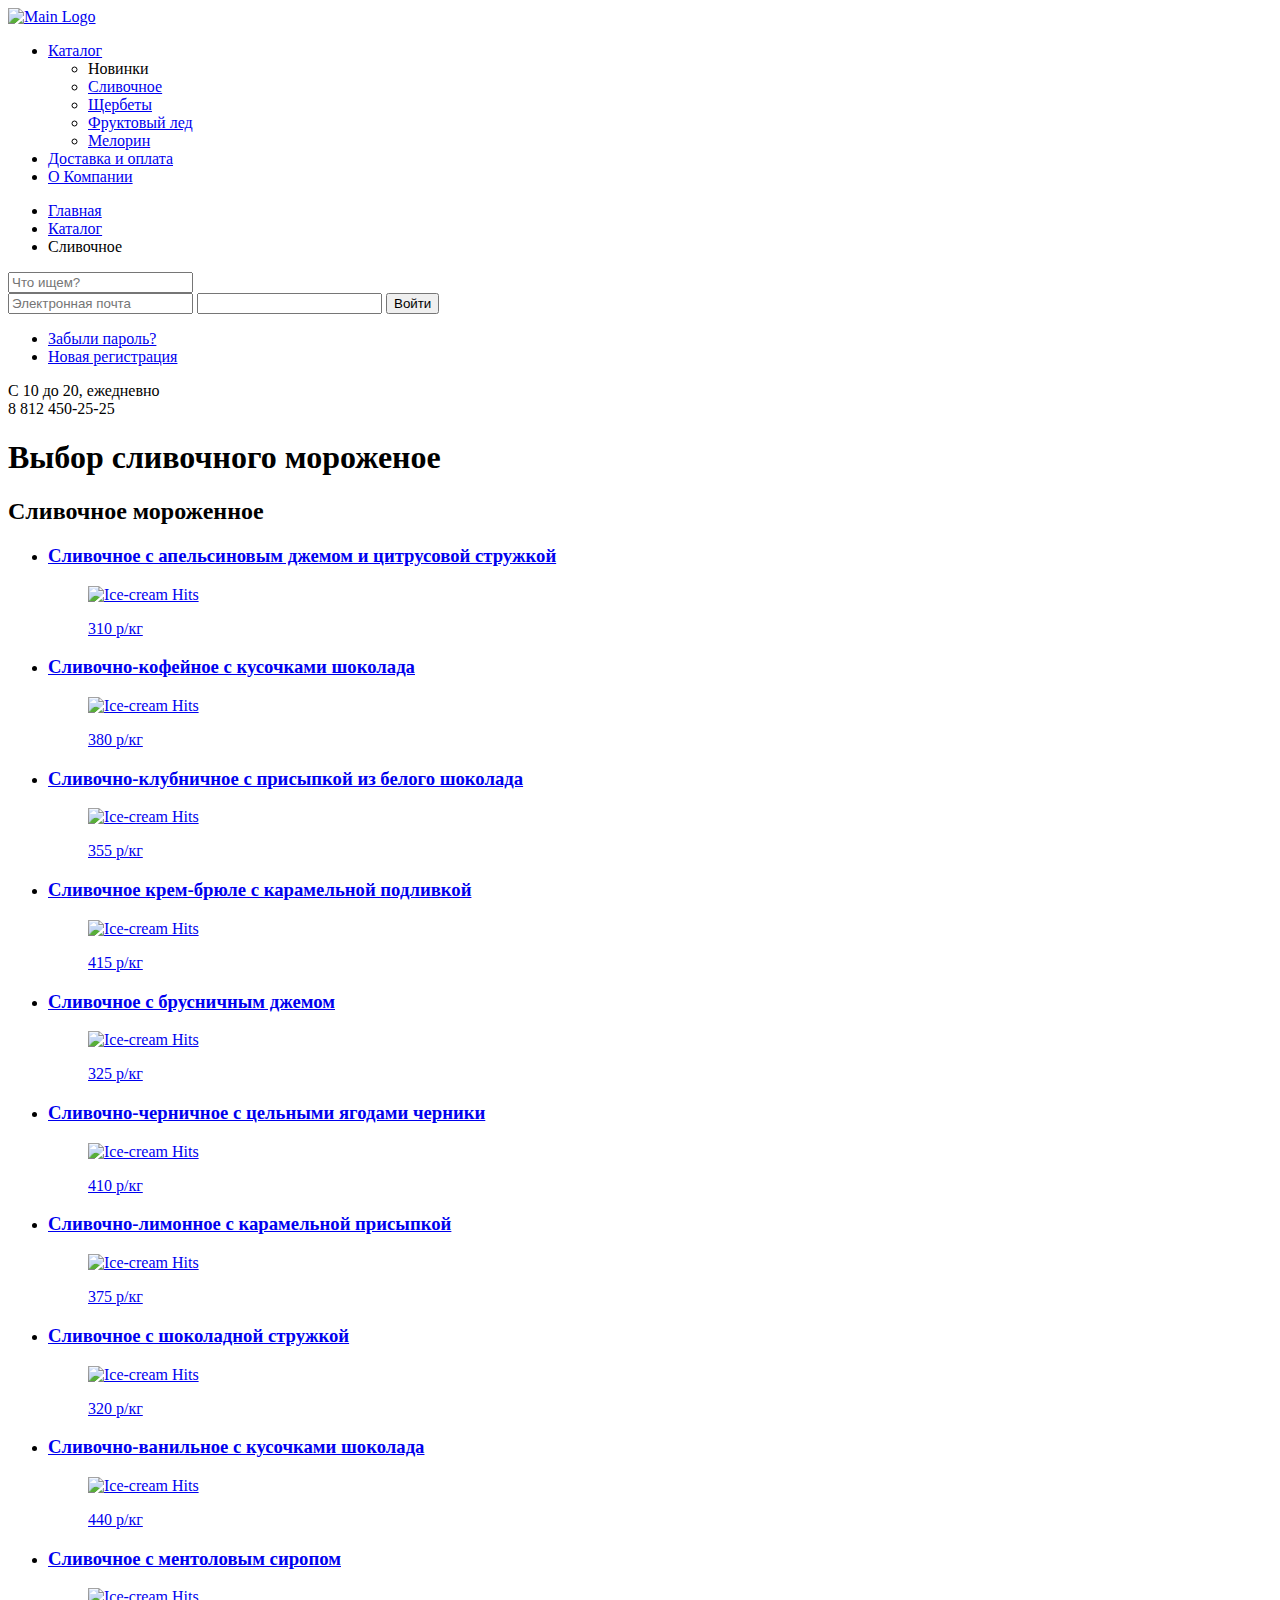
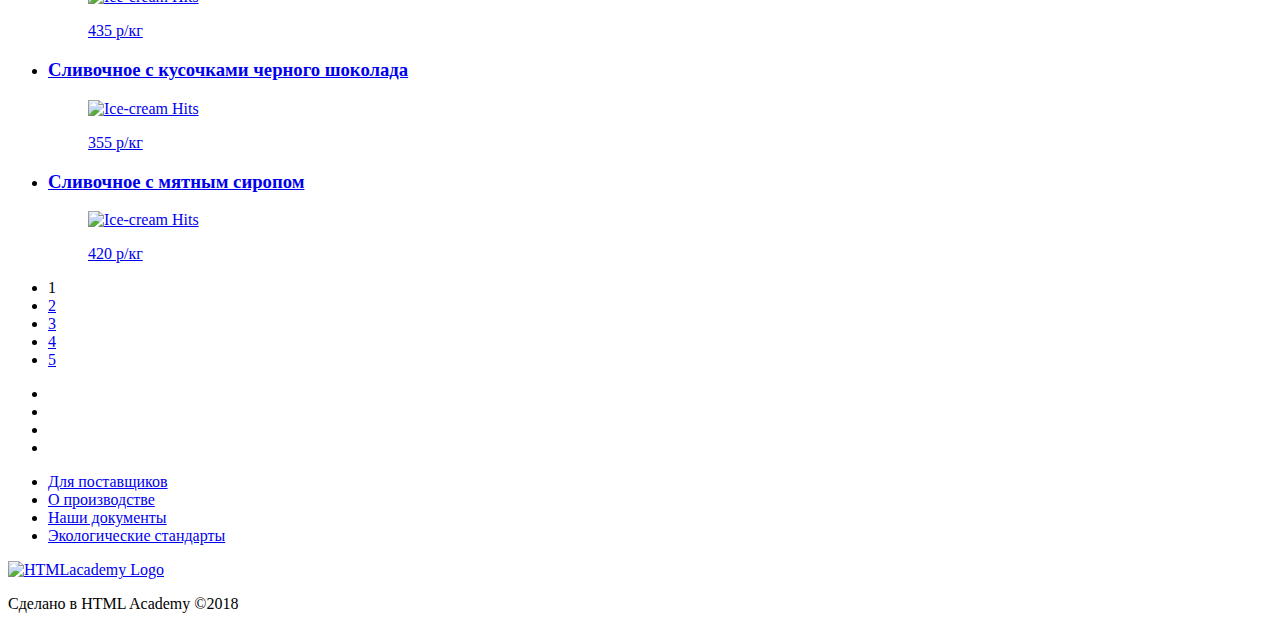
==== catalog.html @ 71225138 "+ cart modal" ====
<!DOCTYPE html>
<html lang="en">
<head>
  <meta charset="UTF-8">
  <title>Catalog</title>
  
</head>
<body>
  <div class="wrapper">
    <header class="mainHeader">      
      <nav class="main-navigation">
        <a href="index.html" class="main-navigation__logo">
          <img src="img/logo.svg" alt="Main Logo">
        </a>
        <ul class="main-navigation__list">
          <li class="site-navigation-current"><a href="catalog.html">Каталог</a>
            <ul class="main-navigation__menu">
              <li>Новинки</li>
              <li><a href="#">Сливочное</a></li>
              <li><a href="#">Щербеты</a></li>
              <li><a href="#">Фруктовый лед</a></li>
              <li><a href="#">Мелорин</a></li>
            </ul>
          </li>
          <li><a href="delivery-pay.html">Доставка и оплата</a></li>
          <li><a href="about.html">О Компании</a></li>
        </ul>
        <ul class="breadcrumbs">
          <li><a href="index.html">Главная</a></li>
          <li><a href="main-catalog.html">Каталог</a></li>
          <li class="breadcrumbs-current">Сливочное</li>
        </ul>
      </nav>
      <a class="main-navigation__button-search">
        <form style="main-navigation__search" action="search" >
          <input type="text" placeholder="Что ищем?">
<!--          доделать надо форму поиска без кнопки-->
        </form>
      </a>
      <a class="main-navigation__button-logIn">
        <form action="login" class="main-navigation__login-form">
          <input type="email" placeholder="Электронная почта">
          <input type="text">
          <button style="main-navigation__login-form--button  gllacy-button">Войти</button>
          <ul class="main-navigation__login-form--list">
            <li><a href="frg-pass.html">Забыли пароль?</a></li>
            <li><a href="reg.html">Новая регистрация</a></li>
          </ul>
        </form>
      </a>
      <a class="main-navigation__button-cart">
        <form class="main-navigation__cart" action="cart">
<!--          как-то надо оформить форму корзины-->
        </form>
      </a>
      <p class="main-navigation__contactUs">
        <span class="contactUs-time">С 10 до 20, ежедневно</span>
        <br>
        <span class="contactUs-tel">8 812 450-25-25</span>
      </p>
    </header>
    
    <main class="catalog-cream">
      <h1 class="visually-hidden">Выбор сливочного мороженое</h1>
      <section class="filters">
<!--        тут форму добавлю-->
      </section>
      
      <section class="catalog catalog-cream">
        <h2 class="visually-hidden">Сливочное мороженное</h2>
        <ul class="catalog__list">
          <li>
            <h3>
              <a href="catalog-item.html">Сливочное с апельсиновым джемом и цитрусовой стружкой</a>
            </h3>
            <a href="catalog-item">
              <figure>
                <p><img src="img/hits1.jpg" alt="Ice-cream Hits" width="600" height="600"></p>
                <figcaption>
                  <span class="catalog--price">310</span><span   class="catalog--rank"> р/кг</span>
                </figcaption>
              </figure>
            </a>
          </li>
          <li>
            <h3>
              <a href="catalog-item.html">Сливочно-кофейное с кусочками шоколада</a>
            </h3>
            <a href="catalog-item">
              <figure>
                <p><img src="img/hits2.jpg" alt="Ice-cream Hits" width="600" height="600"></p>
                <figcaption>
                  <span class="catalog--price">380</span><span   class="catalog--rank"> р/кг</span>
                </figcaption>
              </figure>
            </a>
          </li>
          <li>
            <h3>
              <a href="catalog-item.html">Сливочно-клубничное с присыпкой из белого шоколада</a>
            </h3>
            <a href="catalog-item">
              <figure>
                <p><img src="img/hits3.jpg" alt="Ice-cream Hits" width="600" height="600"></p>
                <figcaption>
                  <span class="catalog--price">355</span><span   class="catalog--rank"> р/кг</span>
                </figcaption>
              </figure>
            </a>
          </li>
          <li>
            <h3>
              <a href="catalog-item.html">Сливочное крем-брюле с карамельной подливкой</a>
            </h3>
            <a href="catalog-item">
              <figure>
                <p><img src="img/hits4.jpg" alt="Ice-cream Hits" width="600" height="600"></p>
                <figcaption>
                  <span class="catalog--price">415</span><span   class="catalog--rank"> р/кг</span>
                </figcaption>
              </figure>
            </a>
          </li>
          <li>
            <h3>
              <a href="catalog-item.html">Сливочное с брусничным джемом</a>
            </h3>
            <a href="catalog-item">
              <figure>
                <p><img src="img/cream5.jpg" alt="Ice-cream Hits" width="600" height="600"></p>
                <figcaption>
                  <span class="catalog--price">325</span><span   class="catalog--rank"> р/кг</span>
                </figcaption>
              </figure>
            </a>
          </li>
          <li>
            <h3>
              <a href="catalog-item.html">Сливочно-черничное с цельными ягодами черники</a>
            </h3>
            <a href="catalog-item">
              <figure>
                <p><img src="img/cream6.jpg" alt="Ice-cream Hits" width="600" height="600"></p>
                <figcaption>
                  <span class="catalog--price">410</span><span   class="catalog--rank"> р/кг</span>
                </figcaption>
              </figure>
            </a>
          </li>
          <li>
            <h3>
              <a href="catalog-item.html">Сливочно-лимонное с карамельной присыпкой</a>
            </h3>
            <a href="catalog-item">
              <figure>
                <p><img src="img/cream7.jpg" alt="Ice-cream Hits" width="600" height="600"></p>
                <figcaption>
                  <span class="catalog--price">375</span><span   class="catalog--rank"> р/кг</span>
                </figcaption>
              </figure>
            </a>
          </li>
          <li>
            <h3>
              <a href="catalog-item.html">Сливочное с шоколадной стружкой</a>
            </h3>
            <a href="catalog-item">
              <figure>
                <p><img src="img/cream8.jpg" alt="Ice-cream Hits" width="600" height="600"></p>
                <figcaption>
                  <span class="catalog--price">320</span><span   class="catalog--rank"> р/кг</span>
                </figcaption>
              </figure>
            </a>
          </li>
          <li>
            <h3>
              <a href="catalog-item.html">Сливочно-ванильное с кусочками шоколада</a>
            </h3>
            <a href="catalog-item">
              <figure>
                <p><img src="img/cream9.jpg" alt="Ice-cream Hits" width="600" height="600"></p>
                <figcaption>
                  <span class="catalog--price">440</span><span   class="catalog--rank"> р/кг</span>
                </figcaption>
              </figure>
            </a>
          </li>
          <li>
            <h3>
              <a href="catalog-item.html">Сливочноe с ментоловым сиропом</a>
            </h3>
            <a href="catalog-item">
              <figure>
                <p><img src="img/ceam10.jpg" alt="Ice-cream Hits" width="600" height="600"></p>
                <figcaption>
                  <span class="catalog--price">435</span><span   class="catalog--rank"> р/кг</span>
                </figcaption>
              </figure>
            </a>
          </li>
          <li>
            <h3>
              <a href="catalog-item.html">Сливочное с кусочками черного шоколада</a>
            </h3>
            <a href="catalog-item">
              <figure>
                <p><img src="img/cream11.jpg" alt="Ice-cream Hits" width="600" height="600"></p>
                <figcaption>
                  <span class="catalog--price">355</span><span   class="catalog--rank"> р/кг</span>
                </figcaption>
              </figure>
            </a>
          </li>
          <li>
            <h3>
              <a href="catalog-item.html">Сливочное с мятным сиропом</a>
            </h3>
            <a href="catalog-item">
              <figure>
                <p><img src="img/cream12.jpg" alt="Ice-cream Hits" width="600" height="600"></p>
                <figcaption>
                  <span class="catalog--price">420</span><span   class="catalog--rank"> р/кг</span>
                </figcaption>
              </figure>
            </a>
          </li>
        </ul>
        <ul class="pagination-list">
          <li class="pagination-item pagination-item-current"><a>1</a></li>
          <li class="pagination-item"><a href="#">2</a></li>
          <li class="pagination-item"><a href="#">3</a></li>
          <li class="pagination-item"><a href="#">4</a></li>
          <li class="pagination-item"><a href="#">5</a></li>
        </ul>
      </section>
    </main>
    
     <footer class="main-footer">
      <ul class="main-footer__social">
        <li><a href="#" class="main-footer__social--twitter"></a></li>
        <li><a href="#" class="main-footer__social--instagram"></a></li>
        <li><a href="#" class="main-footer__social--facebook"></a></li>
        <li><a href="#" class="main-footer__social--vkontakte"></a></li>
      </ul>
      <ul class="main-footer__link">
        <li><a href="#">Для поставщиков</a></li>
        <li><a href="#">О производстве </a></li>
        <li><a href="#">Наши документы</a></li>
        <li><a href="#">Экологические стандарты</a></li>
      </ul>
      <div class="main-footer__made-in">
        <a href="https://htmlacademy.ru">
          <img src="img/logo.svg" alt="HTMLacademy Logo">
        </a>
        <p>Сделано в <span>HTML Academy ©</span><time datetime="2018-09-10">2018</time></p>
      </div>
    </footer>
  </div>
</body>
</html>
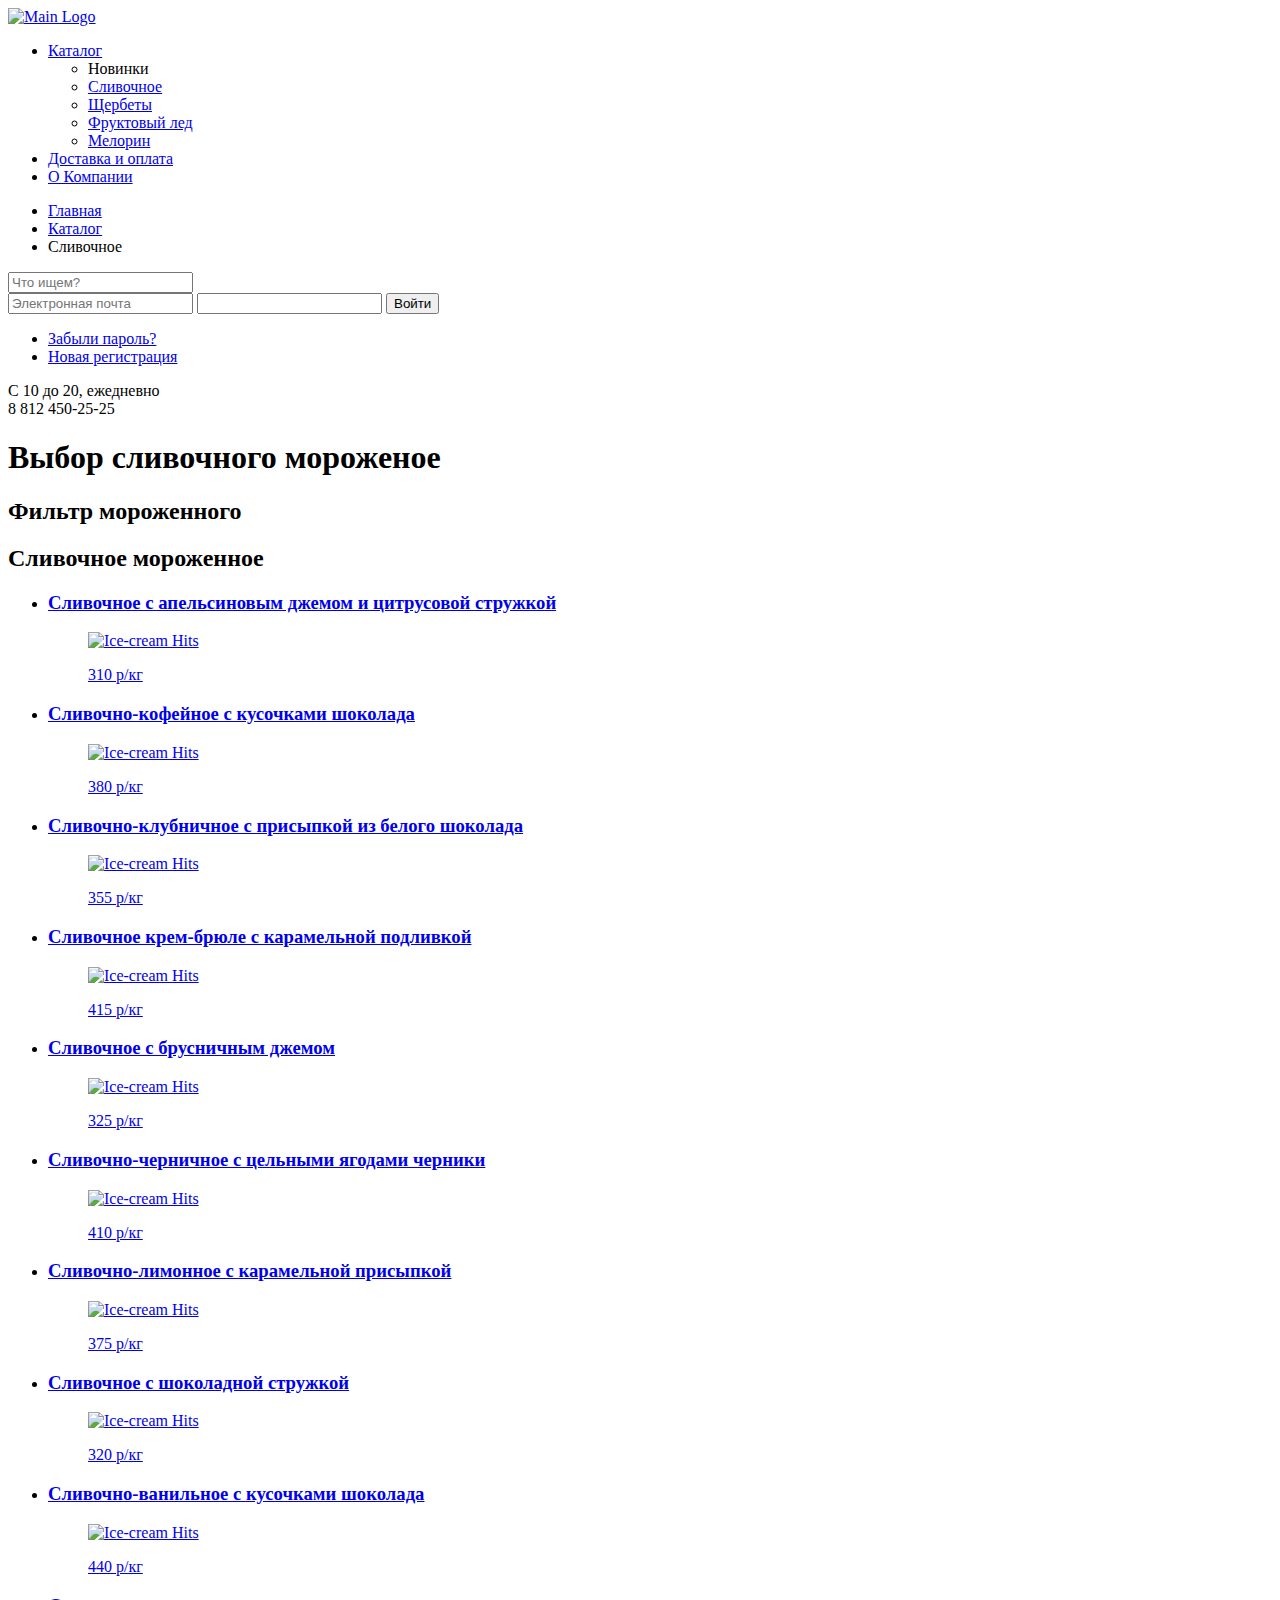
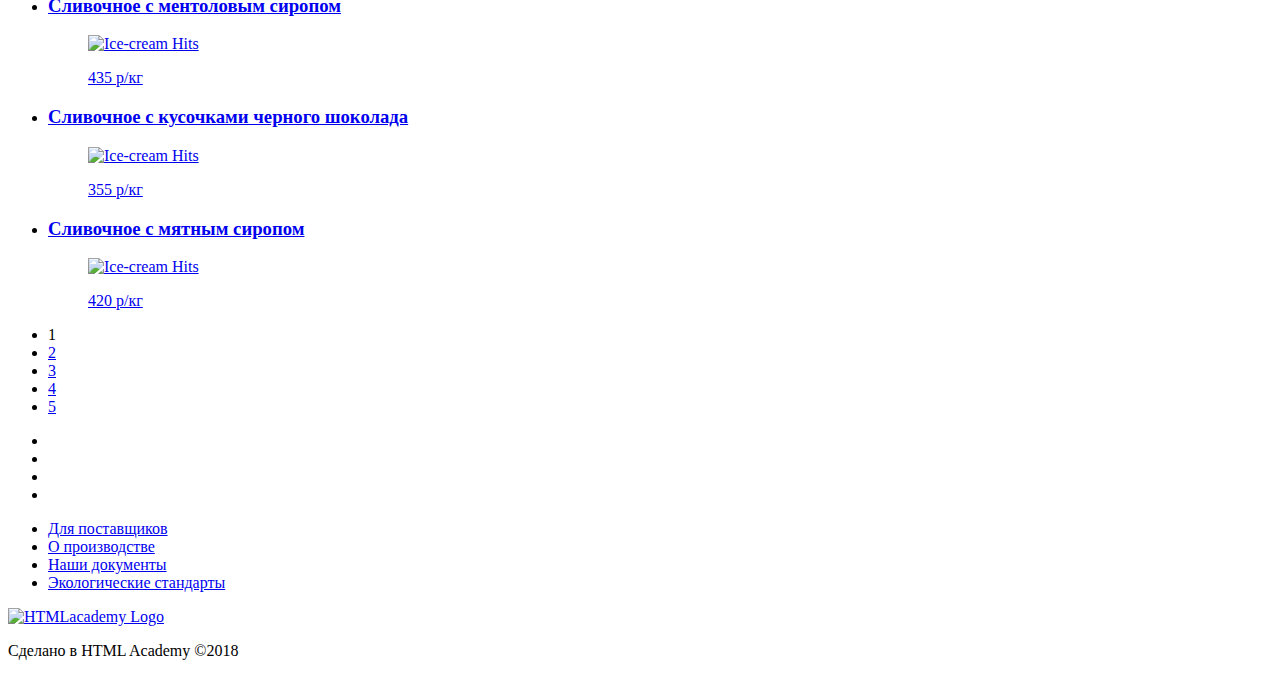
==== commit 24e32223: "validator compl" ====
--- a/catalog.html
+++ b/catalog.html
@@ -31,28 +31,25 @@
           <li class="breadcrumbs-current">Сливочное</li>
         </ul>
       </nav>
-      <a class="main-navigation__button-search">
-        <form style="main-navigation__search" action="search" >
+      <a class="main-navigation__button-search"></a>
+        <form class="main-navigation__search" action="search" >
           <input type="text" placeholder="Что ищем?">
 <!--          доделать надо форму поиска без кнопки-->
         </form>
-      </a>
-      <a class="main-navigation__button-logIn">
+      <a class="main-navigation__button-logIn"></a>
         <form action="login" class="main-navigation__login-form">
           <input type="email" placeholder="Электронная почта">
           <input type="text">
-          <button style="main-navigation__login-form--button  gllacy-button">Войти</button>
+          <button class="main-navigation__login-form--button  gllacy-button">Войти</button>
           <ul class="main-navigation__login-form--list">
             <li><a href="frg-pass.html">Забыли пароль?</a></li>
             <li><a href="reg.html">Новая регистрация</a></li>
           </ul>
         </form>
-      </a>
-      <a class="main-navigation__button-cart">
+      <a class="main-navigation__button-cart"></a>
         <form class="main-navigation__cart" action="cart">
 <!--          как-то надо оформить форму корзины-->
         </form>
-      </a>
       <p class="main-navigation__contactUs">
         <span class="contactUs-time">С 10 до 20, ежедневно</span>
         <br>
@@ -63,6 +60,7 @@
     <main class="catalog-cream">
       <h1 class="visually-hidden">Выбор сливочного мороженое</h1>
       <section class="filters">
+        <h2 class="visually-hidden">Фильтр мороженного</h2>
 <!--        тут форму добавлю-->
       </section>
       
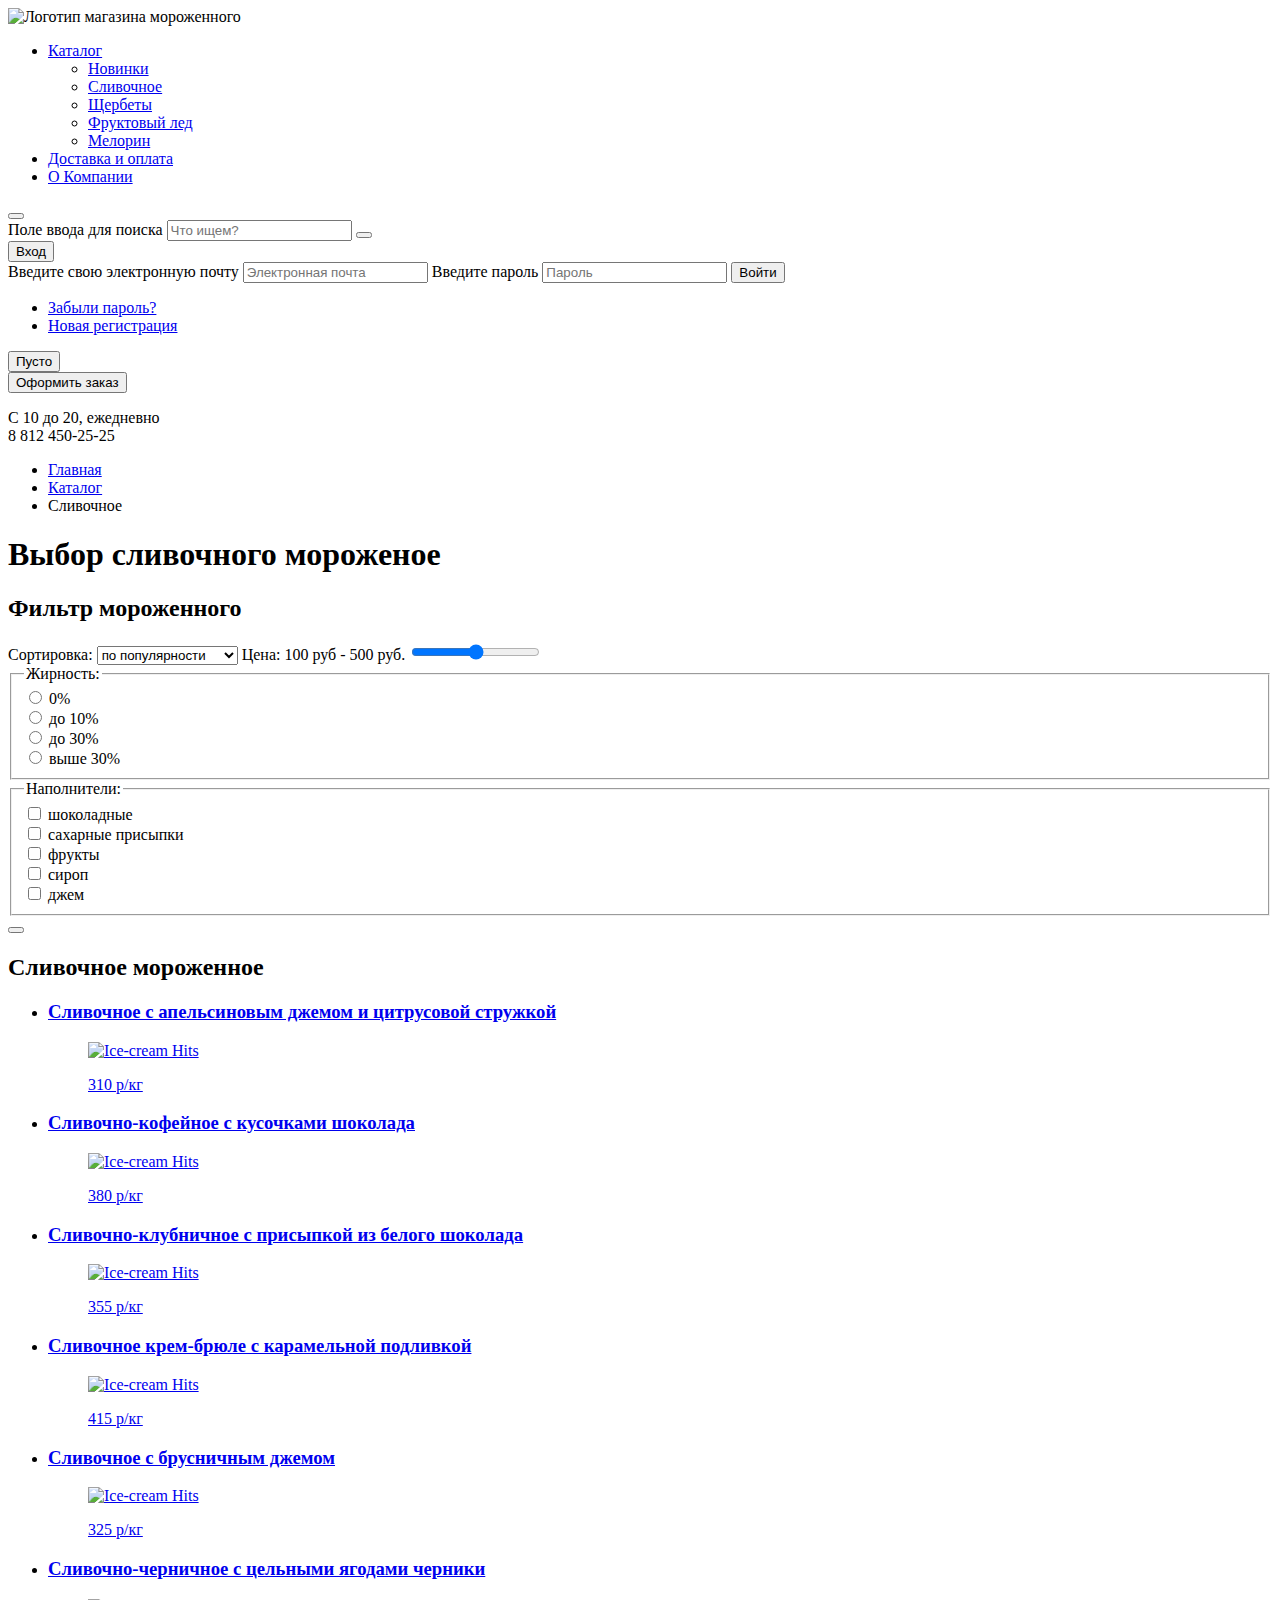
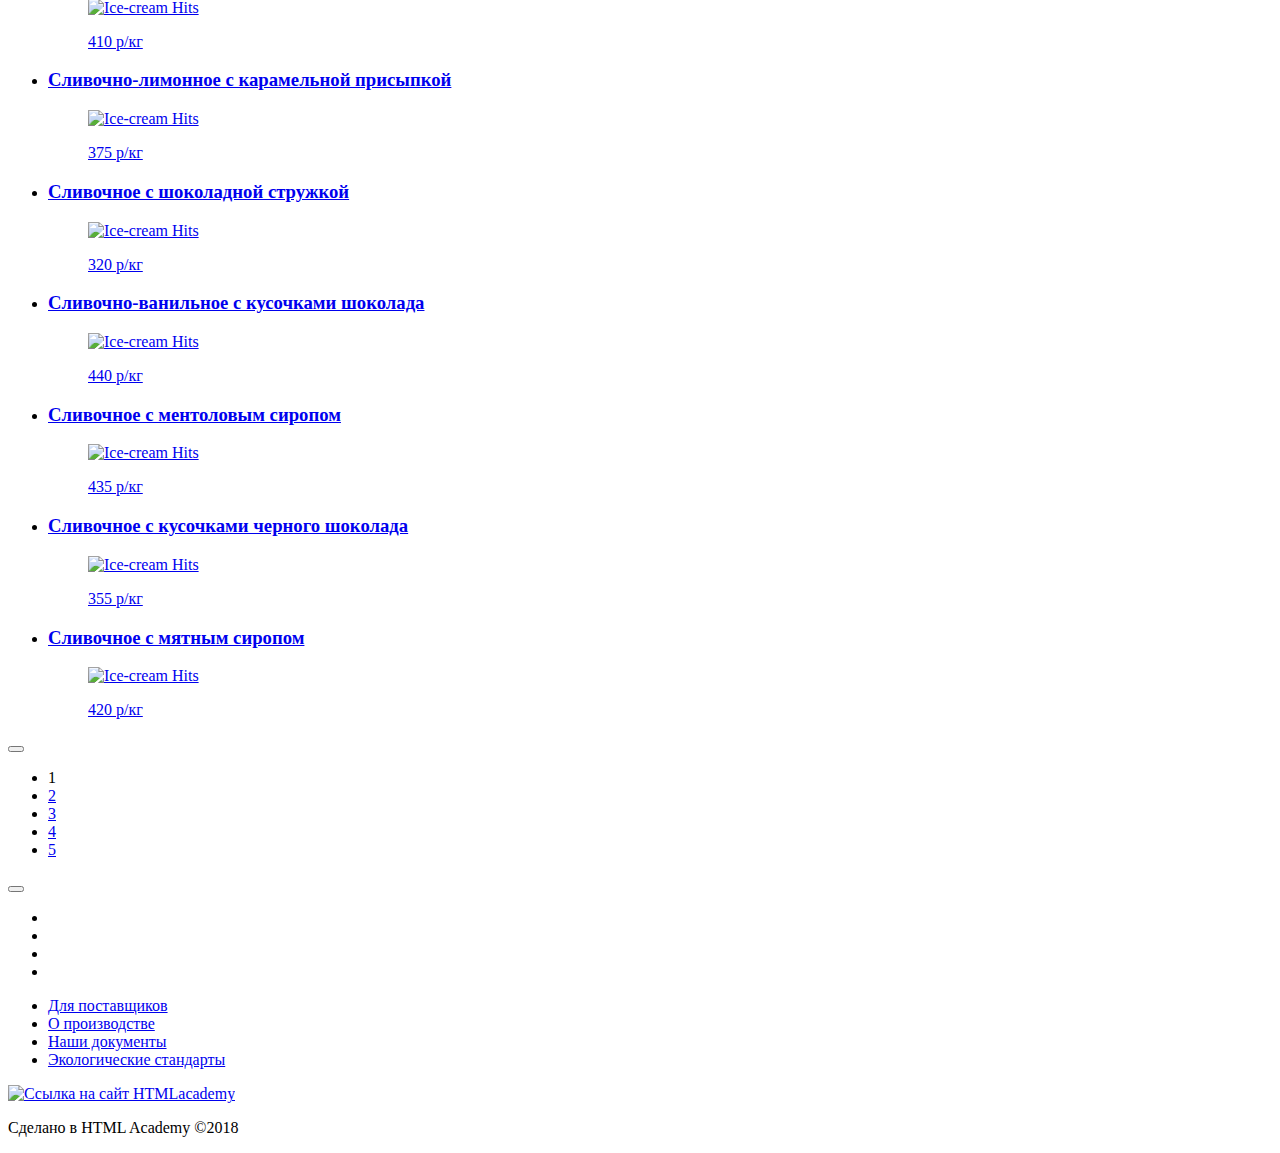
==== commit 9dcf21d5: "a11y" ====
--- a/catalog.html
+++ b/catalog.html
@@ -1,5 +1,5 @@
 <!DOCTYPE html>
-<html lang="en">
+<html lang="ru">
 <head>
   <meta charset="UTF-8">
   <title>Catalog</title>
@@ -7,71 +7,139 @@
 </head>
 <body>
   <div class="wrapper">
-    <header class="mainHeader">      
-      <nav class="main-navigation">
-        <a href="index.html" class="main-navigation__logo">
-          <img src="img/logo.svg" alt="Main Logo">
-        </a>
+    <header class="main-header">      
+      <div class="main-navigation__logo">
+          <img src="img/logo.svg" alt="Логотип магазина мороженного">
+       </div>
+       <nav class="main-navigation">
         <ul class="main-navigation__list">
-          <li class="site-navigation-current"><a href="catalog.html">Каталог</a>
-            <ul class="main-navigation__menu">
-              <li>Новинки</li>
-              <li><a href="#">Сливочное</a></li>
+          <li class="site-navigation-current" aria-label="Основная навигация">
+            <a href="#">Каталог</a>
+            <ul class="main-navigation__menu display-none">
+              <li><a href="#">Новинки</a></li>
+              <li><a href="catalog.html">Сливочное</a></li>
               <li><a href="#">Щербеты</a></li>
               <li><a href="#">Фруктовый лед</a></li>
               <li><a href="#">Мелорин</a></li>
             </ul>
           </li>
-          <li><a href="delivery-pay.html">Доставка и оплата</a></li>
-          <li><a href="about.html">О Компании</a></li>
+          <li><a href="#">Доставка и оплата</a></li>
+          <li><a href="#">О Компании</a></li>
         </ul>
-        <ul class="breadcrumbs">
+      </nav>
+      <div class="main-navigation-search">
+        <button type="button" class="main-navigation__button-search" aria-label="Форма поиска"></button>
+        <form action="search" method="get">
+          <label for="search-area" class="visually-hidden">Поле ввода для поиска</label>
+          <input type="text" id="search-area" placeholder="Что ищем?">
+          <button type="submit" class="visually-hidden" aria-label="Найти"></button>
+        </form>
+      </div>
+      <div class="main-navigation-login">
+        <button type="button" class="main-navigation__button-logIn" aria-label="Форма входа на сайт">Вход</button>
+        <div class="main-navigation__login-form">
+           <form action="login" method="post">
+            <label for="email-area" class="visually-hidden">Введите свою электронную почту</label>
+            <input type="email" id="email-area" placeholder="Электронная почта">
+            <label for="password-area" class="visually-hidden">Введите пароль</label>
+            <input type="password" id="password-area" placeholder="Пароль">
+            <button type="submit" class="button main-navigation__login-button">Войти</button>
+          </form>
+        <ul class="main-navigation__login-form--list">
+            <li><a href="frg-pass.html">Забыли пароль?</a></li>
+            <li><a href="reg.html">Новая регистрация</a></li>
+        </ul>
+        </div>
+      </div>
+      <div class="main-navigation-cart">
+        <button type="button" class="main-navigation__button-cart" aria-label="Корзина">Пусто</button>
+        <form action="cart" method="post">
+<!--            тут нужно добавлять как-то товары-->
+<!--         высчитывать стоимость общую-->
+          <button type="submit" class="button cart-button">Оформить заказ</button>
+        </form>
+      </div>
+      <div class="main-navigation__contactus">
+        <p>
+        <span class="contactUs-time">С 10 до 20, ежедневно</span>
+        <br>
+        <span class="contactUs-tel">8 812 450-25-25</span>
+        </p>
+      </div>
+      <ul class="breadcrumbs">
           <li><a href="index.html">Главная</a></li>
           <li><a href="main-catalog.html">Каталог</a></li>
           <li class="breadcrumbs-current">Сливочное</li>
         </ul>
-      </nav>
-      <a class="main-navigation__button-search"></a>
-        <form class="main-navigation__search" action="search" >
-          <input type="text" placeholder="Что ищем?">
-<!--          доделать надо форму поиска без кнопки-->
-        </form>
-      <a class="main-navigation__button-logIn"></a>
-        <form action="login" class="main-navigation__login-form">
-          <input type="email" placeholder="Электронная почта">
-          <input type="text">
-          <button class="main-navigation__login-form--button  gllacy-button">Войти</button>
-          <ul class="main-navigation__login-form--list">
-            <li><a href="frg-pass.html">Забыли пароль?</a></li>
-            <li><a href="reg.html">Новая регистрация</a></li>
-          </ul>
-        </form>
-      <a class="main-navigation__button-cart"></a>
-        <form class="main-navigation__cart" action="cart">
-<!--          как-то надо оформить форму корзины-->
-        </form>
-      <p class="main-navigation__contactUs">
-        <span class="contactUs-time">С 10 до 20, ежедневно</span>
-        <br>
-        <span class="contactUs-tel">8 812 450-25-25</span>
-      </p>
     </header>
     
     <main class="catalog-cream">
       <h1 class="visually-hidden">Выбор сливочного мороженое</h1>
       <section class="filters">
         <h2 class="visually-hidden">Фильтр мороженного</h2>
-<!--        тут форму добавлю-->
+        <form action="filters" method="post">
+          <label for="sort-list">Сортировка:</label>
+          <select name="sort" id="sort-list" size="1">
+            <option value="popular">по популярности</option>
+            <option value="cheap">сначала недорогие</option>
+            <option value="rich">сначала дорогие</option>
+            <option value="fat">по жирности</option>
+          </select>
+          <label for="price">Цена: <span id="min-price">100</span> руб - <span id="max-price">500</span> руб.</label>
+<!--          надо менять ранж, скорее всего на плагин джейквери-->
+          <input type="range" id="price" min="0" max="500" step="50">
+          <fieldset>
+            <legend>Жирность:</legend>
+            <div>
+              <input type="radio" id="0" name="fat" value="0">
+              <label for="0">0%</label>
+            </div>
+            <div>
+              <input type="radio" id="10" name="fat" value="10">
+              <label for="10">до 10%</label>
+            </div>
+            <div>
+              <input type="radio" id="30" name="fat" value="30">
+              <label for="30">до 30%</label>
+            </div>
+            <div>
+              <input type="radio" id="more" name="fat" value="more">
+              <label for="more">выше 30%</label>
+            </div>
+          </fieldset>
+          <fieldset>
+           <legend>Наполнители:</legend>
+             <div>
+               <input type="checkbox" class="visualy-hidden" id="choco" name="mixes" value="choco">
+               <label for="choco">шоколадные</label>           
+             </div>
+             <div>
+               <input type="checkbox" class="visualy-hidden" id="sugar" name="mixes" value="sugar">
+               <label for="sugar">сахарные присыпки</label>           
+             </div>
+             <div>
+               <input type="checkbox" class="visualy-hidden" id="fruit" name="mixes" value="fruit">
+               <label for="fruit">фрукты</label>           
+             </div>
+             <div>
+               <input type="checkbox" class="visualy-hidden" id="syrup" name="mixes" value="syrup">
+               <label for="syrup">сироп</label>           
+             </div>
+             <div>
+               <input type="checkbox" class="visualy-hidden" id="gem" name="mixes" value="gem">
+               <label for="gem">джем</label>           
+             </div>
+          </fieldset>
+          <button type="submit" class="filters-button button"></button>
+        </form>
       </section>
       
       <section class="catalog catalog-cream">
         <h2 class="visually-hidden">Сливочное мороженное</h2>
         <ul class="catalog__list">
           <li>
-            <h3>
-              <a href="catalog-item.html">Сливочное с апельсиновым джемом и цитрусовой стружкой</a>
-            </h3>
-            <a href="catalog-item">
+            <a href="catalog-item.html">
+              <h3>Сливочное с апельсиновым джемом и цитрусовой стружкой</h3>
               <figure>
                 <p><img src="img/hits1.jpg" alt="Ice-cream Hits" width="600" height="600"></p>
                 <figcaption>
@@ -81,10 +149,8 @@
             </a>
           </li>
           <li>
-            <h3>
-              <a href="catalog-item.html">Сливочно-кофейное с кусочками шоколада</a>
-            </h3>
-            <a href="catalog-item">
+            <a href="catalog-item.html">
+              <h3>Сливочно-кофейное с кусочками шоколада</h3>
               <figure>
                 <p><img src="img/hits2.jpg" alt="Ice-cream Hits" width="600" height="600"></p>
                 <figcaption>
@@ -94,10 +160,8 @@
             </a>
           </li>
           <li>
-            <h3>
-              <a href="catalog-item.html">Сливочно-клубничное с присыпкой из белого шоколада</a>
-            </h3>
-            <a href="catalog-item">
+            <a href="catalog-item.html">
+              <h3>Сливочно-клубничное с присыпкой из белого шоколада</h3>
               <figure>
                 <p><img src="img/hits3.jpg" alt="Ice-cream Hits" width="600" height="600"></p>
                 <figcaption>
@@ -107,10 +171,8 @@
             </a>
           </li>
           <li>
-            <h3>
-              <a href="catalog-item.html">Сливочное крем-брюле с карамельной подливкой</a>
-            </h3>
-            <a href="catalog-item">
+            <a href="catalog-item.html">
+              <h3>Сливочное крем-брюле с карамельной подливкой</h3>
               <figure>
                 <p><img src="img/hits4.jpg" alt="Ice-cream Hits" width="600" height="600"></p>
                 <figcaption>
@@ -120,10 +182,8 @@
             </a>
           </li>
           <li>
-            <h3>
-              <a href="catalog-item.html">Сливочное с брусничным джемом</a>
-            </h3>
-            <a href="catalog-item">
+            <a href="catalog-item.html">
+              <h3>Сливочное с брусничным джемом</h3>
               <figure>
                 <p><img src="img/cream5.jpg" alt="Ice-cream Hits" width="600" height="600"></p>
                 <figcaption>
@@ -133,10 +193,8 @@
             </a>
           </li>
           <li>
-            <h3>
-              <a href="catalog-item.html">Сливочно-черничное с цельными ягодами черники</a>
-            </h3>
-            <a href="catalog-item">
+            <a href="catalog-item.html">
+              <h3>Сливочно-черничное с цельными ягодами черники</h3>
               <figure>
                 <p><img src="img/cream6.jpg" alt="Ice-cream Hits" width="600" height="600"></p>
                 <figcaption>
@@ -146,10 +204,8 @@
             </a>
           </li>
           <li>
-            <h3>
-              <a href="catalog-item.html">Сливочно-лимонное с карамельной присыпкой</a>
-            </h3>
-            <a href="catalog-item">
+            <a href="catalog-item.html">
+              <h3>Сливочно-лимонное с карамельной присыпкой</h3>
               <figure>
                 <p><img src="img/cream7.jpg" alt="Ice-cream Hits" width="600" height="600"></p>
                 <figcaption>
@@ -159,10 +215,8 @@
             </a>
           </li>
           <li>
-            <h3>
-              <a href="catalog-item.html">Сливочное с шоколадной стружкой</a>
-            </h3>
-            <a href="catalog-item">
+            <a href="catalog-item.html">
+              <h3>Сливочное с шоколадной стружкой</h3>
               <figure>
                 <p><img src="img/cream8.jpg" alt="Ice-cream Hits" width="600" height="600"></p>
                 <figcaption>
@@ -172,10 +226,8 @@
             </a>
           </li>
           <li>
-            <h3>
-              <a href="catalog-item.html">Сливочно-ванильное с кусочками шоколада</a>
-            </h3>
-            <a href="catalog-item">
+            <a href="catalog-item.html">
+              <h3>Сливочно-ванильное с кусочками шоколада</h3>
               <figure>
                 <p><img src="img/cream9.jpg" alt="Ice-cream Hits" width="600" height="600"></p>
                 <figcaption>
@@ -185,10 +237,8 @@
             </a>
           </li>
           <li>
-            <h3>
-              <a href="catalog-item.html">Сливочноe с ментоловым сиропом</a>
-            </h3>
-            <a href="catalog-item">
+            <a href="catalog-item.html">
+              <h3>Сливочноe с ментоловым сиропом</h3>
               <figure>
                 <p><img src="img/ceam10.jpg" alt="Ice-cream Hits" width="600" height="600"></p>
                 <figcaption>
@@ -198,10 +248,8 @@
             </a>
           </li>
           <li>
-            <h3>
-              <a href="catalog-item.html">Сливочное с кусочками черного шоколада</a>
-            </h3>
-            <a href="catalog-item">
+            <a href="catalog-item.html">
+              <h3>Сливочное с кусочками черного шоколада</h3>
               <figure>
                 <p><img src="img/cream11.jpg" alt="Ice-cream Hits" width="600" height="600"></p>
                 <figcaption>
@@ -211,10 +259,8 @@
             </a>
           </li>
           <li>
-            <h3>
-              <a href="catalog-item.html">Сливочное с мятным сиропом</a>
-            </h3>
-            <a href="catalog-item">
+            <a href="catalog-item.html">
+              <h3>Сливочное с мятным сиропом</h3>
               <figure>
                 <p><img src="img/cream12.jpg" alt="Ice-cream Hits" width="600" height="600"></p>
                 <figcaption>
@@ -224,24 +270,28 @@
             </a>
           </li>
         </ul>
-        <ul class="pagination-list">
-          <li class="pagination-item pagination-item-current"><a>1</a></li>
-          <li class="pagination-item"><a href="#">2</a></li>
-          <li class="pagination-item"><a href="#">3</a></li>
-          <li class="pagination-item"><a href="#">4</a></li>
-          <li class="pagination-item"><a href="#">5</a></li>
-        </ul>
+        <div class="pagination">
+          <button type="button" class="pagination-previous" aria-label="Предыдущая страница"></button>
+          <ul class="pagination-list" aria-label="Страницы каталога">
+            <li class="pagination-item pagination-item-current"><a>1</a></li>
+            <li class="pagination-item"><a href="#">2</a></li>
+            <li class="pagination-item"><a href="#">3</a></li>
+            <li class="pagination-item"><a href="#">4</a></li>
+            <li class="pagination-item"><a href="#">5</a></li>
+          </ul>
+          <button type="button" class="pagination-next" aria-label="Следующая страница"></button>
+        </div>
       </section>
     </main>
     
      <footer class="main-footer">
-      <ul class="main-footer__social">
-        <li><a href="#" class="main-footer__social--twitter"></a></li>
-        <li><a href="#" class="main-footer__social--instagram"></a></li>
-        <li><a href="#" class="main-footer__social--facebook"></a></li>
-        <li><a href="#" class="main-footer__social--vkontakte"></a></li>
+      <ul class="main-footer__social" aria-label="Мы в соцсетях">
+        <li><a href="#" class="main-footer__social--twitter" aria-label="Twitter"></a></li>
+        <li><a href="#" class="main-footer__social--instagram" aria-label="instagram"></a></li>
+        <li><a href="#" class="main-footer__social--facebook" aria-label="facebook"></a></li>
+        <li><a href="#" class="main-footer__social--vkontakte" aria-label="vkontakte"></a></li>
       </ul>
-      <ul class="main-footer__link">
+      <ul class="main-footer__link" aria-label="Дополнительная информация">
         <li><a href="#">Для поставщиков</a></li>
         <li><a href="#">О производстве </a></li>
         <li><a href="#">Наши документы</a></li>
@@ -249,7 +299,7 @@
       </ul>
       <div class="main-footer__made-in">
         <a href="https://htmlacademy.ru">
-          <img src="img/logo.svg" alt="HTMLacademy Logo">
+          <img src="img/logo.svg" alt="Ссылка на сайт HTMLacademy">
         </a>
         <p>Сделано в <span>HTML Academy ©</span><time datetime="2018-09-10">2018</time></p>
       </div>
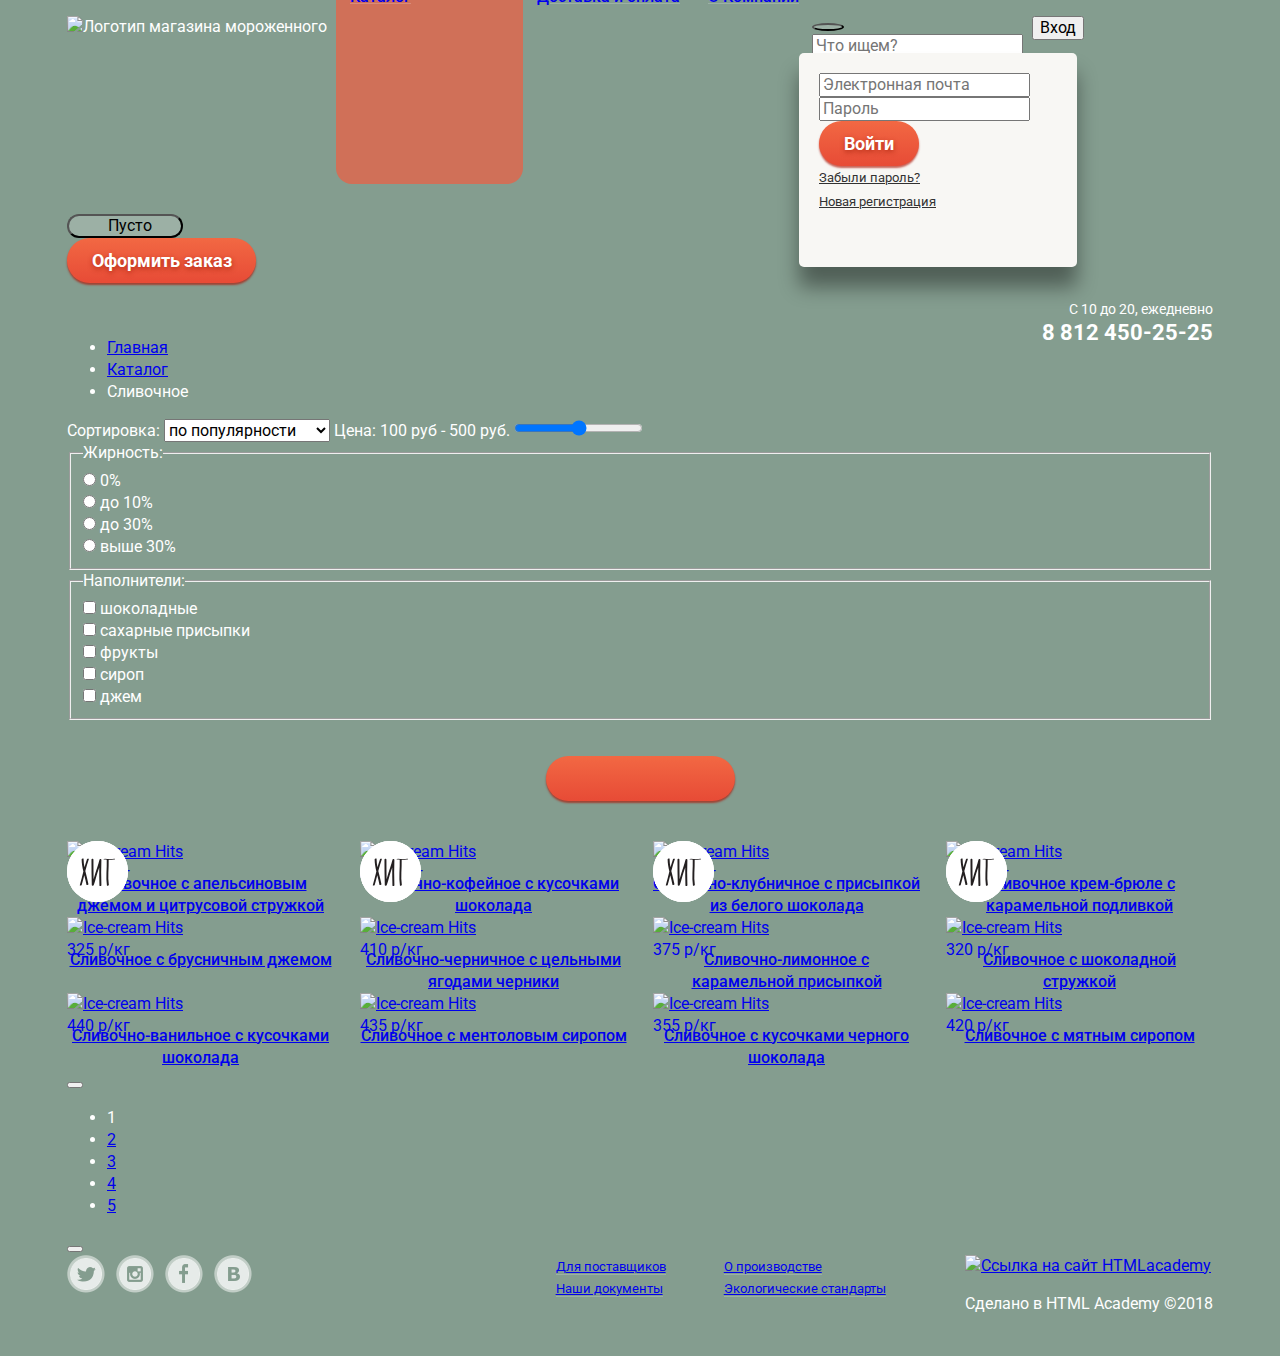
==== commit d73fbcc4: "final index.html + style.css" ====
--- a/catalog.html
+++ b/catalog.html
@@ -3,21 +3,25 @@
 <head>
   <meta charset="UTF-8">
   <title>Catalog</title>
+  <link href="https://fonts.googleapis.com/css?family=Roboto:400,500,700" rel="stylesheet">
+  <link href="css/normalize.css" rel="stylesheet">
+  <link rel="stylesheet" href="css/style.css">
+
   
 </head>
 <body>
   <div class="wrapper">
     <header class="main-header">      
-      <div class="main-navigation__logo">
+      <div class="main-navigation-logo">
           <img src="img/logo.svg" alt="Логотип магазина мороженного">
        </div>
        <nav class="main-navigation">
-        <ul class="main-navigation__list">
+        <ul class="main-navigation-list">
           <li class="site-navigation-current" aria-label="Основная навигация">
             <a href="#">Каталог</a>
-            <ul class="main-navigation__menu display-none">
+            <ul class="main-navigation-menu display-none">
               <li><a href="#">Новинки</a></li>
-              <li><a href="catalog.html">Сливочное</a></li>
+              <li class="current-link-sub-menu"><a>Сливочное</a></li>
               <li><a href="#">Щербеты</a></li>
               <li><a href="#">Фруктовый лед</a></li>
               <li><a href="#">Мелорин</a></li>
@@ -28,7 +32,7 @@
         </ul>
       </nav>
       <div class="main-navigation-search">
-        <button type="button" class="main-navigation__button-search" aria-label="Форма поиска"></button>
+        <button type="button" class="main-navigation-button-search" aria-label="Форма поиска"></button>
         <form action="search" method="get">
           <label for="search-area" class="visually-hidden">Поле ввода для поиска</label>
           <input type="text" id="search-area" placeholder="Что ищем?">
@@ -36,30 +40,30 @@
         </form>
       </div>
       <div class="main-navigation-login">
-        <button type="button" class="main-navigation__button-logIn" aria-label="Форма входа на сайт">Вход</button>
-        <div class="main-navigation__login-form">
+        <button type="button" class="main-navigation-button-logIn" aria-label="Форма входа на сайт">Вход</button>
+        <div class="main-navigation-login-form">
            <form action="login" method="post">
             <label for="email-area" class="visually-hidden">Введите свою электронную почту</label>
             <input type="email" id="email-area" placeholder="Электронная почта">
             <label for="password-area" class="visually-hidden">Введите пароль</label>
             <input type="password" id="password-area" placeholder="Пароль">
-            <button type="submit" class="button main-navigation__login-button">Войти</button>
+            <button type="submit" class="button main-navigation-login-button">Войти</button>
           </form>
-        <ul class="main-navigation__login-form--list">
+        <ul class="main-navigation-login-form-list">
             <li><a href="frg-pass.html">Забыли пароль?</a></li>
             <li><a href="reg.html">Новая регистрация</a></li>
         </ul>
         </div>
       </div>
       <div class="main-navigation-cart">
-        <button type="button" class="main-navigation__button-cart" aria-label="Корзина">Пусто</button>
+        <button type="button" class="main-navigation-button-cart" aria-label="Корзина">Пусто</button>
         <form action="cart" method="post">
-<!--            тут нужно добавлять как-то товары-->
-<!--         высчитывать стоимость общую-->
+<!-            тут нужно добавлять как-то товары->
+<!-         высчитывать стоимость общую->
           <button type="submit" class="button cart-button">Оформить заказ</button>
         </form>
       </div>
-      <div class="main-navigation__contactus">
+      <div class="main-navigation-contactus">
         <p>
         <span class="contactUs-time">С 10 до 20, ежедневно</span>
         <br>
@@ -86,7 +90,7 @@
             <option value="fat">по жирности</option>
           </select>
           <label for="price">Цена: <span id="min-price">100</span> руб - <span id="max-price">500</span> руб.</label>
-<!--          надо менять ранж, скорее всего на плагин джейквери-->
+<!-          надо менять ранж, скорее всего на плагин джейквери->
           <input type="range" id="price" min="0" max="500" step="50">
           <fieldset>
             <legend>Жирность:</legend>
@@ -136,14 +140,14 @@
       
       <section class="catalog catalog-cream">
         <h2 class="visually-hidden">Сливочное мороженное</h2>
-        <ul class="catalog__list">
+        <ul class="catalog-list">
           <li>
             <a href="catalog-item.html">
               <h3>Сливочное с апельсиновым джемом и цитрусовой стружкой</h3>
               <figure>
                 <p><img src="img/hits1.jpg" alt="Ice-cream Hits" width="600" height="600"></p>
                 <figcaption>
-                  <span class="catalog--price">310</span><span   class="catalog--rank"> р/кг</span>
+                  <span class="catalog-price">310</span><span   class="catalog-rank"> р/кг</span>
                 </figcaption>
               </figure>
             </a>
@@ -154,7 +158,7 @@
               <figure>
                 <p><img src="img/hits2.jpg" alt="Ice-cream Hits" width="600" height="600"></p>
                 <figcaption>
-                  <span class="catalog--price">380</span><span   class="catalog--rank"> р/кг</span>
+                  <span class="catalog-price">380</span><span   class="catalog-rank"> р/кг</span>
                 </figcaption>
               </figure>
             </a>
@@ -165,7 +169,7 @@
               <figure>
                 <p><img src="img/hits3.jpg" alt="Ice-cream Hits" width="600" height="600"></p>
                 <figcaption>
-                  <span class="catalog--price">355</span><span   class="catalog--rank"> р/кг</span>
+                  <span class="catalog-price">355</span><span   class="catalog-rank"> р/кг</span>
                 </figcaption>
               </figure>
             </a>
@@ -176,7 +180,7 @@
               <figure>
                 <p><img src="img/hits4.jpg" alt="Ice-cream Hits" width="600" height="600"></p>
                 <figcaption>
-                  <span class="catalog--price">415</span><span   class="catalog--rank"> р/кг</span>
+                  <span class="catalog-price">415</span><span   class="catalog-rank"> р/кг</span>
                 </figcaption>
               </figure>
             </a>
@@ -187,7 +191,7 @@
               <figure>
                 <p><img src="img/cream5.jpg" alt="Ice-cream Hits" width="600" height="600"></p>
                 <figcaption>
-                  <span class="catalog--price">325</span><span   class="catalog--rank"> р/кг</span>
+                  <span class="catalog-price">325</span><span   class="catalog-rank"> р/кг</span>
                 </figcaption>
               </figure>
             </a>
@@ -198,7 +202,7 @@
               <figure>
                 <p><img src="img/cream6.jpg" alt="Ice-cream Hits" width="600" height="600"></p>
                 <figcaption>
-                  <span class="catalog--price">410</span><span   class="catalog--rank"> р/кг</span>
+                  <span class="catalog-price">410</span><span   class="catalog-rank"> р/кг</span>
                 </figcaption>
               </figure>
             </a>
@@ -209,7 +213,7 @@
               <figure>
                 <p><img src="img/cream7.jpg" alt="Ice-cream Hits" width="600" height="600"></p>
                 <figcaption>
-                  <span class="catalog--price">375</span><span   class="catalog--rank"> р/кг</span>
+                  <span class="catalog-price">375</span><span   class="catalog-rank"> р/кг</span>
                 </figcaption>
               </figure>
             </a>
@@ -220,7 +224,7 @@
               <figure>
                 <p><img src="img/cream8.jpg" alt="Ice-cream Hits" width="600" height="600"></p>
                 <figcaption>
-                  <span class="catalog--price">320</span><span   class="catalog--rank"> р/кг</span>
+                  <span class="catalog-price">320</span><span   class="catalog-rank"> р/кг</span>
                 </figcaption>
               </figure>
             </a>
@@ -231,7 +235,7 @@
               <figure>
                 <p><img src="img/cream9.jpg" alt="Ice-cream Hits" width="600" height="600"></p>
                 <figcaption>
-                  <span class="catalog--price">440</span><span   class="catalog--rank"> р/кг</span>
+                  <span class="catalog-price">440</span><span   class="catalog-rank"> р/кг</span>
                 </figcaption>
               </figure>
             </a>
@@ -242,7 +246,7 @@
               <figure>
                 <p><img src="img/ceam10.jpg" alt="Ice-cream Hits" width="600" height="600"></p>
                 <figcaption>
-                  <span class="catalog--price">435</span><span   class="catalog--rank"> р/кг</span>
+                  <span class="catalog-price">435</span><span   class="catalog-rank"> р/кг</span>
                 </figcaption>
               </figure>
             </a>
@@ -253,7 +257,7 @@
               <figure>
                 <p><img src="img/cream11.jpg" alt="Ice-cream Hits" width="600" height="600"></p>
                 <figcaption>
-                  <span class="catalog--price">355</span><span   class="catalog--rank"> р/кг</span>
+                  <span class="catalog-price">355</span><span   class="catalog-rank"> р/кг</span>
                 </figcaption>
               </figure>
             </a>
@@ -264,7 +268,7 @@
               <figure>
                 <p><img src="img/cream12.jpg" alt="Ice-cream Hits" width="600" height="600"></p>
                 <figcaption>
-                  <span class="catalog--price">420</span><span   class="catalog--rank"> р/кг</span>
+                  <span class="catalog-price">420</span><span   class="catalog-rank"> р/кг</span>
                 </figcaption>
               </figure>
             </a>
@@ -285,19 +289,19 @@
     </main>
     
      <footer class="main-footer">
-      <ul class="main-footer__social" aria-label="Мы в соцсетях">
-        <li><a href="#" class="main-footer__social--twitter" aria-label="Twitter"></a></li>
-        <li><a href="#" class="main-footer__social--instagram" aria-label="instagram"></a></li>
-        <li><a href="#" class="main-footer__social--facebook" aria-label="facebook"></a></li>
-        <li><a href="#" class="main-footer__social--vkontakte" aria-label="vkontakte"></a></li>
+      <ul class="main-footer-social" aria-label="Мы в соцсетях">
+        <li><a href="#" class="main-footer-social-twitter" aria-label="Twitter"></a></li>
+        <li><a href="#" class="main-footer-social-instagram" aria-label="instagram"></a></li>
+        <li><a href="#" class="main-footer-social-facebook" aria-label="facebook"></a></li>
+        <li><a href="#" class="main-footer-social-vkontakte" aria-label="vkontakte"></a></li>
       </ul>
-      <ul class="main-footer__link" aria-label="Дополнительная информация">
+      <ul class="main-footer-link" aria-label="Дополнительная информация">
         <li><a href="#">Для поставщиков</a></li>
         <li><a href="#">О производстве </a></li>
         <li><a href="#">Наши документы</a></li>
         <li><a href="#">Экологические стандарты</a></li>
       </ul>
-      <div class="main-footer__made-in">
+      <div class="main-footer-made-in">
         <a href="https://htmlacademy.ru">
           <img src="img/logo.svg" alt="Ссылка на сайт HTMLacademy">
         </a>
--- a/css/style.css
+++ b/css/style.css
@@ -0,0 +1,1306 @@
+body {
+  margin: 0;
+  padding: 0;
+  
+  font-family: "Roboto", sans-serif;
+  font-size: 16px;
+  line-height: 22px;
+  font-weight: 400;
+  color: #fff;
+  
+  background-color: #849d8f;
+}
+
+img {
+  width: 100%;
+  height: auto;
+}
+
+input[type="text"],
+input[type="textarea"],
+input[type="email"],
+input[type="password"],
+input[type="search"] {
+  font-size: 16px;
+  color: #323232;
+}
+
+input[type="text"]:hover,
+input[type="text"]:focus,
+input[type="textarea"]:hover,
+input[type="textarea"]:focus,
+input[type="email"]:hover,
+input[type="email"]:focus,
+input[type="password"]:hover,
+input[type="password"]:focus,
+input[type="search"]:hover,
+input[type="search"]:focus {
+  border: 2px solid rgba(154, 154, 154, 0.5);
+  padding: 9px 14px;
+}
+
+.main-menu-link {
+  text-decoration: none;
+  color: #fff;
+}
+
+.dark-link {
+  text-decoration: none;
+  color: #323232;
+  font-weight: 500;
+  font-size: 16px;
+  line-height: 18px;
+}
+
+.dark-link:hover,
+.dark-link:focus,
+.dark-link:active {
+  color: #e84d37;
+}
+
+.light-link {
+  text-decoration: none;
+  color: #fff;
+  font-weight: 500;
+  font-size: 16px;
+  line-height: 18px;
+}
+
+.light-link:hover,
+.light-link:focus,
+.light-link:active {
+  color: #ffbc9e;
+}
+
+.wrapper {
+  max-width: 1200px;
+  margin: 0 auto;
+  padding: 0 27px;
+  -webkit-box-sizing: border-box;
+  box-sizing: border-box;
+}
+
+.main-header {
+  padding-top: 10px;
+  position: relative;
+  z-index: 100;
+}
+
+.button {
+  display:block;
+  margin: 36px auto 0;
+  border: none;
+  border-radius: 32px;
+  background-image: -webkit-gradient(linear, left top, left bottom, from(#f26843), to(#e74b36));
+  background-image: linear-gradient(to bottom, #f26843 0%, #e74b36 100%);
+  -webkit-box-shadow: 0px 2px 2px 0px rgba(172, 16, 0, 0.64);
+  box-shadow: 0px 2px 2px 0px rgba(172, 16, 0, 0.64);
+  width: 189px;
+  height: 45px;
+  color: #fff;
+  font-size: 18px;
+  font-weight: 700;
+  text-shadow: 0px 2px 5px rgba(160, 32, 11, 0.76);
+  cursor: pointer;
+}
+
+.button:hover,
+.button:focus {
+  background-image: -webkit-gradient(linear, left top, left bottom, from(#f58669), to(#ec6f5e));
+  background-image: linear-gradient(to bottom, #f58669 0%, #ec6f5e 100%);
+  -webkit-box-shadow: 0px 2px 2px 0px rgb(172, 16, 0);
+  box-shadow: 0px 2px 2px 0px rgb(172, 16, 0);
+}
+
+.button:active {
+  background-image: -webkit-gradient(linear, left top, left bottom, from(#d74632), to(#e1613e));
+  background-image: linear-gradient(to bottom, #d74632 0%, #e1613e 100%);
+  -webkit-box-shadow: inset 0px 2px 2px 0px rgb(148, 39, 24);
+  box-shadow: inset 0px 2px 2px 0px rgb(148, 39, 24);
+}
+
+/*скрываем невидимые заголовки*/
+.visually-hidden:not(:focus):not(:active),
+input[type="checkbox"].visually-hidden,
+input[type="radio"].visually-hidden {
+  position: absolute;
+  clip: rect(0 0 0 0);
+  -webkit-clip-path: inset(100%);
+  clip-path: inset(100%);
+  overflow: hidden;
+  width: 1px;
+  height: 1px;
+  margin: -1px;
+  padding: 0;
+  border: 0;
+  white-space: nowrap;
+}
+
+/*двигаем лого, меню, поиск, корзину и т.д.*/
+.float-left {
+  float: left;
+}
+
+.float-right {
+  float: right;
+}
+
+/*оформляем логотип*/
+.main-navigation-logo {
+  display: inline-block;
+}
+
+/*оформляем главное меню  */          
+.main-navigation {
+  display: inline-block;
+  position: relative;
+  top: -30px;
+  left: 5px;
+  z-index: 100;
+}
+
+.main-navigation-list {
+  display: -webkit-box;
+  display: -ms-flexbox;
+  display: flex;
+  margin: 0;
+  padding: 0;
+  list-style: none;
+  -ms-flex-wrap: wrap;
+  flex-wrap: wrap;
+}
+
+.main-navigation-list a {
+  display: block;
+  padding: 8px 14px;
+  text-decoration: underline;
+  line-height: 18px;
+  font-weight: 500;
+  
+/*  тут слабая поддержка, но что поделаешь =)*/
+  -webkit-text-decoration-color: rgba(255,255,255,0.2);
+  text-decoration-color: rgba(255,255,255,0.2);
+  text-decoration-skip: ink;
+  -webkit-text-decoration-skip: ink;
+}
+
+/*выделяем менюху на странице которой находимся*/
+.site-navigation-current {
+  background-color: #d07058;
+  border-radius: 16px
+}
+
+.main-navigation-list a:hover,
+.main-navigation-list a:focus {
+  background-color: #f7f6f3;
+  border-radius: 16px;
+  color: #333;
+  text-decoration: none;
+}
+
+.main-navigation-list a:active {
+  background-color: rgba(248, 247, 244, 0.9);
+  -webkit-box-shadow: inset 0px 2px 1px 0px rgba(105, 105, 105,1);
+  box-shadow: inset 0px 2px 1px 0px rgba(105, 105, 105,1);
+}
+
+.main-navigation-list li:hover .display-none,
+.main-navigation-list li:focus-within .display-none,
+.main-navigation-list li:focus .display-none {
+  visibility: visible;
+  opacity: 1;
+}
+
+.display-none {
+  visibility: hidden;
+  opacity: 0;
+}
+
+.main-navigation-sub-menu {
+  position: absolute;
+  list-style: none;
+  margin: 0;
+  padding: 0;
+  left: -6px;
+  margin-top: 5px;
+  min-width: 143px;
+  background-color: rgb(248, 247, 244);
+  -webkit-box-shadow: 0px 20px 20px 0px rgba(0, 0, 0, 0.4);
+  box-shadow: 0px 20px 20px 0px rgba(0, 0, 0, 0.4);
+  border-radius: 5px;
+}
+
+.main-navigation-list .main-navigation-sub-menu::after {
+  content: "";
+  display: block;
+  position: absolute;
+
+/*  видимость области всплывающей менюшки*/
+/*  background-color: rgba(0,0,0,0.3);*/
+
+  width: 120%;
+  height: 130%;
+  top: -37px;
+  left: -14px;
+  z-index: -1;
+}
+
+.main-navigation-sub-menu a {
+  color: #333;
+  font-weight: 400;
+  
+  color: #323232;
+  font-size: 14px;
+  line-height: 16px;
+  padding-left: 20px;
+  padding-top: 6px;
+  padding-bottom: 6px;
+  margin: 2px 0;
+}
+
+.main-navigation-sub-menu .sub-menu-first-list {
+  font-weight: 700;
+  padding: 6px 0 6px 20px;
+  margin: 6px 0;
+  position: relative;
+}
+
+.main-navigation-sub-menu li .sub-menu-first-list::after {
+  content: "";
+  display: block;
+  position: absolute;
+  width: 128px;
+  height: 1px;
+  top: 31px;
+  left: 7px;  
+  background-color: #d1d0ce;
+}
+
+.main-navigation-sub-menu li a[href]:hover,
+.main-navigation-sub-menu li a[href]:focus {
+  background-color: #fbded7;
+  border-radius: 0;
+}
+
+.main-navigation-sub-menu li a[href]:active {
+  background-color: #f6b5a5;
+  -webkit-box-shadow: none;
+  box-shadow: none;
+}
+
+.current-link-sub-menu a {
+  color: #fff;
+}
+/*конец оформления главного меню*/
+
+/*оформляем блок поиска, входа и корзины*/
+.main-navigation-right-block {
+  margin-top: 13px;
+}
+
+.navigation-button {
+  height: 32px;
+  border: none;
+  cursor: pointer;
+  color: #fff;
+  font-size: 14px;
+  font-weight: 500;
+}
+
+.main-navigation-search,
+.main-navigation-login,
+.main-navigation-cart {
+  position: relative;
+  display: inline-block;
+  vertical-align: middle;
+}
+
+.main-navigation-search {
+/*  не знаю от куда это, но без него криво*/
+  height: 32px;
+  margin-right: 5px;
+}
+
+/*блок поиска*/
+.main-navigation-button-search {
+  background-color: rgba(255,255,255,0.2);
+  width: 32px;
+  border-radius: 50%;
+  padding-top: 3px;
+}
+
+.search-wrapper {
+  position: absolute;
+  width: 342px;
+  min-height: 84px;
+  background-color: #f8f7f4;
+  right: 0;
+  top: 37px;
+  border-radius: 5px;
+  -webkit-box-shadow: 0px 20px 20px 0px rgba(0, 0, 0, 0.4);
+  box-shadow: 0px 20px 20px 0px rgba(0, 0, 0, 0.4);
+  padding: 20px 16px;
+  -webkit-box-sizing: border-box;
+  box-sizing: border-box;
+}
+
+.search-wrapper input[type="text"],
+.login-form input[type="email"],
+.login-form input[type="password"] {
+  width: 100%;
+  line-height: 24px;
+  padding: 10px;
+  -webkit-box-sizing: border-box;
+  box-sizing: border-box;
+  border: 1px solid #d3d3d2;
+  border-radius: 5px;
+  background-color: #fff;
+}
+
+/*блок логина*/
+.main-navigation-button-login {
+  width: 93px;
+  margin-right: 7px;
+  background-color: rgba(255,255,255,0.2);
+  border-radius: 16px;
+  padding-left: 33px;
+}
+
+.main-navigation-button-login #login-icon {
+  position: absolute;
+  left: 16px;
+  top: 6px;
+}
+
+.main-navigation-login-form {
+  position: absolute;
+  width: 278px;
+  min-height: 214px;
+  -webkit-box-sizing: border-box;
+  box-sizing: border-box;
+  background-color: #f8f7f4;
+  border-radius: 5px;
+  -webkit-box-shadow: 0px 20px 20px 0px rgba(0, 0, 0, 0.4);
+  box-shadow: 0px 20px 20px 0px rgba(0, 0, 0, 0.4);
+  padding: 20px;
+  right: 7px;
+  top: 37px;
+}
+
+.login-form {
+  display: -webkit-box;
+  display: -ms-flexbox;
+  display: flex;
+  -webkit-box-orient: vertical;
+  -webkit-box-direction: normal;
+  -ms-flex-direction: column;
+  flex-direction: column;
+}
+
+.login-form input[type="email"] {
+  margin-bottom: 20px;
+}
+
+.login-form-subdiv {
+  margin-top: 20px;
+  display: -webkit-box;
+  display: -ms-flexbox;
+  display: flex;
+  -webkit-box-pack: justify;
+  -ms-flex-pack: justify;
+  justify-content: space-between;
+  
+}
+
+.main-navigation-login-button {
+  margin: 0;
+  padding: 0;
+  width: 100px;
+}
+
+.main-navigation-login-form-list {
+  list-style: none;
+  margin: 0;
+  padding: 0;
+  
+}
+
+.main-navigation-login-form-list a {
+  color: #323232;
+  text-decoration: underline;
+  font-size: 13px;
+  line-height: 24px;
+}
+
+/*блок корзины*/
+.main-navigation-button-cart {
+  width: 116px;
+  background-color: rgba(255,255,255,0.2);
+  padding-left: 16px;
+  border-radius: 16px;
+}
+
+.main-navigation-button-cart #cart-icon {
+  position: absolute;
+  left: 16px;
+  top: 6px;
+}
+
+.cart-form-wrapper {
+  position: absolute;
+  width: 540px;
+  min-height: 243px;
+  -webkit-box-sizing: border-box;
+  box-sizing: border-box;
+  background-color: #f8f7f4;
+  border-radius: 5px;
+  -webkit-box-shadow: 0px 20px 20px 0px rgba(0, 0, 0, 0.4);
+  box-shadow: 0px 20px 20px 0px rgba(0, 0, 0, 0.4);
+  right: 0;
+  top: 37px;
+  padding: 30px 20px 20px;
+}
+
+.cart-products {
+  border-bottom: 1px solid #ccccc9;
+}
+
+.cart-product {
+  margin-bottom: 20px;
+}
+
+.cart-product .product-delete {
+  background-image: url(../img/cross-small.svg);
+  background-size: 15px 15px;
+  background-repeat: no-repeat;
+  background-position: center top;
+  width: 15px;
+  height: 30px;
+  border: none;
+  padding: 0;
+  background-color: transparent;
+  cursor: pointer;
+}
+
+.table-product {
+  color: #323232;
+  font-size: 13px;
+  line-height: 16px;
+  width: 100%;
+  border-collapse: collapse;
+}
+
+.table-product tr {
+  vertical-align: top;
+}
+
+.table-product td {
+  position: relative;
+}
+
+.table-product td:first-child {
+  width: 15px;
+}
+
+.table-product td:nth-child(2) {
+  padding-left: 55px;
+  padding-right: 5px;
+}
+
+.table-product td:nth-child(2)::before {
+  display: block;
+  content: "";
+  position: absolute;
+  width: 33px;
+  height: 33px;
+  left: 10px;
+  top: -8px;
+}
+
+.table-product td:nth-child(3) {
+  width: 125px;
+}
+
+.table-product td:nth-child(4) {
+  width: 65px;
+}
+
+.cart-product:nth-child(1) td:nth-child(2)::before {
+  background-image: url(../img/cart/first.png);
+}
+
+.cart-product:nth-child(2) td:nth-child(2)::before {
+  background-image: url(../img/cart/second.png);
+}
+
+.cart-product-price {
+  color: #999;
+}
+
+.total-price {
+  color: #323232;
+  font-size: 15px;
+  line-height: 18px;
+  font-weight: bold;
+  margin: 0;
+  float: right;
+  margin-top: 15px;
+  margin-bottom: 15px;
+}
+
+.cart-button {
+  margin: 0;
+  padding: 0;
+  float: right;
+  clear: both;
+}
+
+/*оживление блоков*/
+.main-navigation-button-search:hover,
+.main-navigation-button-search:focus,
+.main-navigation-button-login:hover,
+.main-navigation-button-login:focus,
+.main-navigation-button-cart:hover,
+.main-navigation-button-cart:focus{
+  background-color: #f8f7f4;
+  color: #343434;
+}
+
+.main-navigation-button-search:hover svg #search-icon-path,
+.main-navigation-button-search:focus svg #search-icon-path,
+.main-navigation-button-login:hover svg polygon,
+.main-navigation-button-login:focus svg polygon,
+.main-navigation-button-login:hover svg path,
+.main-navigation-button-login:focus svg path,
+.main-navigation-button-cart:hover path,
+.main-navigation-button-cart:focus path,
+.main-navigation-button-cart:hover circle,
+.main-navigation-button-cart:focus circle {
+  fill: #343434;
+}
+
+.main-navigation-button-cart:hover #red-cart,
+.main-navigation-button-cart:focus #red-cart {
+  fill: #E84D37;
+}
+
+.main-navigation-button-search:hover ~ .display-none,
+.main-navigation-button-search:focus ~ .display-none,
+
+.main-navigation-button-login:hover ~ .display-none,
+.main-navigation-button-login:focus ~ .display-none,
+.main-navigation-button-cart:hover ~ .display-none,
+.main-navigation-button-cart:focus ~ .display-none {
+  opacity: 1;
+  visibility: visible;
+}
+
+.large-trigger-area::after {
+  content: "";
+  position: absolute;
+  display: block;
+/*  background-color: rgba(0, 0, 0, 0.2);*/
+  width: 100%;
+  height: 5px;
+  top: -5px;
+  left: 0;
+}
+
+.main-navigation-button-search ~ .large-trigger-area::after {
+  height: 15px;
+  top: -15px;
+}
+
+.large-trigger-area:hover {
+  opacity: 1;
+  visibility: visible;
+}
+
+/*
+.main-navigation-button-search::after {
+  width: 150%;
+  left: -30%;
+}
+*/
+
+/*блок времени работы и телефонов*/
+.main-navigation-contactus span {
+  float: right;
+}
+
+.contactUs-time {
+  font-size: 14px;
+  line-height: 16px;
+  margin-top: 2px;
+}
+
+.contactUs-tel {
+  font-size: 22px;
+  line-height: 24px;
+  font-weight: 700;
+  margin-top: 0;
+}
+/*конец блоков хедера*/
+
+/*слайдер*/
+.slider-wrapper-1 {
+  background: url(../img/min/slide_1-min.png) no-repeat top center;
+}
+
+.slider-wrapper-2 {
+  background: url(../img/min/slide_2-min.png) no-repeat top center;
+}
+
+.slider-wrapper-3 {
+  background: url(../img/min/slide_3-min.png) no-repeat top center;
+}
+
+.slider {
+  clear: both;
+  position: relative;
+  min-height: 500px;
+}
+
+.slide {
+  position: absolute;
+  opacity: 0;
+} 
+
+.slide p {
+  display: inline-block;
+  font-weight: 700;
+  font-size: 60px;
+  line-height: 60.35px;
+  margin: 275px 230px 0;
+  text-align: center;
+}
+
+.slide-button {
+  display:block;
+  margin: 31px auto 0;
+  border: none;
+  border-radius: 32px;
+  background-image: -webkit-gradient(linear, left top, right top, from(rgb(231,74,53)), to(rgb(242,104,67)));
+  background-image: linear-gradient(90deg, rgb(231,74,53) 0%, rgb(242,104,67) 100%);
+  -webkit-box-shadow: 0px 2px 2px 0px rgba(172, 16, 0, 0.64);
+  box-shadow: 0px 2px 2px 0px rgba(172, 16, 0, 0.64);
+  width: 280px;
+  height: 62px;
+  color: #fff;
+  font-size: 32px;
+  font-weight: 700;
+  text-shadow: 0px 2px 5px rgba(160, 32, 11, 0.76);
+  cursor: pointer;
+}
+
+.slide-show {
+  opacity: 1;
+}
+
+.slider-controls {
+  position: absolute;
+  bottom: 32px;
+  left: 0;
+  height: 21px;
+  z-index: 100;
+}
+
+.control-button {
+  display: inline-block;
+  width: 21px;
+  height: 21px;
+  -webkit-box-sizing: border-box;
+  box-sizing: border-box;
+  border: 2px solid #fff;
+  border-radius: 50%;
+  margin-right: 5px;
+  cursor: pointer;
+  background-color: transparent;
+}
+
+.control-button:hover {
+  background-color: rgba(255,255,255,0.4);
+}
+.control-button:focus {
+  background-color: #fff;
+}
+
+.control-button-checked {
+  background-color: #fff;
+}
+/*конец слайдера*/
+
+/*банеры*/
+.banner {
+  display: -webkit-box;
+  display: -ms-flexbox;
+  display: flex;
+  margin-top: 30px;
+  -webkit-box-pack: justify;
+  -ms-flex-pack: justify;
+  justify-content: space-between;
+}
+
+.main-banner {
+  width: 560px;
+  min-height: 229px;
+  background-size: cover;
+  border-radius: 15px;
+  padding: 25px 20px;
+  -webkit-box-sizing: border-box;
+  box-sizing: border-box;
+  position: relative;
+}
+
+.main-banner h2 {
+  margin: 0;
+  font-size: 35px;
+}
+
+.main-banner p {
+  font-size: 18px;
+  font-weight: bold;
+  line-height: 22px;
+  margin: 24px 0 0;
+}
+
+.main-banner .main-banner-button {
+  margin: 0;
+  position: absolute;
+  bottom: 24px;
+  right: 22px;
+  text-align: center;
+  line-height: 42px;
+  text-decoration: none;
+  width: auto;
+  padding: 0 20px;
+  text-shadow: none
+}
+
+.banner .raspberry {
+  background-image: url(../img/min/banner1.jpg);
+}
+
+.banner .choco {
+  background-image: url(../img/min/banner2.jpg);
+}
+/*конец банера*/
+
+
+/*хиты*/
+.catalog-hits {
+  z-index: 10;
+}
+
+.catalog-list {
+  display: -webkit-box;
+  display: -ms-flexbox;
+  display: flex;
+  list-style: none;
+  -webkit-box-pack: justify;
+  -ms-flex-pack: justify;
+  justify-content: space-between;
+  -ms-flex-wrap: wrap;
+  flex-wrap: wrap;
+  margin: 40px 0 0;
+  padding: 0;
+  position: relative;
+}
+
+.hits-link {
+  position: relative;
+  margin-bottom: 80px;
+}
+
+.hits-link:hover .light-link,
+.hits-link:focus .light-link,
+.hits-link:active .light-link,
+.hits-link:focus-within .light-link {
+  color: inherit;
+}
+
+/*
+.catalog-list li:hover .hits-link,
+.catalog-list li:focus .hits-link {
+  background-color: rgba(248, 247, 244, 0.2);
+  border-radius: 2px;
+  box-shadow: 0 0 0 12px rgba(248, 247, 244, 0.2),
+              0 60px 0 12px rgba(248, 247, 244, 0.2);
+}
+*/
+
+.catalog-list li:hover .hits-link::before,
+.catalog-list li:focus .hits-link::before {
+  content: "";
+  display: block;
+  position: absolute;
+  width: 295px;
+  height: 128%;
+  background-color: rgb(248, 247, 244);
+  border-radius: 5px;
+  opacity: 0.2;
+  -webkit-box-shadow: 0px 20px 20px 0px rgba(0, 0, 0, 0.4);
+  box-shadow: 0px 20px 20px 0px rgba(0, 0, 0, 0.4);
+  margin-left: -15px;
+  margin-top: -7px;
+}
+
+
+
+.hits-link:hover .display-none,
+.hits-link:focus .display-none {
+  opacity: 1;
+  visibility: visible;
+}
+
+.hits-button {
+  margin: 0;
+  padding: 0 10px;
+  width: auto;
+  margin-top: 17px;
+  z-index: 1;
+  position: absolute;
+  left: 35px;
+}
+
+.catalog-list a {
+  display: -webkit-box;
+  display: -ms-flexbox;
+  display: flex;
+  -webkit-box-orient: vertical;
+  -webkit-box-direction: reverse;
+  -ms-flex-flow: column-reverse;
+  flex-flow: column-reverse;
+  width: 267px;
+}
+
+.catalog-list a::before {
+  content: "";
+  display: block;
+  width: 61px;
+  height: 61px;
+  background-image: url(../img/icons/hit.svg);
+  background-repeat: no-repeat;
+  position: absolute;
+  top: 0;
+  z-index: 2;
+}
+
+.catalog-list a p {
+  margin: 0;
+}
+
+.catalog-list h3 {
+  margin: 10px 0 0 0;
+  font-size: 16px;
+  line-height: 22px;
+  font-weight: 500;
+  text-align: center;
+  z-index: 1;
+}
+
+.underline {
+  border-bottom: 1px solid rgba(255,255,255,0.2);
+}
+
+.catalog-list li figure {
+  margin: 0;
+  position: relative;
+  z-index: 1;
+}
+
+figcaption {
+  position: absolute;
+}
+
+figcaption .catalog--price,
+figcaption .catalog--rank {
+  font-size: 45px;
+  font-weight: 700;
+  position: relative;
+  top: -50px;
+  text-shadow: 0px 1px 3px rgba(49, 50, 53, 0.5);
+}
+
+figcaption .catalog--rank {
+  font-size: 26px;
+}
+/*конец хиты*/
+
+
+/*seo*/
+.main-seo {
+  background-image: url(../img/pattern.jpg);
+  border-radius: 15px;
+  color: #323232;
+  margin-top: -42px; 
+  z-index: 20;
+}
+
+.main-seo h2 {
+  margin: 0;
+  padding: 25px 20px 22px 20px;
+  font-size: 24px;
+  line-height: 30px;
+  font-weight: 500;
+}
+
+.main-seo ul {
+  list-style: none;
+  margin: 0 20px;
+  padding: 0;
+  display: -webkit-box;
+  display: -ms-flexbox;
+  display: flex;
+  -webkit-box-pack: justify;
+  -ms-flex-pack: justify;
+  justify-content: space-between;
+  -ms-flex-wrap: wrap;
+  flex-wrap: wrap;
+}
+
+.main-seo li {
+  max-width: 540px;
+  padding-left: 57px;
+  -webkit-box-sizing: border-box;
+  box-sizing: border-box;
+  margin-bottom: 22px;
+  position: relative;
+}
+
+.main-seo .seo-list::before {
+  content: "";
+  display: block;
+  width: 50px;
+  height: 49px;
+  position: absolute;
+  background-image: url(../img/sprite/icons-sprite.svg);
+  background-repeat: no-repeat;
+  top: -13px;
+  left: 0;
+}
+
+.main-seo .seo-1::before {
+  background-position: 0 -147px;
+}
+
+.main-seo .seo-2::before {
+  background-position: 0 -49px;
+}
+
+.main-seo .seo-3::before {
+  background-position: 0 0;
+}
+
+.main-seo .seo-4::before {
+  background-position: 0 -98px;
+}
+/*конец seo*/
+
+
+/*новости*/
+/*расслыка*/
+.wrapper-main-news {
+  display: -webkit-box;
+  display: -ms-flexbox;
+  display: flex;
+  -ms-flex-wrap: wrap;
+  flex-wrap: wrap;
+  -webkit-box-pack: justify;
+  -ms-flex-pack: justify;
+  justify-content: space-between;
+  margin-top: 40px;
+}
+
+.main-news,
+.mailling-wrapper {
+  width: 560px;
+  min-height: 220px;
+  margin-bottom: 40px
+}
+
+.main-news {
+  background-image: url(../img/strawberry.jpg);
+  background-repeat: no-repeat;
+  color: #323232;
+  border-radius: 15px;
+}
+
+.main-news h2 {
+  margin: 25px 250px 3px 20px;
+  font-size: 16px;
+  line-height: 22px;
+  font-weight: 500;
+}
+
+.main-news a {
+  display: block;
+  color: #323232;
+  font-size: 24px;
+  line-height: 30px;
+  font-weight: 700;
+  text-decoration: underline;
+  width: 281px;
+  margin-left: 20px;
+}
+/*конец расслыки*/
+
+/*подписка*/
+.mailling-wrapper {
+  background-image: url(../img/mailing-wrapper.svg);
+  background-repeat: repeat-y;
+  border-radius: 15px;
+}
+
+.main-mailing {
+  background-color: #f8f7f4;
+  margin: 5px;
+  border-radius: 15px;
+  color: #5a5a5a;
+}
+
+.main-mailing p {
+  margin: 0;
+  padding: 30px 20px 35px;
+}
+
+.main-mailing input {
+  width: 368px;
+  min-height: 43px;
+  margin-left: 20px;
+  margin-bottom: 35px;
+  margin-top: 1px;
+  -webkit-box-sizing: border-box;
+  box-sizing: border-box;
+  padding: 10px 15px;
+  border: 1px solid rgba(178,178,178,0.52);
+  border-radius: 5px;
+}
+
+.main-mailing button {
+  margin: 0;
+  margin-right: 20px;
+  width: 130px;
+  height: 43px;
+  display: inline-block;
+  float: right;
+}
+/*конец подписки*/
+/*конец новостей*/
+
+
+/*карта*/
+.main-map {
+  position: relative;
+  margin-bottom: 25px;
+}
+
+.main-map img {
+  margin-left: -26px;
+  position: relative;
+  width: 1200px;
+  height: 430px;
+}
+
+/*не работает*/
+
+.main-map::before {
+  content: "";
+  display: block;
+  background-image: url(../img/pin.png);
+  background-repeat: no-repeat;
+  width: 218px;
+  height: 142px;
+  z-index: 2;
+  position: absolute;
+  top: 140px;
+  left: 240px
+}
+
+.main-map form {
+  position: absolute;
+  top: 60px;
+  right: 0px;
+  width: 300px;
+  color: #323232;
+  background-color: rgba(255,255,255, 0.98);
+  border-radius: 15px;
+  -webkit-box-sizing: border-box;
+  box-sizing: border-box;
+  padding: 32px 25px;
+}
+
+.main-map .contact-us p {
+  font-size: 14px;
+  line-height: 20px;
+  margin: 0;
+}
+
+.main-map .contact-us span {
+  display: inline-block;
+  font-size: 18px;
+  line-height: 24px;
+  font-weight: 600; 
+}
+
+.main-map .contact-us span:first-of-type {
+  margin-top: 0;
+  margin-bottom: 20px;
+}
+
+.main-map .contact-us span:last-of-type {
+  margin-top: 2px;
+  margin-bottom: 3px;
+}
+
+.contact-us-button {
+  margin: 0;
+  margin-top: 25px;
+  width: 100%;
+}
+/*конец карты*/
+
+/*стилизуем футер*/
+.main-footer ul {
+  margin: 0;
+  padding: 0;
+  list-style: none;
+}
+
+.main-footer {
+  display: -webkit-box;
+  display: -ms-flexbox;
+  display: flex;
+  -webkit-box-pack: justify;
+  -ms-flex-pack: justify;
+  justify-content: space-between;
+  margin-bottom: 25px;
+}
+
+.footer-block {
+  width: 267px;
+  margin-top: 5px;
+}
+
+.main-footer-social li {
+  margin-right: 11px;  
+}
+
+.main-footer-social li:last-child {
+  margin-right: 0;  
+}
+
+.main-footer .footer-block-center {
+  width: 560px;
+}
+
+.main-footer .main-footer-link {
+  display: block;
+  width: 335px;
+  margin: 0 0 0 20%;
+}
+
+.main-footer-link li {
+  display: inline-block;
+  width: 49%;
+}
+
+.main-footer-link .heart {
+  font-weight: 600;
+  position: relative;
+}
+
+.main-footer-link .heart::after {
+  display: block;
+  content: "";
+  background: url(../img/icons/heart.svg) no-repeat;
+  width: 15px;
+  height: 13px;
+  position: absolute;
+  top: 0;
+  left: -24px;
+}
+
+.main-footer-link li a {
+  font-size: 13px;
+  line-height: 18px;
+  font-weight: 400;
+  border-bottom: 1px solid rgba(255,255,255,0.2)
+}
+
+.main-footer-social {
+  display: -webkit-box;
+  display: -ms-flexbox;
+  display: flex;
+}
+
+.main-footer-social a {
+  display: block;
+  width: 38px;
+  height: 38px;
+  background-image: url(../img/social/min/social_sprites.png);
+}
+
+.main-footer .main-footer-social-twitter {
+  background-position: -138px -10px;
+}
+
+.main-footer .main-footer-social-instagram {
+  background-position: -68px -69px;
+}
+
+.main-footer .main-footer-social-facebook {
+  background-position: -10px -69px;
+}
+
+.main-footer .main-footer-social-vkontakte {
+  background-position: -138px -68px;
+}
+
+.main-footer-madein {
+  padding-left: 77px
+}
+
+.footer-block-logo {
+  margin-top: -12px;
+}
+
+.main-footer-madein p {
+  margin: 0 0 0 0;
+  font-size: 12px;
+  line-height: 18px;
+}
+
+.main-footer-madein .logo-link {
+  width: 108px;
+  height: 37px;
+}
+
+.main-footer-madein .html-link {
+  font-size: 12px;
+  border-bottom: 1px solid rgba(255,255,255,0.2)
+}
+
+
+
+
+
+
+
+
+
+
+.modal-contact {
+  display: none;
+}
+
+
+
+
+
+
+
+
+
+
+
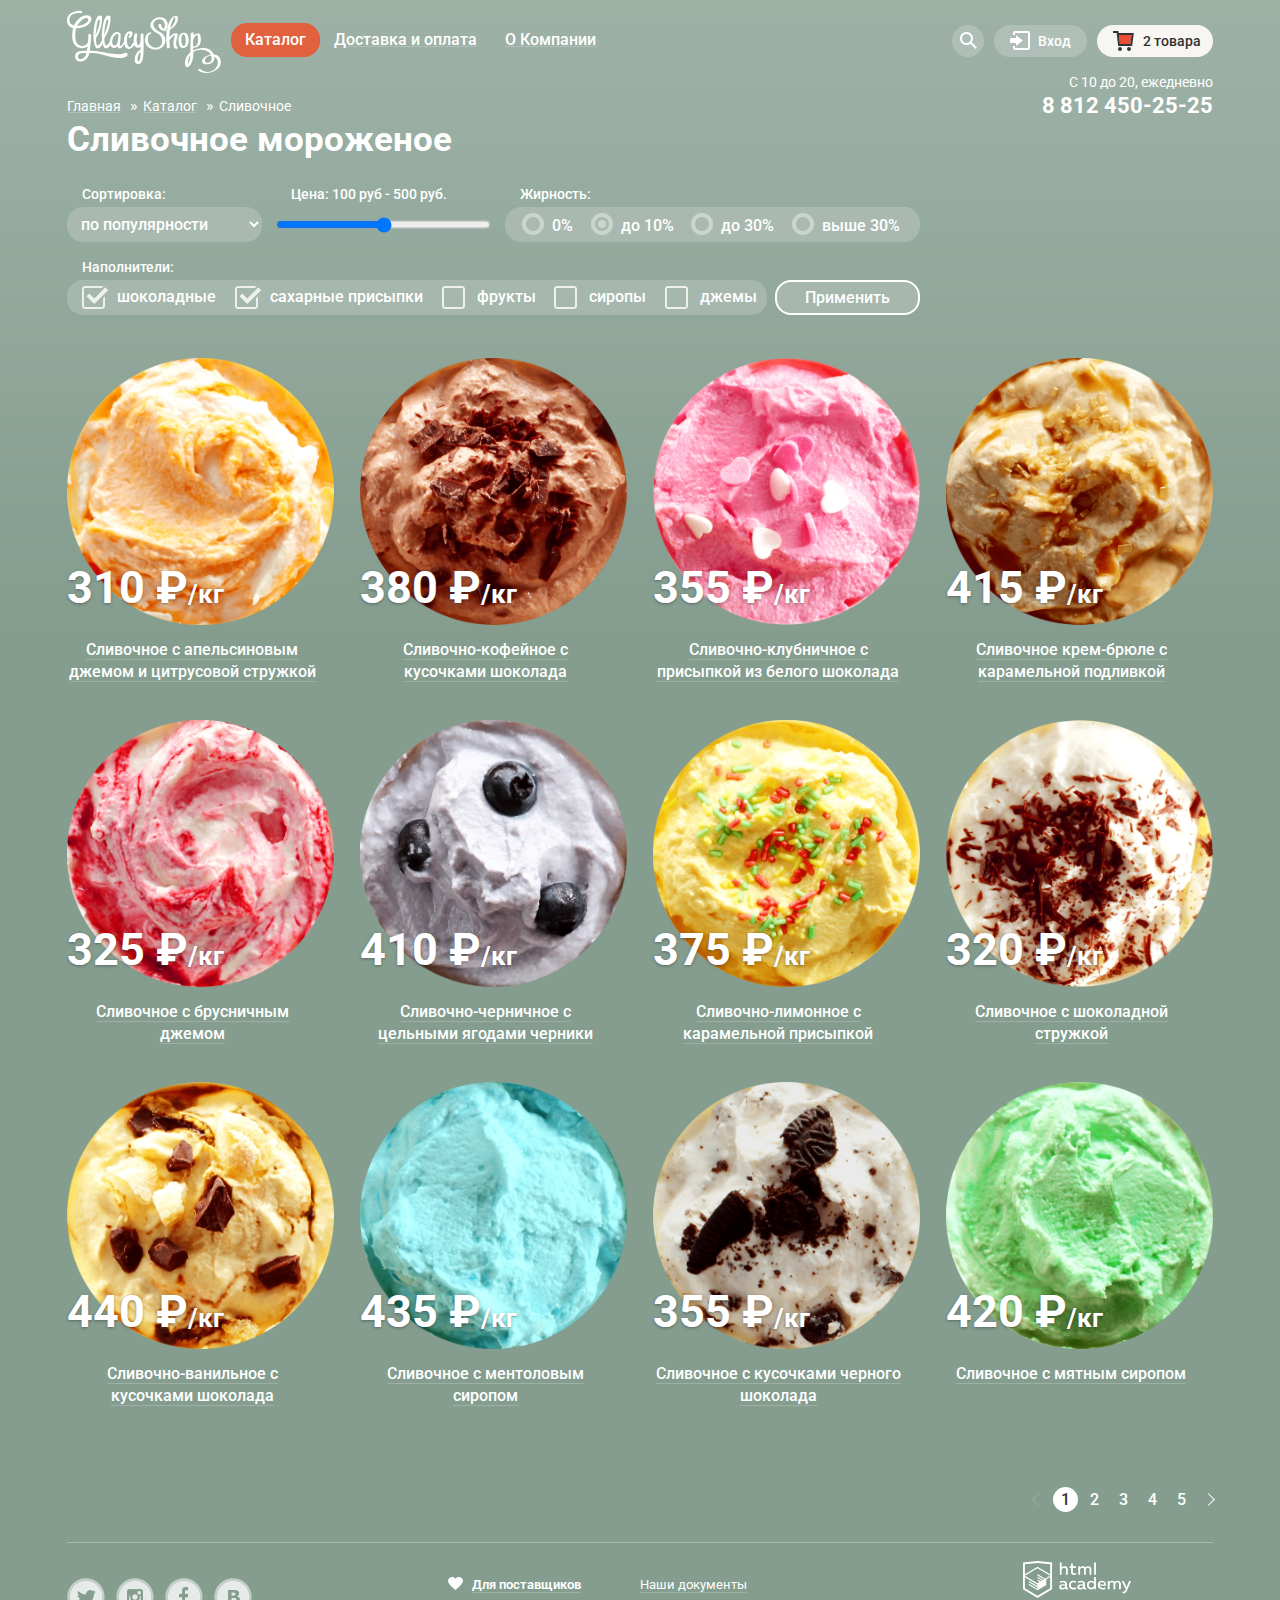
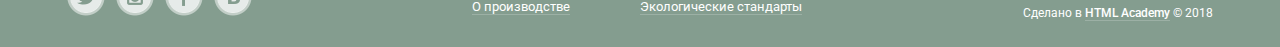
==== commit 91aefb72: "переделал полностью шапку на флексах, сделал страницу каталога" ====
--- a/catalog.html
+++ b/catalog.html
@@ -6,306 +6,435 @@
   <link href="https://fonts.googleapis.com/css?family=Roboto:400,500,700" rel="stylesheet">
   <link href="css/normalize.css" rel="stylesheet">
   <link rel="stylesheet" href="css/style.css">
+</head>
+<body class="catalog-body">
+  <div class="wrapper">
+   
+    <header class="main-header">
+    
+      <nav class="main-navigation-block">
+        <div class="main-navigation-logo">
+           <a href="index.html">
+              <img src="img/min/logo.svg" alt="Логотип магазина мороженного">
+           </a>
+        </div>
+        <ul class="main-navigation-list">
+            <li>
+              <a class="main-menu-link current-link" href="#">Каталог</a>
+              <ul class="main-navigation-sub-menu display-hidden">
+                <li><a class="main-menu-link sub-menu-first-list" href="#">Новинки</a></li>
+                <li><a class="main-menu-link sub-menu-current-link">Сливочное</a></li>
+                <li><a class="main-menu-link" href="#">Щербеты</a></li>
+                <li><a class="main-menu-link" href="#">Фруктовый лед</a></li>
+                <li><a class="main-menu-link" href="#">Мелорин</a></li>
+              </ul>
+            </li>
+            <li><a class="main-menu-link" href="#">Доставка и оплата</a></li>
+            <li><a class="main-menu-link" href="#">О Компании</a></li>
+          </ul>
+      </nav>
+      
+      <div class="main-navigation-block">
+        <div class="main-navigation-search">
+          <button type="button" class="main-navigation-button-search navigation-button" aria-label="Форма поиска">
+            <svg id="search-icon" xmlns="http://www.w3.org/2000/svg" xmlns:xlink="http://www.w3.org/1999/xlink" x="0px" y="0px" width="17px" height="17px" viewBox="0 0 17 17" enable-background="new 0 0 17 17" xml:space="preserve">
+	          <path fill="#FFFFFF" id="search-icon-path" d="M16.958,15.527L11.75,10.32C12.533,9.247,13,7.93,13,6.5C13,2.91,10.09,0,6.5,0S0,2.91,0,6.5 S2.91,13,6.5,13c1.438,0,2.763-0.473,3.839-1.263l5.205,5.204L16.958,15.527z M6.5,11C4.019,11,2,8.981,2,6.5S4.019,2,6.5,2S11,4.019,11,6.5S8.981,11,6.5,11z"/>
+            </svg>
+          </button>
+          <div class="search-wrapper display-hidden">
+            <form action="search" method="get" class="search-form">
+              <label for="search-area" class="visually-hidden">Что ищем?</label>
+              <input type="text" id="search-area" placeholder="Что ищем?">
+              <button type="submit" class="visually-hidden" aria-label="Найти"></button>
+            </form>
+          </div>
+        </div>
 
-  
-</head>
-<body>
-  <div class="wrapper">
-    <header class="main-header">      
-      <div class="main-navigation-logo">
-          <img src="img/logo.svg" alt="Логотип магазина мороженного">
-       </div>
-       <nav class="main-navigation">
-        <ul class="main-navigation-list">
-          <li class="site-navigation-current" aria-label="Основная навигация">
-            <a href="#">Каталог</a>
-            <ul class="main-navigation-menu display-none">
-              <li><a href="#">Новинки</a></li>
-              <li class="current-link-sub-menu"><a>Сливочное</a></li>
-              <li><a href="#">Щербеты</a></li>
-              <li><a href="#">Фруктовый лед</a></li>
-              <li><a href="#">Мелорин</a></li>
-            </ul>
-          </li>
-          <li><a href="#">Доставка и оплата</a></li>
-          <li><a href="#">О Компании</a></li>
-        </ul>
-      </nav>
-      <div class="main-navigation-search">
-        <button type="button" class="main-navigation-button-search" aria-label="Форма поиска"></button>
-        <form action="search" method="get">
-          <label for="search-area" class="visually-hidden">Поле ввода для поиска</label>
-          <input type="text" id="search-area" placeholder="Что ищем?">
-          <button type="submit" class="visually-hidden" aria-label="Найти"></button>
-        </form>
+        <div class="main-navigation-login">
+          <button type="button" class="main-navigation-button-login navigation-button" aria-label="Форма входа на сайт">
+            <svg id="login-icon" xmlns="http://www.w3.org/2000/svg" xmlns:xlink="http://www.w3.org/1999/xlink" x="0px" y="0px" width="21px" height="19px" viewBox="0 0 21 19" enable-background="new 0 0 21 19" xml:space="preserve">
+              <g id="login-icon-objects">
+	          <polygon fill="#FFFFFF" points="6,14.875 12.917,9.5 6,4.125 6,7.042 -0.042,7.042 -0.042,11.959 6,11.959"/>
+	          <path fill="#FFFFFF" d="M18,0H5C3.9,0,3,0.9,3,2v2h2V2h13v15H5v-2H3v2c0,1.1,0.9,2,2,2h13c1.1,0,2-0.9,2-2V2C20,0.9,19.1,0,18,0z"/>
+              </g>
+            </svg>
+            Вход
+          </button>
+          <div class="main-navigation-login-form display-hidden">
+              <form action="login" method="post" class="login-form">
+                <label for="email-area" class="visually-hidden">Введите свою электронную почту</label>
+                <input type="email" id="email-area" placeholder="Электронная почта">
+                <label for="password-area" class="visually-hidden">Введите пароль</label>
+                <input type="password" id="password-area" placeholder="Пароль">
+                <div class="login-form-subdiv">
+                  <button type="submit" class="button main-navigation-login-button">Войти</button>
+                  <ul class="main-navigation-login-form-list">
+                      <li><a class="dark-link" href="frg-pass.html">Забыли пароль?</a></li>
+                      <li><a class="dark-link" href="reg.html">Новая регистрация</a></li>
+                  </ul>
+                </div>
+              </form>
+          </div>
+        </div>
+
+        <div class="main-navigation-cart">
+          <button type="button" class="main-navigation-button-cart navigation-button full-cart" aria-label="Корзина">
+            <svg id="cart-icon" xmlns="http://www.w3.org/2000/svg" xmlns:xlink="http://www.w3.org/1999/xlink" x="0px" y="0px" width="21px" height="20px" viewBox="0 0 21 20" enable-background="new 0 0 21 20" xml:space="preserve">
+              <path id="red-cart" fill="transparent" d="M5.888 4.031L6.922 13h10.45l1.176-8.969z"/>
+	          <path fill="#FFFFFF" d="M5.657,2.031L5.422,0H0v2h3.64l1.5,13h13.988l1.699-12.969H5.657z M17.372,13H6.922L5.888,4.031h12.66 L17.372,13z"/>
+	          <circle fill="#FFFFFF" cx="6.984" cy="18" r="2"/>
+	          <circle fill="#FFFFFF" cx="15.984" cy="18" r="2"/>
+            </svg>
+            2 товара
+          </button>
+          <div class="cart-form-wrapper display-hidden">
+            <form action="cart" method="post" class="cart-form">
+              <div class="cart-products">
+                <div class="cart-product">
+                  <table class="table-product">
+                    <tr>
+                      <td>
+                        <button type="button" class="product-delete"><span class="visually-hidden">Удалить товар</span></button>
+                      </td>
+                      <td>Пломбир с апельсиновым джемом</td>
+                      <td>1,5 кг х <span class="cart-product-price">200 руб.</span></td>
+                      <td>300 руб.</td>
+                    </tr>
+                  </table>
+                </div>
+                <div class="cart-product">
+                  <table class="table-product">
+                    <tr>
+                      <td>
+                        <button type="button" class="product-delete"><span class="visually-hidden">Удалить товар</span></button>
+                      </td>
+                      <td>Клубничный пломбир с присыпкой  из белого шоколада</td>
+                      <td>1,5 кг х <span class="cart-product-price">300 руб.</span></td>
+                      <td>450 руб.</td>
+                    </tr>
+                  </table>
+                </div>
+              </div>
+              <p class="total-price">Итого: 750 руб.</p>
+              <button type="submit" class="button cart-button">Оформить заказ</button>
+            </form>
+          </div>
+        </div>
+        
+        <div class="main-navigation-contactus">
+          <p>
+            <span class="contactUs-time">С 10 до 20, ежедневно</span><br>
+            <span class="contactUs-tel">8 812 450-25-25</span>
+          </p>
+        </div>
       </div>
-      <div class="main-navigation-login">
-        <button type="button" class="main-navigation-button-logIn" aria-label="Форма входа на сайт">Вход</button>
-        <div class="main-navigation-login-form">
-           <form action="login" method="post">
-            <label for="email-area" class="visually-hidden">Введите свою электронную почту</label>
-            <input type="email" id="email-area" placeholder="Электронная почта">
-            <label for="password-area" class="visually-hidden">Введите пароль</label>
-            <input type="password" id="password-area" placeholder="Пароль">
-            <button type="submit" class="button main-navigation-login-button">Войти</button>
-          </form>
-        <ul class="main-navigation-login-form-list">
-            <li><a href="frg-pass.html">Забыли пароль?</a></li>
-            <li><a href="reg.html">Новая регистрация</a></li>
-        </ul>
-        </div>
-      </div>
-      <div class="main-navigation-cart">
-        <button type="button" class="main-navigation-button-cart" aria-label="Корзина">Пусто</button>
-        <form action="cart" method="post">
-<!-            тут нужно добавлять как-то товары->
-<!-         высчитывать стоимость общую->
-          <button type="submit" class="button cart-button">Оформить заказ</button>
-        </form>
-      </div>
-      <div class="main-navigation-contactus">
-        <p>
-        <span class="contactUs-time">С 10 до 20, ежедневно</span>
-        <br>
-        <span class="contactUs-tel">8 812 450-25-25</span>
-        </p>
-      </div>
-      <ul class="breadcrumbs">
-          <li><a href="index.html">Главная</a></li>
-          <li><a href="main-catalog.html">Каталог</a></li>
-          <li class="breadcrumbs-current">Сливочное</li>
-        </ul>
+      
     </header>
     
     <main class="catalog-cream">
-      <h1 class="visually-hidden">Выбор сливочного мороженое</h1>
+    
+      <ul class="breadcrumbs">
+        <li>
+          <a class="light-link" href="index.html">Главная</a>
+          <span>&#187;</span>
+        </li>
+        <li>
+          <a class="light-link" href="main-catalog.html">Каталог</a>
+          <span>&#187;</span>
+        </li>
+        <li class="breadcrumbs-current">
+          <a class="current-link">Сливочное</a>
+        </li>
+      </ul>     
+     
+      <h1 class="main-headline">Сливочное мороженое </h1>
+      
       <section class="filters">
         <h2 class="visually-hidden">Фильтр мороженного</h2>
-        <form action="filters" method="post">
-          <label for="sort-list">Сортировка:</label>
-          <select name="sort" id="sort-list" size="1">
-            <option value="popular">по популярности</option>
-            <option value="cheap">сначала недорогие</option>
-            <option value="rich">сначала дорогие</option>
-            <option value="fat">по жирности</option>
-          </select>
-          <label for="price">Цена: <span id="min-price">100</span> руб - <span id="max-price">500</span> руб.</label>
-<!-          надо менять ранж, скорее всего на плагин джейквери->
-          <input type="range" id="price" min="0" max="500" step="50">
-          <fieldset>
-            <legend>Жирность:</legend>
-            <div>
-              <input type="radio" id="0" name="fat" value="0">
-              <label for="0">0%</label>
-            </div>
-            <div>
-              <input type="radio" id="10" name="fat" value="10">
-              <label for="10">до 10%</label>
-            </div>
-            <div>
-              <input type="radio" id="30" name="fat" value="30">
-              <label for="30">до 30%</label>
-            </div>
-            <div>
-              <input type="radio" id="more" name="fat" value="more">
-              <label for="more">выше 30%</label>
-            </div>
-          </fieldset>
-          <fieldset>
-           <legend>Наполнители:</legend>
-             <div>
-               <input type="checkbox" class="visualy-hidden" id="choco" name="mixes" value="choco">
-               <label for="choco">шоколадные</label>           
-             </div>
-             <div>
-               <input type="checkbox" class="visualy-hidden" id="sugar" name="mixes" value="sugar">
-               <label for="sugar">сахарные присыпки</label>           
-             </div>
-             <div>
-               <input type="checkbox" class="visualy-hidden" id="fruit" name="mixes" value="fruit">
-               <label for="fruit">фрукты</label>           
-             </div>
-             <div>
-               <input type="checkbox" class="visualy-hidden" id="syrup" name="mixes" value="syrup">
-               <label for="syrup">сироп</label>           
-             </div>
-             <div>
-               <input type="checkbox" class="visualy-hidden" id="gem" name="mixes" value="gem">
-               <label for="gem">джем</label>           
-             </div>
-          </fieldset>
-          <button type="submit" class="filters-button button"></button>
+        <form class="catalog-filters" action="filters" method="post">
+          <div class="catalog-filters-wrapper">
+            <div class="sort-filter filter-element">
+              <label for="sort-list">Сортировка:</label>
+              <select name="sort" id="sort-list" size="1">
+                <option value="popular">по популярности</option>
+                <option value="cheap">сначала недорогие</option>
+                <option value="rich">сначала дорогие</option>
+                <option value="fat">по жирности</option>
+              </select>
+            </div>
+            <div class="price-filter filter-element">
+              <label for="price">Цена: <span id="min-price">100</span> руб - <span id="max-price">500</span> руб.</label>
+              <input type="range" id="price" min="0" max="500" step="50">
+            </div>
+            <div class="fat-filter filter-element">
+              <label for="fat">Жирность:</label>
+              <div class="fat-precent-choise">
+                <div>
+                  <input class="visually-hidden" type="radio" id="0" name="fat" value="0">
+                  <label for="0" tabindex="0">0%</label>
+                </div>
+                <div>
+                  <input class="visually-hidden" type="radio" id="10" name="fat" value="10" checked>
+                  <label for="10" tabindex="0">до 10%</label>
+                </div>
+                <div>
+                  <input class="visually-hidden" type="radio" id="30" name="fat" value="30">
+                  <label for="30" tabindex="0">до 30%</label>
+                </div>
+                <div>
+                  <input class="visually-hidden" type="radio" id="more" name="fat" value="more">
+                  <label for="more" tabindex="0">выше 30%</label>
+                </div>
+              </div>
+            </div>
+            <div class="extenders-filter filter-element">
+             <label for="mixes">Наполнители:</label>
+               <div class="extenders-choise">
+                 <div>
+                   <input type="checkbox" class="visually-hidden" id="choco" name="mixes" value="choco" checked>
+                   <label for="choco">шоколадные</label>           
+                 </div>
+                 <div>
+                   <input type="checkbox" class="visually-hidden" id="sugar" name="mixes" value="sugar" checked>
+                   <label for="sugar">сахарные присыпки</label>           
+                 </div>
+                 <div>
+                   <input type="checkbox" class="visually-hidden" id="fruit" name="mixes" value="fruit">
+                   <label for="fruit">фрукты</label>           
+                 </div>
+                 <div>
+                   <input type="checkbox" class="visually-hidden" id="syrup" name="mixes" value="syrup">
+                   <label for="syrup">сиропы</label>           
+                 </div>
+                 <div>
+                   <input type="checkbox" class="visually-hidden" id="gem" name="mixes" value="gem">
+                   <label for="gem">джемы</label>           
+                 </div>
+              </div>
+            </div>
+            <div class="filter-acept-button filter-element">
+              <button type="submit" class="filters-button">Применить</button>
+            </div>
+          </div>
         </form>
       </section>
       
       <section class="catalog catalog-cream">
         <h2 class="visually-hidden">Сливочное мороженное</h2>
+        
         <ul class="catalog-list">
           <li>
-            <a href="catalog-item.html">
-              <h3>Сливочное с апельсиновым джемом и цитрусовой стружкой</h3>
-              <figure>
-                <p><img src="img/hits1.jpg" alt="Ice-cream Hits" width="600" height="600"></p>
-                <figcaption>
-                  <span class="catalog-price">310</span><span   class="catalog-rank"> р/кг</span>
-                </figcaption>
-              </figure>
-            </a>
-          </li>
-          <li>
-            <a href="catalog-item.html">
-              <h3>Сливочно-кофейное с кусочками шоколада</h3>
-              <figure>
-                <p><img src="img/hits2.jpg" alt="Ice-cream Hits" width="600" height="600"></p>
-                <figcaption>
-                  <span class="catalog-price">380</span><span   class="catalog-rank"> р/кг</span>
-                </figcaption>
-              </figure>
-            </a>
-          </li>
-          <li>
-            <a href="catalog-item.html">
-              <h3>Сливочно-клубничное с присыпкой из белого шоколада</h3>
-              <figure>
-                <p><img src="img/hits3.jpg" alt="Ice-cream Hits" width="600" height="600"></p>
-                <figcaption>
-                  <span class="catalog-price">355</span><span   class="catalog-rank"> р/кг</span>
-                </figcaption>
-              </figure>
-            </a>
-          </li>
-          <li>
-            <a href="catalog-item.html">
-              <h3>Сливочное крем-брюле с карамельной подливкой</h3>
-              <figure>
-                <p><img src="img/hits4.jpg" alt="Ice-cream Hits" width="600" height="600"></p>
-                <figcaption>
-                  <span class="catalog-price">415</span><span   class="catalog-rank"> р/кг</span>
-                </figcaption>
-              </figure>
-            </a>
-          </li>
-          <li>
-            <a href="catalog-item.html">
-              <h3>Сливочное с брусничным джемом</h3>
-              <figure>
-                <p><img src="img/cream5.jpg" alt="Ice-cream Hits" width="600" height="600"></p>
-                <figcaption>
-                  <span class="catalog-price">325</span><span   class="catalog-rank"> р/кг</span>
-                </figcaption>
-              </figure>
-            </a>
-          </li>
-          <li>
-            <a href="catalog-item.html">
-              <h3>Сливочно-черничное с цельными ягодами черники</h3>
-              <figure>
-                <p><img src="img/cream6.jpg" alt="Ice-cream Hits" width="600" height="600"></p>
-                <figcaption>
-                  <span class="catalog-price">410</span><span   class="catalog-rank"> р/кг</span>
-                </figcaption>
-              </figure>
-            </a>
-          </li>
-          <li>
-            <a href="catalog-item.html">
-              <h3>Сливочно-лимонное с карамельной присыпкой</h3>
-              <figure>
-                <p><img src="img/cream7.jpg" alt="Ice-cream Hits" width="600" height="600"></p>
-                <figcaption>
-                  <span class="catalog-price">375</span><span   class="catalog-rank"> р/кг</span>
-                </figcaption>
-              </figure>
-            </a>
-          </li>
-          <li>
-            <a href="catalog-item.html">
-              <h3>Сливочное с шоколадной стружкой</h3>
-              <figure>
-                <p><img src="img/cream8.jpg" alt="Ice-cream Hits" width="600" height="600"></p>
-                <figcaption>
-                  <span class="catalog-price">320</span><span   class="catalog-rank"> р/кг</span>
-                </figcaption>
-              </figure>
-            </a>
-          </li>
-          <li>
-            <a href="catalog-item.html">
-              <h3>Сливочно-ванильное с кусочками шоколада</h3>
-              <figure>
-                <p><img src="img/cream9.jpg" alt="Ice-cream Hits" width="600" height="600"></p>
-                <figcaption>
-                  <span class="catalog-price">440</span><span   class="catalog-rank"> р/кг</span>
-                </figcaption>
-              </figure>
-            </a>
-          </li>
-          <li>
-            <a href="catalog-item.html">
-              <h3>Сливочноe с ментоловым сиропом</h3>
-              <figure>
-                <p><img src="img/ceam10.jpg" alt="Ice-cream Hits" width="600" height="600"></p>
-                <figcaption>
-                  <span class="catalog-price">435</span><span   class="catalog-rank"> р/кг</span>
-                </figcaption>
-              </figure>
-            </a>
-          </li>
-          <li>
-            <a href="catalog-item.html">
-              <h3>Сливочное с кусочками черного шоколада</h3>
-              <figure>
-                <p><img src="img/cream11.jpg" alt="Ice-cream Hits" width="600" height="600"></p>
-                <figcaption>
-                  <span class="catalog-price">355</span><span   class="catalog-rank"> р/кг</span>
-                </figcaption>
-              </figure>
-            </a>
-          </li>
-          <li>
-            <a href="catalog-item.html">
-              <h3>Сливочное с мятным сиропом</h3>
-              <figure>
-                <p><img src="img/cream12.jpg" alt="Ice-cream Hits" width="600" height="600"></p>
-                <figcaption>
-                  <span class="catalog-price">420</span><span   class="catalog-rank"> р/кг</span>
-                </figcaption>
-              </figure>
-            </a>
+            <div class="hits-link">
+              <a class="light-link" href="#">
+                <h3><span class="underline">Сливочное с апельсиновым джемом и цитрусовой стружкой</span></h3>
+                <figure>
+                  <p><img src="img/catalog-min/1%20-min.png" alt="Сливочное с апельсиновым джемом и цитрусовой стружкой" width="267" height="267"></p>
+                  <figcaption>
+                    <span class="catalog--price">310 ₽</span><span class="catalog--rank">/кг</span>
+                  </figcaption>
+                </figure>
+              </a>
+              <button class="button hits-button display-hidden" type="button">Быстрый просмотр</button>
+            </div>
+          </li>
+          <li>
+            <div class="hits-link">
+              <a class="light-link" href="#">
+                <h3><span class="underline">Сливочно-кофейное с кусочками шоколада</span></h3>
+                <figure>
+                  <p><img src="img/catalog-min/2%20-min.png" alt="Сливочно-кофейное с кусочками шоколада" width="267" height="267"></p>
+                  <figcaption>
+                    <span class="catalog--price">380 ₽</span><span   class="catalog--rank">/кг</span>
+                  </figcaption>
+                </figure>
+              </a>
+              <button class="button hits-button display-hidden" type="button">Быстрый просмотр</button>
+            </div>
+          </li>
+          <li>
+            <div class="hits-link">
+              <a class="light-link" href="#">
+                <h3><span class="underline">Сливочно-клубничное с присыпкой из белого шоколада</span></h3>
+                <figure>
+                  <p><img src="img/catalog-min/3%20-min.png" alt="Сливочно-клубничное с присыпкой из белого шоколада" width="267" height="267"></p>
+                  <figcaption>
+                    <span class="catalog--price">355 ₽</span><span   class="catalog--rank">/кг</span>
+                  </figcaption>
+                </figure>
+              </a>
+              <button class="button hits-button display-hidden" type="button">Быстрый просмотр</button>
+            </div>
+          </li>
+          <li>
+            <div class="hits-link">
+              <a class="light-link" href="#">
+                <h3><span class="underline">Сливочное крем-брюле с карамельной подливкой</span></h3>
+                <figure>
+                  <p><img src="img/catalog-min/4%20-min.png" alt="Сливочное крем-брюле с карамельной подливкой" width="267" height="267"></p>
+                  <figcaption>
+                    <span class="catalog--price">415 ₽</span><span   class="catalog--rank">/кг</span>
+                  </figcaption>
+                </figure>
+              </a>
+              <button class="button hits-button display-hidden" type="button">Быстрый просмотр</button>
+            </div>
+          </li>
+          <li>
+            <div class="hits-link">
+              <a class="light-link" href="#">
+                <h3><span class="underline">Сливочное с брусничным джемом </span></h3>
+                <figure>
+                  <p><img src="img/catalog-min/5%20-min.png" alt="Сливочное с брусничным джемом " width="267" height="267"></p>
+                  <figcaption>
+                    <span class="catalog--price">325 ₽</span><span class="catalog--rank">/кг</span>
+                  </figcaption>
+                </figure>
+              </a>
+              <button class="button hits-button display-hidden" type="button">Быстрый просмотр</button>
+            </div>
+          </li>
+          <li>
+            <div class="hits-link">
+              <a class="light-link" href="#">
+                <h3><span class="underline">Сливочно-черничное с цельными ягодами черники</span></h3>
+                <figure>
+                  <p><img src="img/catalog-min/6%20-min.png" alt="Сливочно-черничное с цельными ягодами черники " width="267" height="267"></p>
+                  <figcaption>
+                    <span class="catalog--price">410 ₽</span><span   class="catalog--rank">/кг</span>
+                  </figcaption>
+                </figure>
+              </a>
+              <button class="button hits-button display-hidden" type="button">Быстрый просмотр</button>
+            </div>
+          </li>
+          <li>
+            <div class="hits-link">
+              <a class="light-link" href="#">
+                <h3><span class="underline">Сливочно-лимонное с карамельной присыпкой</span></h3>
+                <figure>
+                  <p><img src="img/catalog-min/7%20-min.png" alt="Сливочно-лимонное с карамельной присыпкой" width="267" height="267"></p>
+                  <figcaption>
+                    <span class="catalog--price">375 ₽</span><span   class="catalog--rank">/кг</span>
+                  </figcaption>
+                </figure>
+              </a>
+              <button class="button hits-button display-hidden" type="button">Быстрый просмотр</button>
+            </div>
+          </li>
+          <li>
+            <div class="hits-link">
+              <a class="light-link" href="#">
+                <h3><span class="underline">Сливочное с шоколадной стружкой</span></h3>
+                <figure>
+                  <p><img src="img/catalog-min/8%20-min.png" alt="Сливочное с шоколадной стружкой" width="267" height="267"></p>
+                  <figcaption>
+                    <span class="catalog--price">320 ₽</span><span   class="catalog--rank">/кг</span>
+                  </figcaption>
+                </figure>
+              </a>
+              <button class="button hits-button display-hidden" type="button">Быстрый просмотр</button>
+            </div>
+          </li>
+          <li>
+            <div class="hits-link">
+              <a class="light-link" href="#">
+                <h3><span class="underline">Сливочно-ванильное с кусочками шоколада</span></h3>
+                <figure>
+                  <p><img src="img/catalog-min/9%20-min.png" alt="Сливочно-ванильное с кусочками шоколада " width="267" height="267"></p>
+                  <figcaption>
+                    <span class="catalog--price">440 ₽</span><span class="catalog--rank">/кг</span>
+                  </figcaption>
+                </figure>
+              </a>
+              <button class="button hits-button display-hidden" type="button">Быстрый просмотр</button>
+            </div>
+          </li>
+          <li>
+            <div class="hits-link">
+              <a class="light-link" href="#">
+                <h3><span class="underline">Сливочноe с ментоловым сиропом</span></h3>
+                <figure>
+                  <p><img src="img/catalog-min/10%20-min.png" alt="Сливочноe с ментоловым сиропом" width="267" height="267"></p>
+                  <figcaption>
+                    <span class="catalog--price">435 ₽</span><span   class="catalog--rank">/кг</span>
+                  </figcaption>
+                </figure>
+              </a>
+              <button class="button hits-button display-hidden" type="button">Быстрый просмотр</button>
+            </div>
+          </li>
+          <li>
+            <div class="hits-link">
+              <a class="light-link" href="#">
+                <h3><span class="underline">Сливочное с кусочками черного шоколада</span></h3>
+                <figure>
+                  <p><img src="img/catalog-min/11-min.png" alt="Сливочное с кусочками черного шоколада" width="267" height="267"></p>
+                  <figcaption>
+                    <span class="catalog--price">355 ₽</span><span   class="catalog--rank">/кг</span>
+                  </figcaption>
+                </figure>
+              </a>
+              <button class="button hits-button display-hidden" type="button">Быстрый просмотр</button>
+            </div>
+          </li>
+          <li>
+            <div class="hits-link">
+              <a class="light-link" href="#">
+                <h3><span class="underline">Сливочное с мятным сиропом</span></h3>
+                <figure>
+                  <p><img src="img/catalog-min/12%20-min.png" alt="Сливочное с мятным сиропом" width="267" height="267"></p>
+                  <figcaption>
+                    <span class="catalog--price">420 ₽</span><span   class="catalog--rank">/кг</span>
+                  </figcaption>
+                </figure>
+              </a>
+              <button class="button hits-button display-hidden" type="button">Быстрый просмотр</button>
+            </div>
           </li>
         </ul>
+        
         <div class="pagination">
-          <button type="button" class="pagination-previous" aria-label="Предыдущая страница"></button>
+          <a class="pagination-previous pagination-passive" aria-label="Предыдущая страница">
+            <span class="visually-hidden">Предыдущая страница</span>
+          </a>
           <ul class="pagination-list" aria-label="Страницы каталога">
-            <li class="pagination-item pagination-item-current"><a>1</a></li>
+            <li class="pagination-item"><a class="pagination-link-current">1</a></li>
             <li class="pagination-item"><a href="#">2</a></li>
             <li class="pagination-item"><a href="#">3</a></li>
             <li class="pagination-item"><a href="#">4</a></li>
             <li class="pagination-item"><a href="#">5</a></li>
           </ul>
-          <button type="button" class="pagination-next" aria-label="Следующая страница"></button>
+          <a href="#" class="pagination-next" aria-label="Следующая страница">
+            <span class="visually-hidden">Следующая страница</span>
+          </a>
         </div>
       </section>
     </main>
     
      <footer class="main-footer">
-      <ul class="main-footer-social" aria-label="Мы в соцсетях">
-        <li><a href="#" class="main-footer-social-twitter" aria-label="Twitter"></a></li>
-        <li><a href="#" class="main-footer-social-instagram" aria-label="instagram"></a></li>
-        <li><a href="#" class="main-footer-social-facebook" aria-label="facebook"></a></li>
-        <li><a href="#" class="main-footer-social-vkontakte" aria-label="vkontakte"></a></li>
-      </ul>
-      <ul class="main-footer-link" aria-label="Дополнительная информация">
-        <li><a href="#">Для поставщиков</a></li>
-        <li><a href="#">О производстве </a></li>
-        <li><a href="#">Наши документы</a></li>
-        <li><a href="#">Экологические стандарты</a></li>
-      </ul>
-      <div class="main-footer-made-in">
-        <a href="https://htmlacademy.ru">
-          <img src="img/logo.svg" alt="Ссылка на сайт HTMLacademy">
-        </a>
-        <p>Сделано в <span>HTML Academy ©</span><time datetime="2018-09-10">2018</time></p>
+      <div class="footer-block">
+        <ul class="main-footer-social" aria-label="Мы в соцсетях">
+          <li><a href="#" class="main-footer-social-twitter" aria-label="Twitter"></a></li>
+          <li><a href="#" class="main-footer-social-instagram" aria-label="instagram"></a></li>
+          <li><a href="#" class="main-footer-social-facebook" aria-label="facebook"></a></li>
+          <li><a href="#" class="main-footer-social-vkontakte" aria-label="vkontakte"></a></li>
+        </ul>
+      </div>
+      <div class="footer-block-center">
+        <ul class="main-footer-link" aria-label="Дополнительная информация">
+          <li><a class="heart light-link" href="#">Для поставщиков</a></li>
+          <li><a class="light-link" href="#">Наши документы</a></li>
+          <li><a class="light-link" href="#">О производстве </a></li>
+          <li><a class="light-link" href="#">Экологические стандарты</a></li>
+        </ul>
+      </div>
+      <div class="footer-block footer-block-logo">
+        <div class="main-footer-madein">
+          <a href="https://htmlacademy.ru">
+            <img src="img/icons/logo-html.svg" alt="Ссылка на сайт HTMLacademy" width="108" height="37" class="logo-link">
+          </a>
+          <p>Сделано в <a class="html-link light-link" href="htmlacademy.ru">HTML Academy</a><time datetime="2018-09-10"> © 2018</time></p>
+        </div>
       </div>
     </footer>
   </div>
--- a/css/style.css
+++ b/css/style.css
@@ -1,14 +1,17 @@
 body {
   margin: 0;
   padding: 0;
-  
   font-family: "Roboto", sans-serif;
   font-size: 16px;
   line-height: 22px;
   font-weight: 400;
   color: #fff;
-  
   background-color: #849d8f;
+}
+
+.catalog-body {
+  background-image: url(../img/catalog-bckgnd.png);
+  background-repeat: repeat-x;
 }
 
 img {
@@ -34,9 +37,10 @@
 input[type="password"]:hover,
 input[type="password"]:focus,
 input[type="search"]:hover,
-input[type="search"]:focus {
-  border: 2px solid rgba(154, 154, 154, 0.5);
-  padding: 9px 14px;
+input[type="search"]:focus,
+textarea:hover,
+textarea:focus {
+  border: 1px solid rgba(154, 154, 154, 0.5);
 }
 
 .main-menu-link {
@@ -72,18 +76,17 @@
   color: #ffbc9e;
 }
 
+.display-hidden {
+  visibility: hidden;
+  opacity: 0;
+}
+
 .wrapper {
   max-width: 1200px;
   margin: 0 auto;
   padding: 0 27px;
   -webkit-box-sizing: border-box;
   box-sizing: border-box;
-}
-
-.main-header {
-  padding-top: 10px;
-  position: relative;
-  z-index: 100;
 }
 
 .button {
@@ -136,27 +139,82 @@
   white-space: nowrap;
 }
 
-/*двигаем лого, меню, поиск, корзину и т.д.*/
-.float-left {
-  float: left;
-}
-
-.float-right {
+.main-navigation-logo {
+  width: 154px;
+  height: 64px;
+  -ms-flex-negative: 0;
+  flex-shrink: 0;
+  margin-right: 10px;
+}
+
+.main-header {
+  display: -webkit-box;
+  display: -ms-flexbox;
+  display: flex;
+  -webkit-box-orient: horizontal;
+  -webkit-box-direction: normal;
+  -ms-flex-direction: row;
+  flex-direction: row;
+  -webkit-box-pack: justify;
+  -ms-flex-pack: justify;
+  justify-content: space-between;
+  -webkit-box-align: start;
+  -ms-flex-align: start;
+  align-items: flex-start;
+  padding-top: 10px;
+}
+
+.main-navigation-block:first-child {
+  width: 853px;
+  -ms-flex-wrap: nowrap;
+  flex-wrap: nowrap;
+}
+
+.main-navigation-block:last-child {
+  width: 294px;
+  -webkit-box-orient: horizontal;
+  -webkit-box-direction: normal;
+  -ms-flex-direction: row;
+  flex-direction: row;
+  -ms-flex-wrap: wrap;
+  flex-wrap: wrap;
+  -webkit-box-pack: end;
+  -ms-flex-pack: end;
+  justify-content: flex-end;
+  margin-top: 15px;
+}
+
+.main-navigation-contactus {
+  width: 100%;
+}
+
+.main-navigation-contactus p {
   float: right;
-}
-
-/*оформляем логотип*/
-.main-navigation-logo {
-  display: inline-block;
-}
-
-/*оформляем главное меню  */          
-.main-navigation {
-  display: inline-block;
-  position: relative;
-  top: -30px;
-  left: 5px;
-  z-index: 100;
+  margin-top: 10px;
+  margin-bottom: 0;
+}
+
+.main-navigation-contactus span {
+  float: right;
+}
+
+.main-navigation-block {
+  display: -webkit-box;
+  display: -ms-flexbox;
+  display: flex;
+  -ms-flex-wrap: wrap;
+  flex-wrap: wrap;
+  -webkit-box-align: start;
+  -ms-flex-align: start;
+  align-items: flex-start;
+}
+
+.main-navigation-block:last-child > div {
+  margin-left: 10px;
+}
+
+.main-navigation-block:last-child > div:first-child {
+  margin-left: 0;
 }
 
 .main-navigation-list {
@@ -165,9 +223,17 @@
   display: flex;
   margin: 0;
   padding: 0;
+  margin-top: -5px;
   list-style: none;
   -ms-flex-wrap: wrap;
   flex-wrap: wrap;
+  position: relative;
+  -ms-flex-item-align: center;
+  align-self: center;
+}
+
+.main-navigation-list > li {
+  padding: 5px 0;
 }
 
 .main-navigation-list a {
@@ -176,22 +242,15 @@
   text-decoration: underline;
   line-height: 18px;
   font-weight: 500;
-  
-/*  тут слабая поддержка, но что поделаешь =)*/
   -webkit-text-decoration-color: rgba(255,255,255,0.2);
   text-decoration-color: rgba(255,255,255,0.2);
   text-decoration-skip: ink;
   -webkit-text-decoration-skip: ink;
 }
 
-/*выделяем менюху на странице которой находимся*/
-.site-navigation-current {
-  background-color: #d07058;
-  border-radius: 16px
-}
-
-.main-navigation-list a:hover,
-.main-navigation-list a:focus {
+.main-navigation-list > li:hover > a,
+.main-navigation-list > li:focus > a,
+.main-navigation-list > li:focus-within > a{
   background-color: #f7f6f3;
   border-radius: 16px;
   color: #333;
@@ -204,16 +263,12 @@
   box-shadow: inset 0px 2px 1px 0px rgba(105, 105, 105,1);
 }
 
-.main-navigation-list li:hover .display-none,
-.main-navigation-list li:focus-within .display-none,
-.main-navigation-list li:focus .display-none {
+.main-navigation-list li:hover .display-hidden,
+.main-navigation-list li:focus-within .display-hidden,
+.main-navigation-list li:focus .display-hidden {
   visibility: visible;
   opacity: 1;
-}
-
-.display-none {
-  visibility: hidden;
-  opacity: 0;
+  z-index: 1;
 }
 
 .main-navigation-sub-menu {
@@ -230,25 +285,9 @@
   border-radius: 5px;
 }
 
-.main-navigation-list .main-navigation-sub-menu::after {
-  content: "";
-  display: block;
-  position: absolute;
-
-/*  видимость области всплывающей менюшки*/
-/*  background-color: rgba(0,0,0,0.3);*/
-
-  width: 120%;
-  height: 130%;
-  top: -37px;
-  left: -14px;
-  z-index: -1;
-}
-
 .main-navigation-sub-menu a {
   color: #333;
   font-weight: 400;
-  
   color: #323232;
   font-size: 14px;
   line-height: 16px;
@@ -265,7 +304,7 @@
   position: relative;
 }
 
-.main-navigation-sub-menu li .sub-menu-first-list::after {
+.main-navigation-sub-menu .sub-menu-first-list::after {
   content: "";
   display: block;
   position: absolute;
@@ -276,26 +315,16 @@
   background-color: #d1d0ce;
 }
 
-.main-navigation-sub-menu li a[href]:hover,
-.main-navigation-sub-menu li a[href]:focus {
+.main-navigation-sub-menu a[href]:hover,
+.main-navigation-sub-menu a[href]:focus {
   background-color: #fbded7;
   border-radius: 0;
 }
 
-.main-navigation-sub-menu li a[href]:active {
+.main-navigation-sub-menu a[href]:active {
   background-color: #f6b5a5;
   -webkit-box-shadow: none;
   box-shadow: none;
-}
-
-.current-link-sub-menu a {
-  color: #fff;
-}
-/*конец оформления главного меню*/
-
-/*оформляем блок поиска, входа и корзины*/
-.main-navigation-right-block {
-  margin-top: 13px;
 }
 
 .navigation-button {
@@ -307,21 +336,11 @@
   font-weight: 500;
 }
 
-.main-navigation-search,
-.main-navigation-login,
-.main-navigation-cart {
+.main-navigation-search {
   position: relative;
-  display: inline-block;
-  vertical-align: middle;
-}
-
-.main-navigation-search {
-/*  не знаю от куда это, но без него криво*/
-  height: 32px;
-  margin-right: 5px;
-}
-
-/*блок поиска*/
+  padding-bottom: 5px;
+}
+
 .main-navigation-button-search {
   background-color: rgba(255,255,255,0.2);
   width: 32px;
@@ -357,16 +376,20 @@
   background-color: #fff;
 }
 
-/*блок логина*/
+.main-navigation-login {
+  position: relative;
+  padding-bottom: 5px;
+}
+
 .main-navigation-button-login {
   width: 93px;
-  margin-right: 7px;
   background-color: rgba(255,255,255,0.2);
   border-radius: 16px;
   padding-left: 33px;
-}
-
-.main-navigation-button-login #login-icon {
+  position: relative;
+}
+
+.main-navigation-button-login svg {
   position: absolute;
   left: 16px;
   top: 6px;
@@ -409,7 +432,6 @@
   -webkit-box-pack: justify;
   -ms-flex-pack: justify;
   justify-content: space-between;
-  
 }
 
 .main-navigation-login-button {
@@ -421,8 +443,7 @@
 .main-navigation-login-form-list {
   list-style: none;
   margin: 0;
-  padding: 0;
-  
+  padding: 0; 
 }
 
 .main-navigation-login-form-list a {
@@ -432,15 +453,20 @@
   line-height: 24px;
 }
 
-/*блок корзины*/
+.main-navigation-cart {
+  position: relative;
+  padding-bottom: 5px;
+}
+
 .main-navigation-button-cart {
-  width: 116px;
+  min-width: 116px;
   background-color: rgba(255,255,255,0.2);
   padding-left: 16px;
   border-radius: 16px;
-}
-
-.main-navigation-button-cart #cart-icon {
+  padding-left: 40px;
+}
+
+.main-navigation-button-cart svg {
   position: absolute;
   left: 16px;
   top: 6px;
@@ -555,7 +581,6 @@
   clear: both;
 }
 
-/*оживление блоков*/
 .main-navigation-button-search:hover,
 .main-navigation-button-search:focus,
 .main-navigation-button-login:hover,
@@ -584,48 +609,18 @@
   fill: #E84D37;
 }
 
-.main-navigation-button-search:hover ~ .display-none,
-.main-navigation-button-search:focus ~ .display-none,
-
-.main-navigation-button-login:hover ~ .display-none,
-.main-navigation-button-login:focus ~ .display-none,
-.main-navigation-button-cart:hover ~ .display-none,
-.main-navigation-button-cart:focus ~ .display-none {
+.main-navigation-search:hover .display-hidden,
+.main-navigation-search:focus .display-hidden,
+.main-navigation-search:focus-within .display-hidden,
+.main-navigation-login:hover .display-hidden,
+.main-navigation-login:focus .display-hidden,
+.main-navigation-login:focus-within .display-hidden,
+.main-navigation-cart:hover .display-hidden,
+.main-navigation-cart:focus .display-hidden,
+.main-navigation-cart:focus-within .display-hidden {
   opacity: 1;
   visibility: visible;
-}
-
-.large-trigger-area::after {
-  content: "";
-  position: absolute;
-  display: block;
-/*  background-color: rgba(0, 0, 0, 0.2);*/
-  width: 100%;
-  height: 5px;
-  top: -5px;
-  left: 0;
-}
-
-.main-navigation-button-search ~ .large-trigger-area::after {
-  height: 15px;
-  top: -15px;
-}
-
-.large-trigger-area:hover {
-  opacity: 1;
-  visibility: visible;
-}
-
-/*
-.main-navigation-button-search::after {
-  width: 150%;
-  left: -30%;
-}
-*/
-
-/*блок времени работы и телефонов*/
-.main-navigation-contactus span {
-  float: right;
+  z-index: 1;
 }
 
 .contactUs-time {
@@ -640,7 +635,6 @@
   font-weight: 700;
   margin-top: 0;
 }
-/*конец блоков хедера*/
 
 /*слайдер*/
 .slider-wrapper-1 {
@@ -658,7 +652,7 @@
 .slider {
   clear: both;
   position: relative;
-  min-height: 500px;
+  min-height: 483px;
 }
 
 .slide {
@@ -735,7 +729,7 @@
   display: -webkit-box;
   display: -ms-flexbox;
   display: flex;
-  margin-top: 30px;
+  margin-top: 46px;
   -webkit-box-pack: justify;
   -ms-flex-pack: justify;
   justify-content: space-between;
@@ -790,6 +784,7 @@
 /*хиты*/
 .catalog-hits {
   z-index: 10;
+  margin-bottom: 42px;
 }
 
 .catalog-list {
@@ -805,11 +800,14 @@
   margin: 40px 0 0;
   padding: 0;
   position: relative;
+  -webkit-box-align: stretch;
+  -ms-flex-align: stretch;
+  align-items: stretch;
 }
 
 .hits-link {
   position: relative;
-  margin-bottom: 80px;
+  margin-bottom: 37px;
 }
 
 .hits-link:hover .light-link,
@@ -818,16 +816,6 @@
 .hits-link:focus-within .light-link {
   color: inherit;
 }
-
-/*
-.catalog-list li:hover .hits-link,
-.catalog-list li:focus .hits-link {
-  background-color: rgba(248, 247, 244, 0.2);
-  border-radius: 2px;
-  box-shadow: 0 0 0 12px rgba(248, 247, 244, 0.2),
-              0 60px 0 12px rgba(248, 247, 244, 0.2);
-}
-*/
 
 .catalog-list li:hover .hits-link::before,
 .catalog-list li:focus .hits-link::before {
@@ -843,12 +831,16 @@
   box-shadow: 0px 20px 20px 0px rgba(0, 0, 0, 0.4);
   margin-left: -15px;
   margin-top: -7px;
-}
-
-
-
-.hits-link:hover .display-none,
-.hits-link:focus .display-none {
+  z-index: 20;
+}
+
+.catalog-list li:hover,
+.catalog-list li:focus {
+  z-index: 30;
+}
+
+.hits-link:hover .display-hidden,
+.hits-link:focus .display-hidden {
   opacity: 1;
   visibility: visible;
 }
@@ -858,7 +850,7 @@
   padding: 0 10px;
   width: auto;
   margin-top: 17px;
-  z-index: 1;
+  z-index: 20;
   position: absolute;
   left: 35px;
 }
@@ -896,7 +888,8 @@
   line-height: 22px;
   font-weight: 500;
   text-align: center;
-  z-index: 1;
+  z-index: 20;
+  width: 250px;
 }
 
 .underline {
@@ -906,7 +899,7 @@
 .catalog-list li figure {
   margin: 0;
   position: relative;
-  z-index: 1;
+  z-index: 20;
 }
 
 figcaption {
@@ -1117,7 +1110,7 @@
   left: 240px
 }
 
-.main-map form {
+.main-map .contact-us {
   position: absolute;
   top: 60px;
   right: 0px;
@@ -1282,15 +1275,545 @@
 }
 
 
-
-
-
-
-
-
-
+/*стили для каталога*/
+.main-navigation-list .current-link {
+  background-color: #e1613e;
+  border-radius: 16px;
+  text-decoration: none;
+}
+
+.main-navigation-list .current-link:hover,
+.main-navigation-list .current-link:focus,
+.main-navigation-list .current-link:focus-within {
+  background-color: #e1613e;
+  color: #fff;
+}
+
+.main-navigation-sub-menu .sub-menu-current-link {
+  background-color: #e1613e;
+  color: #fff;
+  text-decoration: none;
+}
+
+.full-cart {
+  background-color: #f7f6f3;
+  color: #323232;
+}
+
+.full-cart #red-cart {
+  fill: #E84D37;
+}
+
+.full-cart path,
+.full-cart circle {
+  fill: #343434;
+}
+
+.breadcrumbs {
+  margin: 0;
+  display: -webkit-box;
+  display: -ms-flexbox;
+  display: flex;
+  list-style: none;
+  padding: 0;
+  margin-top: -23px;
+  max-width: 900px;
+  color: #fff;
+}
+
+.breadcrumbs a {
+  font-size: 14px;
+  font-weight: normal;
+  line-height: 16px;
+}
+
+.breadcrumbs a[href] {
+  text-decoration: underline;
+  -webkit-text-decoration-color: rgba(255,255,255,0.2);
+  text-decoration-color: rgba(255,255,255,0.2);
+  text-decoration-skip: ink;
+  -webkit-text-decoration-skip: ink;
+}
+
+.breadcrumbs span {
+  margin: 0 5px 0 5px;
+}
+
+.main-headline {
+  font-size: 35px;
+  line-height: 41px;
+  font-weight: bold;
+  margin-top: 2px;
+  margin-bottom: 26px;
+}
+
+.catalog-cream a::before {
+  background-image: none;
+}
+
+/*оформляем фильтры*/
+.catalog-filters {
+  max-width: 853px;
+}
+
+.catalog-filters-wrapper {
+  display: -webkit-box;
+  display: -ms-flexbox;
+  display: flex;
+  -webkit-box-orient: horizontal;
+  -webkit-box-direction: normal;
+  -ms-flex-direction: row;
+  flex-direction: row;
+  -ms-flex-wrap: wrap;
+  flex-wrap: wrap;
+  -webkit-box-pack: justify;
+  -ms-flex-pack: justify;
+  justify-content: space-between;
+}
+
+.filter-element {
+  display: -webkit-box;
+  display: -ms-flexbox;
+  display: flex;
+  -webkit-box-orient: vertical;
+  -webkit-box-direction: normal;
+  -ms-flex-direction: column;
+  flex-direction: column;
+  margin-bottom: 17px;
+}
+
+.fat-filter,
+.extenders-filter {
+  -webkit-box-orient: horizontal;
+  -webkit-box-direction: normal;
+  -ms-flex-direction: row;
+  flex-direction: row;
+  -ms-flex-wrap: wrap;
+  flex-wrap: wrap;
+}
+
+.fat-filter label:first-child,
+.extenders-filter label:first-child {
+  width: 100%;
+}
+
+.sort-filter {
+  width: 195px;
+}
+
+.sort-filter > label,
+.price-filter > label,
+.fat-filter > label,
+.extenders-filter > label {
+  margin: 0;
+  padding: 0;
+  font-size: 14px;
+  line-height: 16px;
+  margin-bottom: 5px;
+  margin-left: 15px;
+  font-weight: 500;
+}
+
+.sort-filter select {
+  width: 100%;
+  background-color: rgba(248, 247, 244, 0.2);
+  border: none;
+  font-size: 16px;
+  line-height: 18px;
+  font-weight: 500;
+  color: #fff;
+  min-height: 35px;
+  border-radius: 1em;
+  padding: 0 10px;
+}
+
+.sort-filter select:hover,
+.sort-filter select:focus {
+  color: #323232;
+  background-color: #fff;
+}
+
+.price-filter {
+  width: 215px;
+}
+
+.price-filter input {
+  min-height: 35px;
+}
+
+.fat-filter {
+  width: 415px;
+}
+
+.fat-precent-choise {
+  display: -webkit-box;
+  display: -ms-flexbox;
+  display: flex;
+  -webkit-box-orient: horizontal;
+  -webkit-box-direction: normal;
+  -ms-flex-direction: row;
+  flex-direction: row;
+  -webkit-box-pack: justify;
+  -ms-flex-pack: justify;
+  justify-content: space-between;
+  -webkit-box-sizing: border-box;
+  box-sizing: border-box;
+  background-color: rgba(248, 247, 244, 0.2);
+  min-height: 35px;
+  border-radius: 1em;
+  padding: 8px 10px;
+  padding-bottom: 0;
+  width: 100%;
+}
+
+.fat-precent-choise label {
+  margin-left: 37px;
+  margin-right: 10px;
+  position: relative;
+  font-size: 16px;
+  line-height: 18px;
+  font-weight: 500;
+}
+
+.fat-percent-choice input:focus ~ label {
+  outline: 1px solid #6dc0e5;
+}
+
+.fat-precent-choise label::after {
+  content: "";
+  display: block;
+  position: absolute;
+  width: 22px;
+  height: 22px;
+  -webkit-box-sizing: border-box;
+  box-sizing: border-box;
+  border: 4px solid #d3dcd7;
+  border-radius: 50%;
+  top: -3px;
+  left: -30px;
+  opacity: 0.8;
+}
+
+.fat-precent-choise label::before {
+  content: "";
+  display: none;
+  position: absolute;
+  width: 6px;
+  height: 6px;
+  -webkit-box-sizing: border-box;
+  box-sizing: border-box;
+  border: 4px solid #d3dcd7;
+  border-radius: 50%;
+  top: 4px;
+  left: -23px;
+  opacity: 0.8;
+}
+
+.fat-precent-choise input:checked ~ label::before {
+  display: block;
+}
+
+.extenders-filter {
+  width: 700px;
+}
+
+.extenders-choise {
+  display: -webkit-box;
+  display: -ms-flexbox;
+  display: flex;
+  -webkit-box-orient: horizontal;
+  -webkit-box-direction: normal;
+  -ms-flex-direction: row;
+  flex-direction: row;
+  -ms-flex-wrap: wrap;
+  flex-wrap: wrap;
+  -webkit-box-pack: justify;
+  -ms-flex-pack: justify;
+  justify-content: space-between;
+  -webkit-box-sizing: border-box;
+  box-sizing: border-box;
+  background-color: rgba(248, 247, 244, 0.2);
+  min-height: 35px;
+  border-radius: 1em;
+  padding: 6px 10px;
+  width: 100%;
+}
+
+.extenders-choise > div {
+  margin-left: 40px;
+  position: relative;
+}
+
+.extenders-choise label {
+  font-size: 16px;
+  line-height: 18px;
+  font-weight: 500;
+}
+
+.extenders-choise label::after,
+.extenders-choise label::before {
+  content: "";
+  display: block;
+  position: absolute;
+  width: 27px;
+  height: 23px;
+  background-repeat: no-repeat;
+  opacity: 0.8;
+  top: 0px;
+  left: -35px;
+}
+
+.extenders-choise label::after {
+  background-image: url(../img/icons/checkbox-on.svg);
+  display: none;
+}
+
+.extenders-choise label::before {
+  background-image: url(../img/icons/checkbox-off.svg);
+}
+
+.extenders-choise input:checked ~ label::after {
+  display: block;
+}
+
+.extenders-choise input:checked ~ label::before {
+  display: none;
+}
+
+.extenders-choise input:focus ~ label {
+  outline: 1px solid #6dc0e5;
+}
+
+.filter-acept-button {
+  -ms-flex-item-align: end;
+  align-self: flex-end;
+}
+
+.filters-button {
+  margin: 0;
+  padding: 0;
+  -webkit-box-sizing: border-box;
+  box-sizing: border-box;
+  width: 145px;
+  background-color: rgba(248, 247, 244, 0.2);
+  min-height: 35px;
+  border-radius: 1em;
+  padding: 6px 10px;
+  color: #fff;
+  font-size: 16px;
+  line-height: 18px;
+  font-weight: 500;
+  border: 2px solid #fff;
+}
+
+.filters-button:hover,
+.filters-button:focus {
+  border: none;
+  background-color: #fbfcfb;
+  color: #323232;
+}
+
+.filters-button:active {
+  border: none;
+  background-color: #ededed;
+  -webkit-box-shadow: inset 0px 2px 1px 0px #696969;
+  box-shadow: inset 0px 2px 1px 0px #696969;
+}
+
+.extenders-choise label:hover::after,
+.extenders-choise label:focus::after,
+.extenders-choise label:hover::before,
+.extenders-choise label:focus::before,
+.fat-precent-choise label:hover::after,
+.fat-precent-choise label:focus::after,
+.fat-precent-choise label:hover::before,
+.fat-precent-choise label:focus::before {
+  opacity: 1;
+}
+
+.catalog-cream {
+  margin-top: -14px;
+}
+
+.pagination {
+  display: -webkit-box;
+  display: -ms-flexbox;
+  display: flex;
+  -webkit-box-pack: end;
+  -ms-flex-pack: end;
+  justify-content: flex-end;
+  -webkit-box-align: center;
+  -ms-flex-align: center;
+  align-items: center;
+  margin-bottom: 30px;
+  margin-top: 43px;
+  padding-bottom: 30px;
+  border-bottom: 1px solid rgba(255, 255, 255, 0.3);
+}
+
+.pagination-list {
+  display: -webkit-box;
+  display: -ms-flexbox;
+  display: flex;
+  list-style: none;
+  margin: 0;
+  padding: 0;
+  -webkit-box-align: center;
+  -ms-flex-align: center;
+  align-items: center;
+}
+
+.pagination-list a {
+  display: block;
+  min-height: 25px;
+  min-width: 25px;
+  margin: 0 2px;
+  color: inherit;
+  text-decoration: none;
+  text-align: center;
+  font-size: 16px;
+  line-height: 18px;
+  font-weight: 500;
+  padding-top: 4px;
+  -webkit-box-sizing: border-box;
+  box-sizing: border-box;
+}
+
+.pagination-list .pagination-link-current {
+  background-color: #fff;
+  color: #323232;
+  border-radius: 50%;
+}
+
+.pagination-item:first-child a {
+  margin-left: 10px;
+}
+
+.pagination-item:last-child a {
+  margin-right: 10px;
+}
+
+.pagination-item:hover a[href],
+.pagination-item:hover a[href] {
+  background-color: rgba(255, 255, 255, 0.2);
+  border-radius: 50%;
+}
+
+.pagination-item:active a[href] {
+  background-color: rgb(255, 255, 255);
+  color: #323232;
+}
+
+.pagination-previous,
+.pagination-next {
+  width: 8px;
+  height: 8px;
+  border-left: 1px solid #fff;
+  border-bottom: 1px solid #fff;
+  -webkit-transform: rotate(45deg);
+  transform: rotate(45deg);
+}
+
+.pagination-passive {
+  opacity: 0.2;
+}
+
+.pagination-next {
+  -webkit-transform: rotate(-135deg);
+  transform: rotate(-135deg)
+}
 
 .modal-contact {
+  position: fixed;
+  width: 480px;
+  background-color: #f8f7f4;
+  top: 50vh;
+  left: 50vw;
+  border-radius: 10px;
+  padding: 15px 20px 25px;
+  -webkit-box-sizing: border-box;
+  box-sizing: border-box;
+  display: -webkit-box;
+  display: -ms-flexbox;
+  display: flex;
+  -webkit-box-orient: vertical;
+  -webkit-box-direction: normal;
+  -ms-flex-direction: column;
+  flex-direction: column;
+  color: #323232;
+  z-index: 100;
+  -webkit-transform: translateX(-50%) translateY(-50%);
+  transform: translateX(-50%) translateY(-50%);
+}
+
+.modal-overlay {
+  display: block;
+  position: fixed;
+  width: 100vw;
+  height: 100vh;
+  background-color: rgba(0, 0, 0, 0.3);
+  top: 0;
+  left: 0;
+}
+
+.modal-close {
+  position: absolute;
+  top: 15px;
+  right: 20px;
+  background-color: transparent;
+  border: none;
+  padding: 0;
+  margin: 0;
+  cursor: pointer;
+}
+
+.modal-head p {
+  margin: 0;
+  padding: 0;
+  font-size: 24px;
+  font-weight: 500;
+  line-height: 28px;
+  margin-bottom: 20px;
+}
+
+.modal-form {
+  display: -webkit-box;
+  display: -ms-flexbox;
+  display: flex;
+  -webkit-box-orient: vertical;
+  -webkit-box-direction: normal;
+  -ms-flex-direction: column;
+  flex-direction: column;
+}
+
+.modal-form input {
+  -webkit-box-sizing: border-box;
+  box-sizing: border-box;
+  width: 267px;
+  min-height: 44px;
+  padding: 8px 15px;
+  line-height: 24px;
+  margin-bottom: 20px;
+  border: 1px solid #b2b2b2;
+  border-radius: 5px;
+}
+
+.modal-form textarea {
+  min-height: 155px;
+  margin-bottom: 20px;
+  border: 1px solid #b2b2b2;
+  border-radius: 5px;
+}
+
+.modal-contact-button {
+  margin: 0;
+  -ms-flex-item-align: end;
+  align-self: flex-end;
+  width: auto;
+  padding: 0 30px;
+}
+
+.modal-display {
   display: none;
 }
 
@@ -1303,4 +1826,3 @@
 
 
 
-
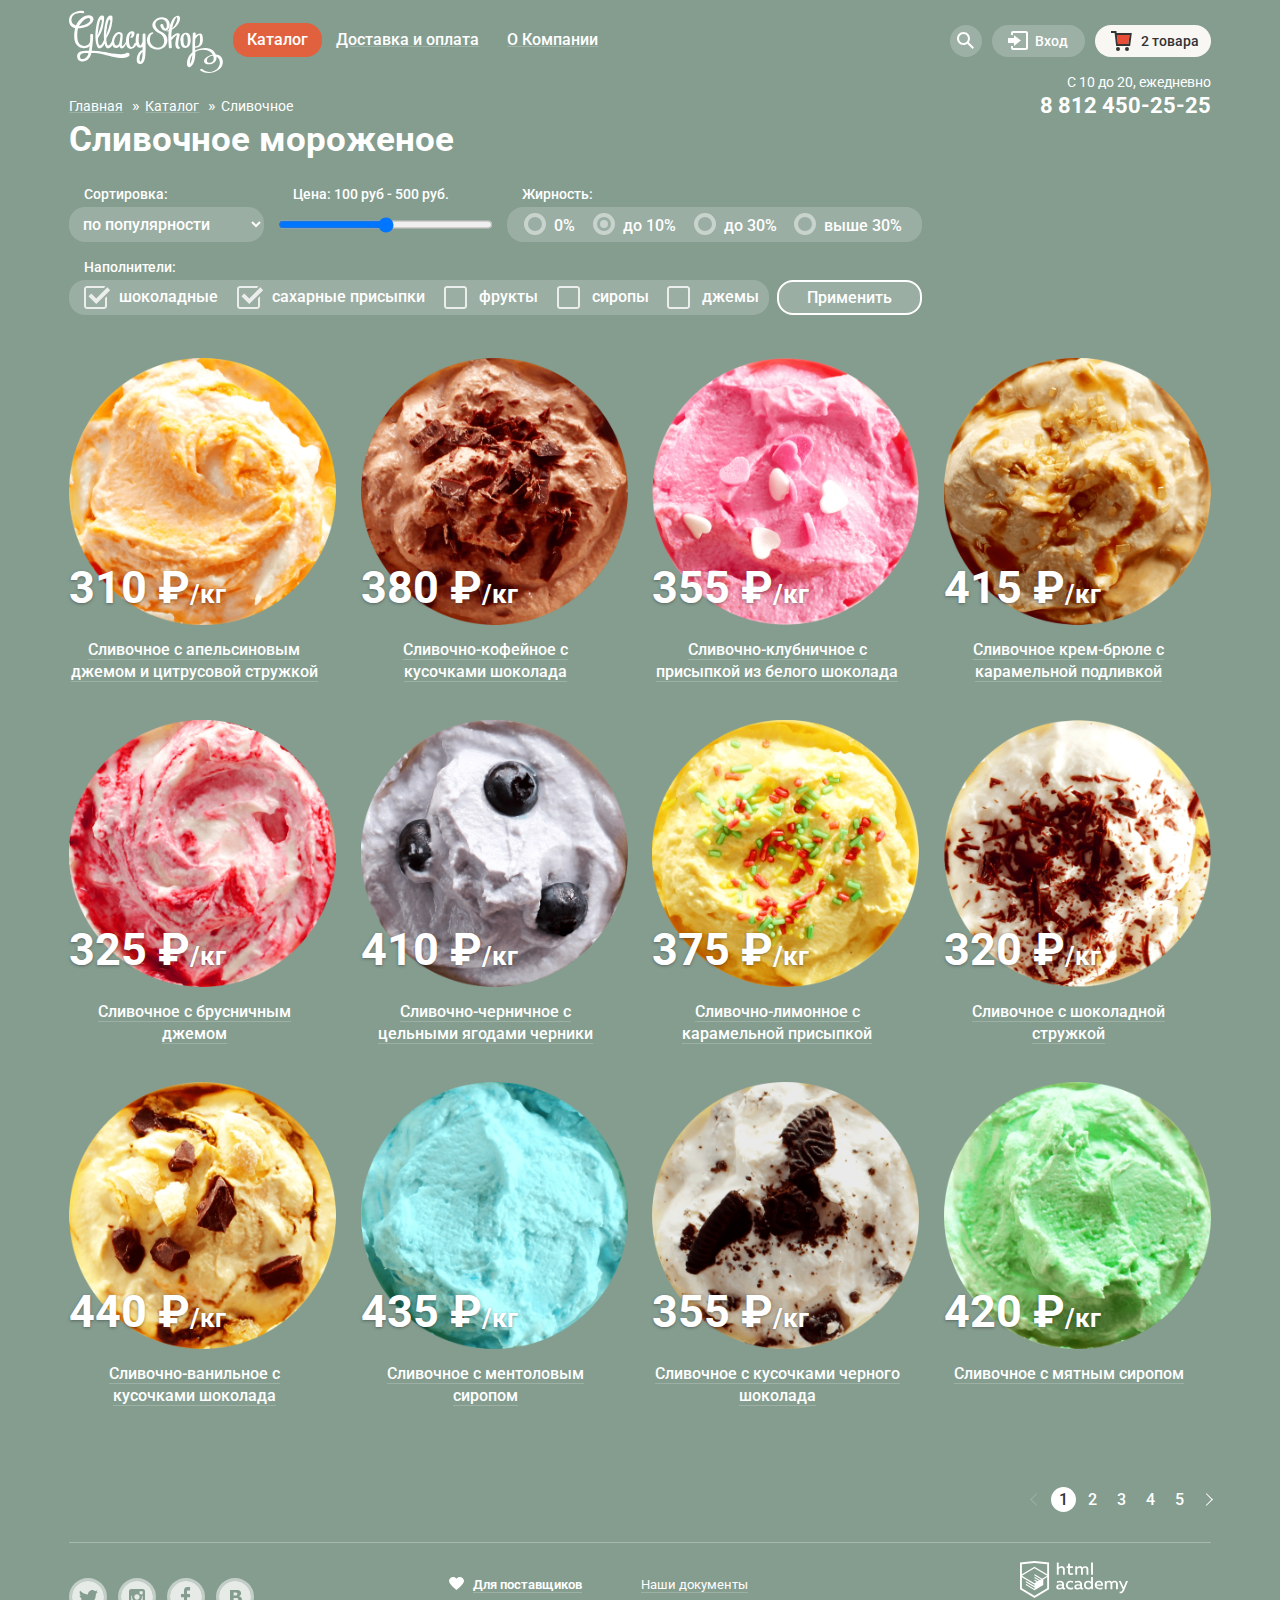
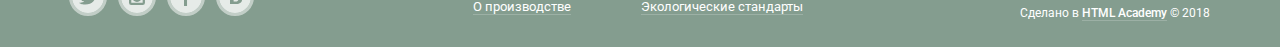
==== commit 2a4da317: "v0.9 Финальная сборка. Осталась доработка. Допилить резину." ====
--- a/catalog.html
+++ b/catalog.html
@@ -8,6 +8,7 @@
   <link rel="stylesheet" href="css/style.css">
 </head>
 <body class="catalog-body">
+ <div class="body-wrapper-1">
   <div class="wrapper">
    
     <header class="main-header">
@@ -77,7 +78,7 @@
           </div>
         </div>
 
-        <div class="main-navigation-cart">
+        <div class="main-navigation-cart cart-active">
           <button type="button" class="main-navigation-button-cart navigation-button full-cart" aria-label="Корзина">
             <svg id="cart-icon" xmlns="http://www.w3.org/2000/svg" xmlns:xlink="http://www.w3.org/1999/xlink" x="0px" y="0px" width="21px" height="20px" viewBox="0 0 21 20" enable-background="new 0 0 21 20" xml:space="preserve">
               <path id="red-cart" fill="transparent" d="M5.888 4.031L6.922 13h10.45l1.176-8.969z"/>
@@ -414,10 +415,26 @@
      <footer class="main-footer">
       <div class="footer-block">
         <ul class="main-footer-social" aria-label="Мы в соцсетях">
-          <li><a href="#" class="main-footer-social-twitter" aria-label="Twitter"></a></li>
-          <li><a href="#" class="main-footer-social-instagram" aria-label="instagram"></a></li>
-          <li><a href="#" class="main-footer-social-facebook" aria-label="facebook"></a></li>
-          <li><a href="#" class="main-footer-social-vkontakte" aria-label="vkontakte"></a></li>
+          <li>
+            <a href="#" class="main-footer-social-twitter" aria-label="Twitter">
+              <svg xmlns="http://www.w3.org/2000/svg" width="32" height="32" viewBox="0 0 32 32"><path fill="#FFF" d="M16 0C7.164 0 0 7.164 0 16c0 8.837 7.164 16 16 16 8.837 0 16-7.163 16-16 0-8.836-7.163-16-16-16zm7.944 12.809c-.251 6.516-3.463 10.832-10.992 10.702h-.486c-.447 0-4.543-.443-5.344-1.823 2.479.19 4.247-.406 5.12-1.136-1.048-.289-2.923-.461-3.251-2.848.384.104.618.221 1.299.113-1.307-.824-2.758-1.519-2.679-3.643.311.317 1.164.518 1.46.457-.768-.233-2.149-3.244-.974-4.781 1.984 1.79 4.075 3.482 7.804 3.643.227-2.214 1.24-3.699 3.168-4.325 1.84-.479 3.255.26 3.901 1.138.737-.224 1.453-.466 2.193-.685-.004.833-.569 1.463-.935 1.709.747.165 1.423-.475 1.423-.475-.184.963-1.094 1.725-1.707 1.954z"/></svg>
+            </a>
+          </li>
+          <li>
+            <a href="#" class="main-footer-social-instagram" aria-label="instagram">
+              <svg xmlns="http://www.w3.org/2000/svg" width="32" height="32" viewBox="0 0 32 32"><g fill="#FFF"><path d="M20.916 16a4.938 4.938 0 1 1-9.877 0c0-.394.051-.773.138-1.14h-.897v6.838h11.396V14.86h-.897c.086.367.137.746.137 1.14z"/><path d="M15.978 18.659c1.466 0 2.659-1.193 2.659-2.659s-1.193-2.659-2.659-2.659c-1.466 0-2.659 1.193-2.659 2.659s1.192 2.659 2.659 2.659zM18.637 10.302h3.039v3.039h-3.039z"/><path d="M16 0C7.164 0 0 7.164 0 16c0 8.837 7.164 16 16 16 8.837 0 16-7.163 16-16 0-8.836-7.163-16-16-16zm7.955 21.698a2.285 2.285 0 0 1-2.279 2.279H10.279A2.285 2.285 0 0 1 8 21.698V10.302a2.286 2.286 0 0 1 2.279-2.279h11.396a2.286 2.286 0 0 1 2.279 2.279v11.396z"/></g></svg>
+            </a>
+          </li>
+          <li>
+            <a href="#" class="main-footer-social-facebook" aria-label="facebook">
+              <svg xmlns="http://www.w3.org/2000/svg" width="32" height="32" viewBox="0 0 32 32"><path fill="#FFF" d="M16 0C7.164 0 0 7.163 0 16s7.164 16 16 16c8.837 0 16-7.164 16-16S24.837 0 16 0zm4.062 9.455h-3.021v3.444h3.021v3.445h-3.021v8.61H14.02v-8.61H11v-3.445h3.021V9.455c0-1.902 1.353-3.445 3.021-3.445h3.021v3.445z"/></svg>
+            </a>
+          </li>
+          <li>
+            <a href="#" class="main-footer-social-vkontakte" aria-label="vkontakte">
+              <svg xmlns="http://www.w3.org/2000/svg" width="32" height="32" viewBox="0 0 32 32"><g fill="#FFF"><path d="M16.637 14.495c.402-.019.719-.082.951-.188.326-.145.54-.33.641-.559.101-.229.15-.496.15-.797 0-.232-.058-.465-.174-.697-.116-.232-.322-.405-.617-.517-.264-.1-.592-.155-.984-.165a76.242 76.242 0 0 0-1.652-.014h-.339v2.965h.565c.571 0 1.057-.009 1.459-.028zM18.118 17.084c-.282-.081-.672-.125-1.166-.132a127.97 127.97 0 0 0-1.55-.009h-.79v3.493h.264c1.014 0 1.74-.003 2.18-.009a3.2 3.2 0 0 0 1.212-.245c.377-.157.633-.364.774-.625s.214-.562.214-.9c0-.446-.088-.788-.261-1.03-.17-.241-.464-.423-.877-.543z"/><path d="M16 0C7.164 0 0 7.164 0 16c0 8.837 7.164 16 16 16 8.837 0 16-7.163 16-16 0-8.836-7.163-16-16-16zm6.602 20.531a3.73 3.73 0 0 1-1.124 1.327c-.552.415-1.161.71-1.823.886s-1.501.264-2.519.264h-6.121V8.987h5.443c1.13 0 1.957.038 2.48.113a5.126 5.126 0 0 1 1.561.5c.533.27.929.632 1.189 1.087.26.455.392.975.392 1.558 0 .678-.179 1.278-.536 1.795-.358.518-.863.92-1.517 1.208v.075c.917.182 1.642.559 2.179 1.13.537.571.807 1.325.807 2.261 0 .678-.138 1.283-.411 1.817z"/></g></svg>
+            </a>
+          </li>
         </ul>
       </div>
       <div class="footer-block-center">
@@ -438,5 +455,6 @@
       </div>
     </footer>
   </div>
+  </div>
 </body>
 </html>--- a/css/style.css
+++ b/css/style.css
@@ -1,3 +1,99 @@
+@-webkit-keyframes bounce {
+  0% {
+    -webkit-transform: translateY(-2000px) scale(1.4);
+    transform: translateY(-2000px) scale(1.4);
+    opacity: 0;    
+  }
+  
+  70% {
+    -webkit-transform: translateY(40px) scale(1);
+    transform: translateY(10px) scale(1);
+    opacity: 1;
+  }
+  
+  90% {
+    -webkit-transform: translateY(-10px);
+    transform: translateY(-5px);
+  }
+  
+  100% {
+    -webkit-transform: translateY(0);
+    transform: translateY(0);
+  }
+}
+
+@keyframes bounce {
+  0% {
+    -webkit-transform: translateY(-2000px) scale(1.4);
+    transform: translateY(-2000px) scale(1.4);
+    opacity: 0;    
+  }
+  
+  70% {
+    -webkit-transform: translateY(40px) scale(1);
+    transform: translateY(40px) scale(1);
+    opacity: 1;
+  }
+  
+  90% {
+    -webkit-transform: translateY(-10px);
+    transform: translateY(-10px);
+  }
+  
+  100% {
+    -webkit-transform: translateY(0);
+    transform: translateY(0);
+  }
+}
+
+@-webkit-keyframes modalError {
+  10%,
+  30%,
+  50%,
+  70%,
+  90% {
+    -webkit-transform: translateX(-10px);
+    transform: translateX(-10px);
+  }
+  
+  20%,
+  40%,
+  60%,
+  80% {
+    -webkit-transform: translateX(10px);
+    transform: translateX(10px)
+  }
+  
+  0, 100% {
+    -webkit-transform: translateX(0);
+    transform: translateX(0);
+  }
+}
+
+@keyframes modalError {
+  10%,
+  30%,
+  50%,
+  70%,
+  90% {
+    -webkit-transform: translateX(-10px);
+    transform: translateX(-10px);
+  }
+  
+  20%,
+  40%,
+  60%,
+  80% {
+    -webkit-transform: translateX(10px);
+    transform: translateX(10px)
+  }
+  
+  0, 100% {
+    -webkit-transform: translateX(0);
+    transform: translateX(0);
+  }
+}
+
 body {
   margin: 0;
   padding: 0;
@@ -6,7 +102,18 @@
   line-height: 22px;
   font-weight: 400;
   color: #fff;
+}
+
+.body-wrapper-1 {
   background-color: #849d8f;
+}
+
+.body-wrapper-2 {
+  background-color: #8996a6;
+}
+
+.body-wrapper-3 {
+  background-color: #9d8b84;
 }
 
 .catalog-body {
@@ -20,7 +127,6 @@
 }
 
 input[type="text"],
-input[type="textarea"],
 input[type="email"],
 input[type="password"],
 input[type="search"] {
@@ -28,20 +134,7 @@
   color: #323232;
 }
 
-input[type="text"]:hover,
-input[type="text"]:focus,
-input[type="textarea"]:hover,
-input[type="textarea"]:focus,
-input[type="email"]:hover,
-input[type="email"]:focus,
-input[type="password"]:hover,
-input[type="password"]:focus,
-input[type="search"]:hover,
-input[type="search"]:focus,
-textarea:hover,
-textarea:focus {
-  border: 1px solid rgba(154, 154, 154, 0.5);
-}
+
 
 .main-menu-link {
   text-decoration: none;
@@ -84,7 +177,7 @@
 .wrapper {
   max-width: 1200px;
   margin: 0 auto;
-  padding: 0 27px;
+  padding: 0 2.3%;
   -webkit-box-sizing: border-box;
   box-sizing: border-box;
 }
@@ -165,13 +258,13 @@
 }
 
 .main-navigation-block:first-child {
-  width: 853px;
+  width: 74.42%;
   -ms-flex-wrap: nowrap;
   flex-wrap: nowrap;
 }
 
 .main-navigation-block:last-child {
-  width: 294px;
+  width: 23.26%;
   -webkit-box-orient: horizontal;
   -webkit-box-direction: normal;
   -ms-flex-direction: row;
@@ -371,7 +464,7 @@
   padding: 10px;
   -webkit-box-sizing: border-box;
   box-sizing: border-box;
-  border: 1px solid #d3d3d2;
+  border: 1px solid rgba(178, 178, 178, 0.5);
   border-radius: 5px;
   background-color: #fff;
 }
@@ -615,12 +708,26 @@
 .main-navigation-login:hover .display-hidden,
 .main-navigation-login:focus .display-hidden,
 .main-navigation-login:focus-within .display-hidden,
-.main-navigation-cart:hover .display-hidden,
-.main-navigation-cart:focus .display-hidden,
-.main-navigation-cart:focus-within .display-hidden {
+.cart-active:hover .display-hidden,
+.cart-active:focus .display-hidden,
+.cart-active:focus-within .display-hidden {
   opacity: 1;
   visibility: visible;
   z-index: 1;
+}
+
+.cart-active > button {
+  background-color: #f8f7f4;
+  color: #343434; 
+}
+
+.cart-active .main-navigation-button-cart path,
+.cart-active .main-navigation-button-cart circle {
+  fill: #343434;
+}
+
+.cart-active .main-navigation-button-cart #red-cart {
+  fill: #E84D37;
 }
 
 .contactUs-time {
@@ -712,14 +819,12 @@
   background-color: transparent;
 }
 
-.control-button:hover {
+.control-button:hover,
+.control-button:focus {
   background-color: rgba(255,255,255,0.4);
 }
-.control-button:focus {
-  background-color: #fff;
-}
-
-.control-button-checked {
+
+.slider-controls .control-button-checked {
   background-color: #fff;
 }
 /*конец слайдера*/
@@ -736,7 +841,7 @@
 }
 
 .main-banner {
-  width: 560px;
+  width: 48.84%;
   min-height: 229px;
   background-size: cover;
   border-radius: 15px;
@@ -875,7 +980,7 @@
   background-repeat: no-repeat;
   position: absolute;
   top: 0;
-  z-index: 2;
+  z-index: 30;
 }
 
 .catalog-list a p {
@@ -1007,7 +1112,7 @@
 
 .main-news,
 .mailling-wrapper {
-  width: 560px;
+  width: 48.84%;
   min-height: 220px;
   margin-bottom: 40px
 }
@@ -1065,8 +1170,8 @@
   margin-top: 1px;
   -webkit-box-sizing: border-box;
   box-sizing: border-box;
-  padding: 10px 15px;
-  border: 1px solid rgba(178,178,178,0.52);
+  padding: 10px;
+  border: 1px solid rgba(178, 178, 178, 0.5);
   border-radius: 5px;
 }
 
@@ -1085,30 +1190,45 @@
 /*карта*/
 .main-map {
   position: relative;
-  margin-bottom: 25px;
+  margin-bottom: 47px;
 }
 
 .main-map img {
-  margin-left: -26px;
   position: relative;
-  width: 1200px;
+  max-width: 1200px;
+  height: auto;
+  z-index: 1;
+/*  margin: 0 auto;*/
+  display: block;
+}
+
+.google-map {
+  width: 100%;
   height: 430px;
-}
-
-/*не работает*/
-
-.main-map::before {
+  z-index: 2;
+  position: absolute;
+}
+
+.img-map-wrapper {
+  max-width: 1200px;
+  position: relative;
+  margin: 0 auto;
+}
+
+/*
+.img-map-wrapper::after {
   content: "";
   display: block;
   background-image: url(../img/pin.png);
   background-repeat: no-repeat;
   width: 218px;
   height: 142px;
-  z-index: 2;
+  z-index: 1;
   position: absolute;
   top: 140px;
-  left: 240px
-}
+  left: 250px
+}
+*/
 
 .main-map .contact-us {
   position: absolute;
@@ -1121,6 +1241,8 @@
   -webkit-box-sizing: border-box;
   box-sizing: border-box;
   padding: 32px 25px;
+  z-index: 2;
+  right: 8%;
 }
 
 .main-map .contact-us p {
@@ -1167,11 +1289,11 @@
   -webkit-box-pack: justify;
   -ms-flex-pack: justify;
   justify-content: space-between;
-  margin-bottom: 25px;
+  padding-bottom: 25px;
 }
 
 .footer-block {
-  width: 267px;
+  width: 23.26%;
   margin-top: 5px;
 }
 
@@ -1184,7 +1306,7 @@
 }
 
 .main-footer .footer-block-center {
-  width: 560px;
+  width: 48.84%;
 }
 
 .main-footer .main-footer-link {
@@ -1228,30 +1350,36 @@
 }
 
 .main-footer-social a {
+  -webkit-box-sizing: border-box;
+  box-sizing: border-box;
   display: block;
   width: 38px;
   height: 38px;
-  background-image: url(../img/social/min/social_sprites.png);
-}
-
-.main-footer .main-footer-social-twitter {
-  background-position: -138px -10px;
-}
-
-.main-footer .main-footer-social-instagram {
-  background-position: -68px -69px;
-}
-
-.main-footer .main-footer-social-facebook {
-  background-position: -10px -69px;
-}
-
-.main-footer .main-footer-social-vkontakte {
-  background-position: -138px -68px;
+  border: 3px solid rgba(255, 255, 255, 0.5);
+  border-radius: 50%
+}
+
+.main-footer-social svg {
+  opacity: 0.8;
+}
+
+.main-footer-social a:hover,
+.main-footer-social a:focus {
+  border-color: rgba(255, 255, 255, 0.7);
+}
+
+.main-footer-social a:hover svg,
+.main-footer-social a:focus svg {
+  opacity: 1;
+}
+
+.main-footer-social a:active g,
+.main-footer-social a:active path {
+  fill: #e9e9e9;
 }
 
 .main-footer-madein {
-  padding-left: 77px
+  padding-left: 75px
 }
 
 .footer-block-logo {
@@ -1727,8 +1855,9 @@
   position: fixed;
   width: 480px;
   background-color: #f8f7f4;
-  top: 50vh;
-  left: 50vw;
+  top: 10%;
+  left: 50%;
+  margin-left: -240px;
   border-radius: 10px;
   padding: 15px 20px 25px;
   -webkit-box-sizing: border-box;
@@ -1742,21 +1871,20 @@
   flex-direction: column;
   color: #323232;
   z-index: 100;
-  -webkit-transform: translateX(-50%) translateY(-50%);
-  transform: translateX(-50%) translateY(-50%);
 }
 
 .modal-overlay {
-  display: block;
+  display: none;
   position: fixed;
   width: 100vw;
   height: 100vh;
   background-color: rgba(0, 0, 0, 0.3);
   top: 0;
   left: 0;
-}
-
-.modal-close {
+  z-index: 10;
+}
+
+.modal-close-button {
   position: absolute;
   top: 15px;
   right: 20px;
@@ -1791,17 +1919,18 @@
   box-sizing: border-box;
   width: 267px;
   min-height: 44px;
-  padding: 8px 15px;
+  padding: 10px;
   line-height: 24px;
   margin-bottom: 20px;
-  border: 1px solid #b2b2b2;
+  border: 1px solid rgba(178, 178, 178, 0.5);
   border-radius: 5px;
 }
 
 .modal-form textarea {
   min-height: 155px;
   margin-bottom: 20px;
-  border: 1px solid #b2b2b2;
+  padding: 10px;
+  border: 1px solid rgba(178, 178, 178, 0.5);
   border-radius: 5px;
 }
 
@@ -1813,16 +1942,46 @@
   padding: 0 30px;
 }
 
-.modal-display {
+.modal-close {
   display: none;
 }
 
-
-
-
-
-
-
-
-
-
+.modal-show {
+  display: block;
+  
+  -webkit-animation: bounce 0.6s;
+  
+  animation: bounce 0.6s;
+}
+
+.overlay-show {
+  display: block;
+}
+
+.modal-error {
+  -webkit-animation: modalError 0.6s;
+  animation: modalError 0.6s;
+}
+
+input[type="text"]:hover,
+input[type="text"]:focus,
+input[type="email"]:hover,
+input[type="email"]:focus,
+input[type="password"]:hover,
+input[type="password"]:focus,
+input[type="search"]:hover,
+input[type="search"]:focus,
+textarea:hover,
+textarea:focus {
+  border: 2px solid rgba(154, 154, 154, 0.5);
+  padding: 9px;
+}
+
+
+
+
+
+
+
+
+
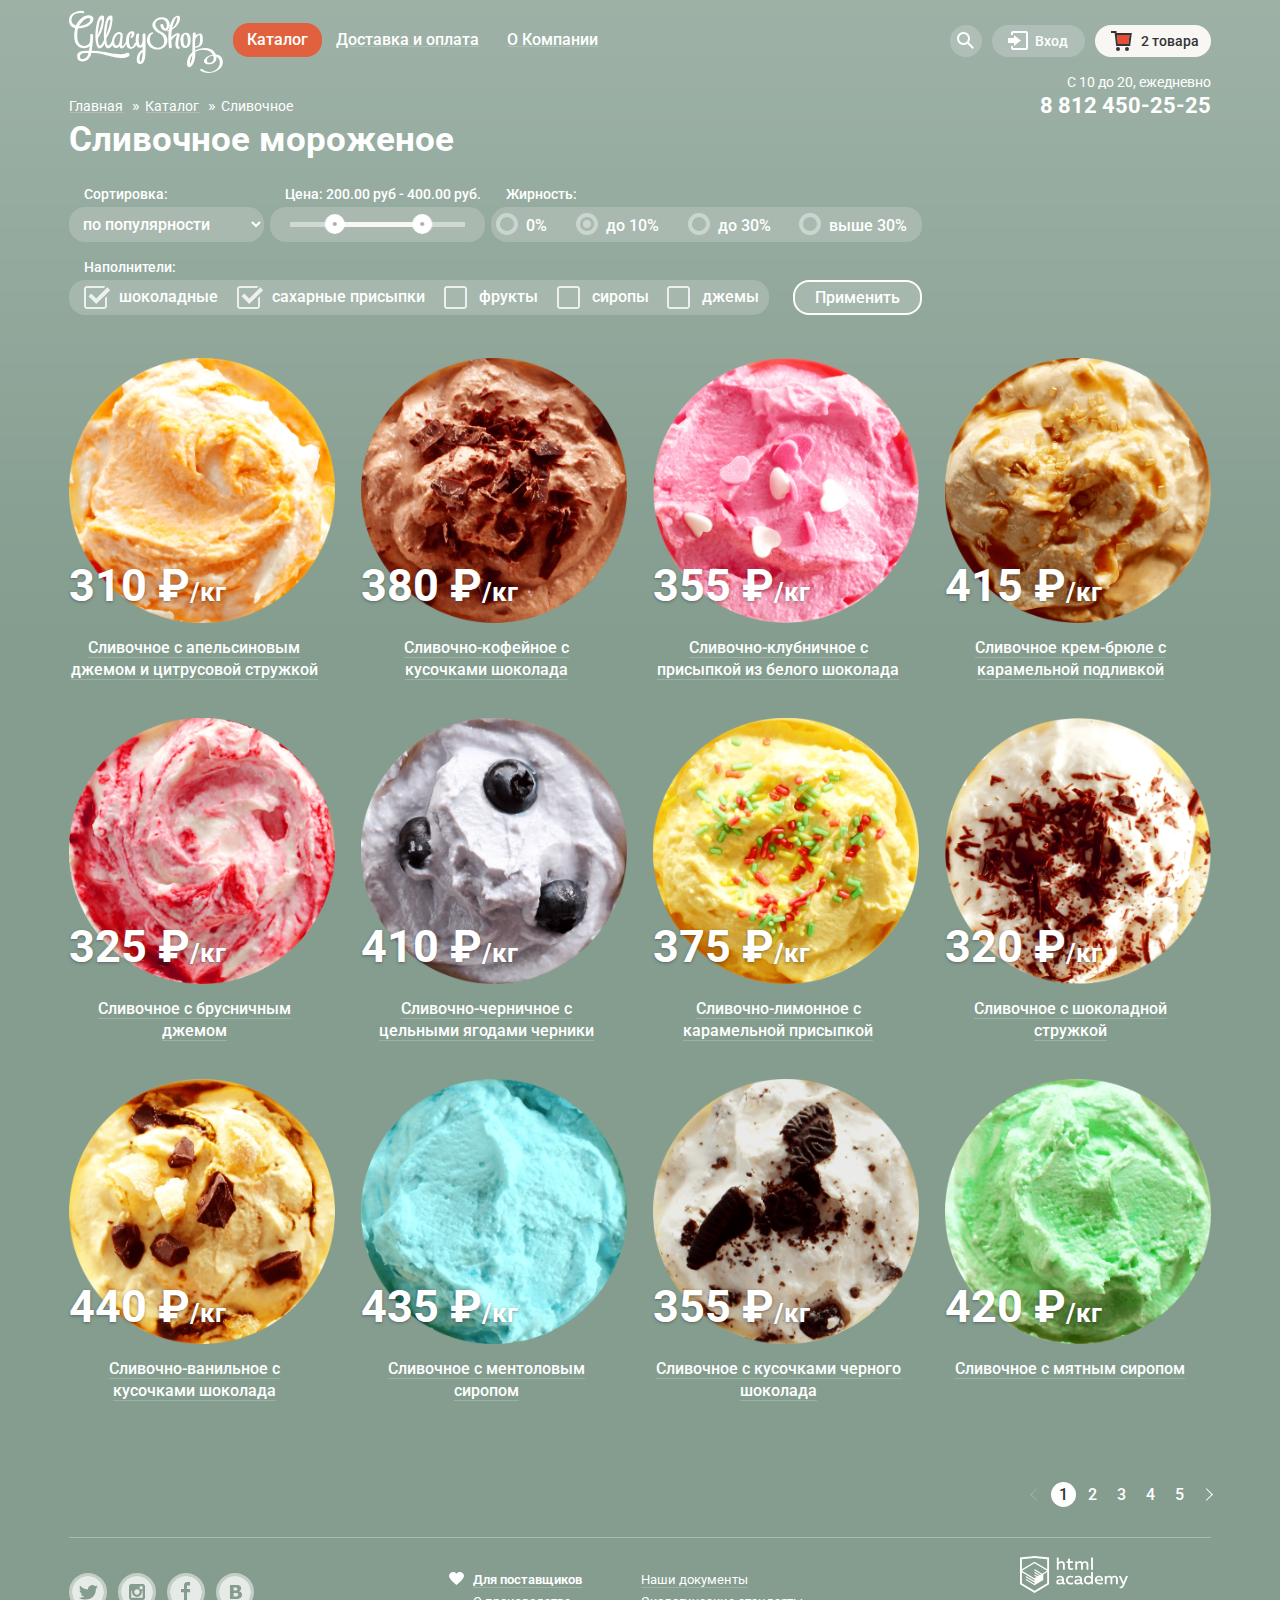
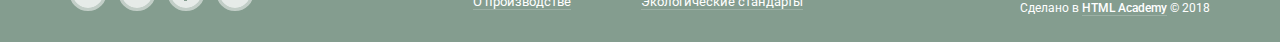
==== commit cf59c0e4: "v1.0" ====
--- a/catalog.html
+++ b/catalog.html
@@ -6,9 +6,10 @@
   <link href="https://fonts.googleapis.com/css?family=Roboto:400,500,700" rel="stylesheet">
   <link href="css/normalize.css" rel="stylesheet">
   <link rel="stylesheet" href="css/style.css">
+  <link rel="stylesheet" href="css/nouislider.css">
 </head>
-<body class="catalog-body">
- <div class="body-wrapper-1">
+<body>
+ <div class="body-wrapper-1 catalog-body">
   <div class="wrapper">
    
     <header class="main-header">
@@ -152,7 +153,7 @@
       
       <section class="filters">
         <h2 class="visually-hidden">Фильтр мороженного</h2>
-        <form class="catalog-filters" action="filters" method="post">
+        <form class="catalog-filters" action="https://echo.htmlacademy.ru" method="post">
           <div class="catalog-filters-wrapper">
             <div class="sort-filter filter-element">
               <label for="sort-list">Сортировка:</label>
@@ -164,32 +165,40 @@
               </select>
             </div>
             <div class="price-filter filter-element">
-              <label for="price">Цена: <span id="min-price">100</span> руб - <span id="max-price">500</span> руб.</label>
-              <input type="range" id="price" min="0" max="500" step="50">
+              <p>Цена: <span id="slider-min-value">100</span> руб - <span id="slider-max-value">500</span> руб.</p>
+              <div class="price-slider-wrapper">
+                <div class="price-slider" id="range-slider"></div>
+              </div>
+              <div class="visually-hidden">
+                <label for="min-price-value">Минимальая цена</label>
+                <input type="text" id="min-price-value" name="min-price-value" tabindex="-1">
+                <label for="max-price-value">Максимальная цена</label>
+                <input type="text" id="max-price-value" name="max-price-value" tabindex="-1">
+              </div>
             </div>
             <div class="fat-filter filter-element">
-              <label for="fat">Жирность:</label>
+              <p>Жирность:</p>
               <div class="fat-precent-choise">
                 <div>
-                  <input class="visually-hidden" type="radio" id="0" name="fat" value="0">
-                  <label for="0" tabindex="0">0%</label>
+                  <input class="visually-hidden" type="radio" id="0_fat" name="fat" value="0" tabindex="-1">
+                  <label for="0_fat" tabindex="0">0%</label>
                 </div>
                 <div>
-                  <input class="visually-hidden" type="radio" id="10" name="fat" value="10" checked>
-                  <label for="10" tabindex="0">до 10%</label>
+                  <input class="visually-hidden" type="radio" id="10_fat" name="fat" value="10" checked tabindex="-1">
+                  <label for="10_fat" tabindex="0">до 10%</label>
                 </div>
                 <div>
-                  <input class="visually-hidden" type="radio" id="30" name="fat" value="30">
-                  <label for="30" tabindex="0">до 30%</label>
+                  <input class="visually-hidden" type="radio" id="30_fat" name="fat" value="30" tabindex="-1">
+                  <label for="30_fat" tabindex="0">до 30%</label>
                 </div>
                 <div>
-                  <input class="visually-hidden" type="radio" id="more" name="fat" value="more">
-                  <label for="more" tabindex="0">выше 30%</label>
+                  <input class="visually-hidden" type="radio" id="more_fat" name="fat" value="more" tabindex="-1">
+                  <label for="more_fat" tabindex="0">выше 30%</label>
                 </div>
               </div>
             </div>
             <div class="extenders-filter filter-element">
-             <label for="mixes">Наполнители:</label>
+             <p>Наполнители:</p>
                <div class="extenders-choise">
                  <div>
                    <input type="checkbox" class="visually-hidden" id="choco" name="mixes" value="choco" checked>
@@ -214,7 +223,7 @@
               </div>
             </div>
             <div class="filter-acept-button filter-element">
-              <button type="submit" class="filters-button">Применить</button>
+              <button type="submit" class="filters-button" formtarget="_blank">Применить</button>
             </div>
           </div>
         </form>
@@ -456,5 +465,7 @@
     </footer>
   </div>
   </div>
+  <script src="js/nouislider.js"></script>
+  <script src="js/nouislidercustom.js"></script>
 </body>
 </html>--- a/css/style.css
+++ b/css/style.css
@@ -744,6 +744,12 @@
 }
 
 /*слайдер*/
+.slide-image-preload {
+  position: fixed;
+  opacity: 0;
+  left: -9999px;
+}
+
 .slider-wrapper-1 {
   background: url(../img/min/slide_1-min.png) no-repeat top center;
 }
@@ -757,13 +763,21 @@
 }
 
 .slider {
-  clear: both;
+/*  clear: both;*/
   position: relative;
   min-height: 483px;
 }
 
 .slide {
-  position: absolute;
+  display: -webkit-box;
+  display: -ms-flexbox;
+  display: flex;
+  -webkit-box-orient: vertical;
+  -webkit-box-direction: normal;
+  -ms-flex-direction: column;
+  flex-direction: column;
+  position: absolute;
+  min-height: 500px;
   opacity: 0;
 } 
 
@@ -772,8 +786,11 @@
   font-weight: 700;
   font-size: 60px;
   line-height: 60.35px;
-  margin: 275px 230px 0;
+  margin: 0 auto;
+  margin-bottom: 0;
+  margin-top: auto;
   text-align: center;
+  max-width: 700px;
 }
 
 .slide-button {
@@ -796,6 +813,7 @@
 
 .slide-show {
   opacity: 1;
+  position: static;
 }
 
 .slider-controls {
@@ -849,6 +867,13 @@
   -webkit-box-sizing: border-box;
   box-sizing: border-box;
   position: relative;
+  display: -webkit-box;
+  display: -ms-flexbox;
+  display: flex;
+  -webkit-box-orient: vertical;
+  -webkit-box-direction: normal;
+  -ms-flex-direction: column;
+  flex-direction: column
 }
 
 .main-banner h2 {
@@ -860,12 +885,12 @@
   font-size: 18px;
   font-weight: bold;
   line-height: 22px;
-  margin: 24px 0 0;
+  margin: 24px 0 10px;
 }
 
 .main-banner .main-banner-button {
-  margin: 0;
-  position: absolute;
+  margin-top: auto;
+  margin-right: 0;
   bottom: 24px;
   right: 22px;
   text-align: center;
@@ -873,7 +898,8 @@
   text-decoration: none;
   width: auto;
   padding: 0 20px;
-  text-shadow: none
+  text-shadow: none;
+  
 }
 
 .banner .raspberry {
@@ -886,7 +912,7 @@
 /*конец банера*/
 
 
-/*хиты*/
+/*каталог*/
 .catalog-hits {
   z-index: 10;
   margin-bottom: 42px;
@@ -910,6 +936,14 @@
   align-items: stretch;
 }
 
+.catalog-list li {
+width: 23.26%;  
+}
+
+.catalog-list img {
+  width: 100%;
+}
+
 .hits-link {
   position: relative;
   margin-bottom: 37px;
@@ -927,7 +961,7 @@
   content: "";
   display: block;
   position: absolute;
-  width: 295px;
+  width: 112%;
   height: 128%;
   background-color: rgb(248, 247, 244);
   border-radius: 5px;
@@ -953,11 +987,13 @@
 .hits-button {
   margin: 0;
   padding: 0 10px;
-  width: auto;
+/*  width: auto;*/
   margin-top: 17px;
   z-index: 20;
   position: absolute;
-  left: 35px;
+  left: 50%;
+  -webkit-transform: translateX(-50%);
+  transform: translateX(-50%);
 }
 
 .catalog-list a {
@@ -968,7 +1004,7 @@
   -webkit-box-direction: reverse;
   -ms-flex-flow: column-reverse;
   flex-flow: column-reverse;
-  width: 267px;
+/*  width: 267px;*/
 }
 
 .catalog-list a::before {
@@ -994,7 +1030,7 @@
   font-weight: 500;
   text-align: center;
   z-index: 20;
-  width: 250px;
+  max-width: 250px;
 }
 
 .underline {
@@ -1023,7 +1059,7 @@
 figcaption .catalog--rank {
   font-size: 26px;
 }
-/*конец хиты*/
+/*конец каталог*/
 
 
 /*seo*/
@@ -1058,7 +1094,7 @@
 }
 
 .main-seo li {
-  max-width: 540px;
+  width: 48.84%;
   padding-left: 57px;
   -webkit-box-sizing: border-box;
   box-sizing: border-box;
@@ -1120,6 +1156,7 @@
 .main-news {
   background-image: url(../img/strawberry.jpg);
   background-repeat: no-repeat;
+  background-size: cover;
   color: #323232;
   border-radius: 15px;
 }
@@ -1147,6 +1184,7 @@
 .mailling-wrapper {
   background-image: url(../img/mailing-wrapper.svg);
   background-repeat: repeat-y;
+  background-size: cover;
   border-radius: 15px;
 }
 
@@ -1157,15 +1195,31 @@
   color: #5a5a5a;
 }
 
+.main-mailing form {
+  display: -webkit-box;
+  display: -ms-flexbox;
+  display: flex;
+  -webkit-box-orient: horizontal;
+  -webkit-box-direction: normal;
+  -ms-flex-direction: row;
+  flex-direction: row;
+  -webkit-box-pack: justify;
+  -ms-flex-pack: justify;
+  justify-content: space-between;
+  -ms-flex-wrap: nowrap;
+  flex-wrap: nowrap;
+}
+
 .main-mailing p {
   margin: 0;
   padding: 30px 20px 35px;
 }
 
 .main-mailing input {
-  width: 368px;
+  width: 100%;
   min-height: 43px;
   margin-left: 20px;
+  margin-right: 10px;
   margin-bottom: 35px;
   margin-top: 1px;
   -webkit-box-sizing: border-box;
@@ -1178,10 +1232,8 @@
 .main-mailing button {
   margin: 0;
   margin-right: 20px;
-  width: 130px;
   height: 43px;
-  display: inline-block;
-  float: right;
+  padding: 0 20px;
 }
 /*конец подписки*/
 /*конец новостей*/
@@ -1347,6 +1399,8 @@
   display: -webkit-box;
   display: -ms-flexbox;
   display: flex;
+  -ms-flex-wrap: wrap;
+  flex-wrap: wrap;
 }
 
 .main-footer-social a {
@@ -1520,19 +1574,14 @@
   flex-wrap: wrap;
 }
 
-.fat-filter label:first-child,
-.extenders-filter label:first-child {
-  width: 100%;
-}
-
 .sort-filter {
-  width: 195px;
+  min-width: 195px;
 }
 
 .sort-filter > label,
-.price-filter > label,
-.fat-filter > label,
-.extenders-filter > label {
+.price-filter > p,
+.fat-filter > p,
+.extenders-filter > p {
   margin: 0;
   padding: 0;
   font-size: 14px;
@@ -1553,24 +1602,36 @@
   min-height: 35px;
   border-radius: 1em;
   padding: 0 10px;
+  cursor: pointer;
 }
 
 .sort-filter select:hover,
 .sort-filter select:focus {
   color: #323232;
-  background-color: #fff;
+/*  background-color: #fff;*/
 }
 
 .price-filter {
-  width: 215px;
+  min-width: 215px;
 }
 
 .price-filter input {
   min-height: 35px;
 }
 
+.price-slider-wrapper {
+  padding: 0 20px;
+  min-height: 35px;
+  background-color: rgba(248, 247, 244, 0.2);
+  border-radius: 1em;
+}
+
+.price-slider {
+  margin-top: 15px;
+}
+
 .fat-filter {
-  width: 415px;
+  min-width: 415px;
 }
 
 .fat-precent-choise {
@@ -1595,16 +1656,17 @@
 }
 
 .fat-precent-choise label {
-  margin-left: 37px;
-  margin-right: 10px;
+  margin-left: 25px;
+  margin-right: 5px;
   position: relative;
   font-size: 16px;
   line-height: 18px;
   font-weight: 500;
+  cursor: pointer;
 }
 
 .fat-percent-choice input:focus ~ label {
-  outline: 1px solid #6dc0e5;
+  outline: 1px solid #4176cb;
 }
 
 .fat-precent-choise label::after {
@@ -1676,6 +1738,7 @@
   font-size: 16px;
   line-height: 18px;
   font-weight: 500;
+  cursor: pointer;
 }
 
 .extenders-choise label::after,
@@ -1709,7 +1772,7 @@
 }
 
 .extenders-choise input:focus ~ label {
-  outline: 1px solid #6dc0e5;
+  outline: 1px solid #477bef;
 }
 
 .filter-acept-button {
@@ -1722,11 +1785,11 @@
   padding: 0;
   -webkit-box-sizing: border-box;
   box-sizing: border-box;
-  width: 145px;
+  width: auto;
   background-color: rgba(248, 247, 244, 0.2);
   min-height: 35px;
   border-radius: 1em;
-  padding: 6px 10px;
+  padding: 6px 20px;
   color: #fff;
   font-size: 16px;
   line-height: 18px;
--- a/css/nouislider.css
+++ b/css/nouislider.css
@@ -0,0 +1,290 @@
+/*! nouislider - 12.1.0 - 10/25/2018 */
+/* Functional styling;
+ * These styles are required for noUiSlider to function.
+ * You don't need to change these rules to apply your design.
+ */
+.noUi-target,
+.noUi-target * {
+  -webkit-touch-callout: none;
+  -webkit-tap-highlight-color: rgba(0, 0, 0, 0);
+  -webkit-user-select: none;
+  -ms-touch-action: none;
+  touch-action: none;
+  -ms-user-select: none;
+  -moz-user-select: none;
+  user-select: none;
+  -webkit-box-sizing: border-box;
+  box-sizing: border-box;
+}
+.noUi-target {
+  position: relative;
+  direction: ltr;
+}
+.noUi-base,
+.noUi-connects {
+  width: 100%;
+  height: 100%;
+  position: relative;
+  z-index: 1;
+}
+/* Wrapper for all connect elements.
+ */
+.noUi-connects {
+  overflow: hidden;
+  z-index: 0;
+}
+.noUi-connect,
+.noUi-origin {
+  will-change: transform;
+  position: absolute;
+  z-index: 1;
+  top: 0;
+  left: 0;
+  height: 100%;
+  width: 100%;
+  -webkit-transform-origin: 0 0;
+  transform-origin: 0 0;
+}
+/* Offset direction
+ */
+html:not([dir="rtl"]) .noUi-horizontal .noUi-origin {
+  left: auto;
+  right: 0;
+}
+/* Give origins 0 height/width so they don't interfere with clicking the
+ * connect elements.
+ */
+.noUi-vertical .noUi-origin {
+  width: 0;
+}
+.noUi-horizontal .noUi-origin {
+  height: 0;
+}
+.noUi-handle {
+  position: absolute;
+}
+.noUi-state-tap .noUi-connect,
+.noUi-state-tap .noUi-origin {
+  -webkit-transition: transform 0.3s;
+  -webkit-transition: -webkit-transform 0.3s;
+  transition: -webkit-transform 0.3s;
+  transition: transform 0.3s;
+  transition: transform 0.3s, -webkit-transform 0.3s;
+}
+.noUi-state-drag * {
+  cursor: inherit !important;
+}
+/* Slider size and handle placement;
+ */
+.noUi-horizontal {
+  height: 5px;
+}
+.noUi-horizontal .noUi-handle {
+  width: 20px;
+  height: 20px;
+  left: -11px;
+  top: -8px;
+}
+.noUi-handle:hover,
+.noUi-handle:focus {
+  width: 22px;
+  height: 22px;
+  left: -11px;
+  top: -9px;
+}
+html:not([dir="rtl"]) .noUi-horizontal .noUi-handle {
+  right: -11px;
+  left: auto;
+}
+html:not([dir="rtl"]) .noUi-horizontal .noUi-handle:hover,
+html:not([dir="rtl"]) .noUi-horizontal .noUi-handle:focus {
+  right: -12px;
+}
+/* Styling;
+ * Giving the connect element a border radius causes issues with using transform: scale
+ */
+.noUi-target {
+  background: rgba(248, 247, 244, 0.5);
+}
+.noUi-connects {
+  border-radius: 3px;
+}
+.noUi-connect {
+  background: #f8f7f4;
+}
+/* Handles and cursors;
+ */
+.noUi-draggable {
+  cursor: ew-resize;
+}
+.noUi-vertical .noUi-draggable {
+  cursor: ns-resize;
+}
+.noUi-handle {
+  border-radius: 50%;
+  background: #fff;
+  cursor: pointer;
+}
+.noUi-active {
+  -webkit-box-shadow: inset 0 0 1px #FFF, inset 0 1px 7px #DDD, 0 3px 6px -3px #BBB;
+  box-shadow: inset 0 0 1px #FFF, inset 0 1px 7px #DDD, 0 3px 6px -3px #BBB;
+}
+/* Handle stripes;
+ */
+.noUi-handle:after {
+  content: "";
+  display: block;
+  position: absolute;
+  height: 4px;
+  width: 4px;
+  border-radius: 50%;
+  background: #ababab;
+  left: 8px;
+  top: 8px;
+}
+.noUi-handle:hover:after,
+.noUi-handle:focus:after {
+  left: 9px;
+  top: 9px;
+}
+.noUi-handle:after {
+/*  left: 17px;*/
+}
+.noUi-vertical .noUi-handle:before,
+.noUi-vertical .noUi-handle:after {
+  width: 14px;
+  height: 1px;
+  left: 6px;
+  top: 14px;
+}
+.noUi-vertical .noUi-handle:after {
+  top: 17px;
+}
+/* Disabled state;
+ */
+[disabled] .noUi-connect {
+  background: #B8B8B8;
+}
+[disabled].noUi-target,
+[disabled].noUi-handle,
+[disabled] .noUi-handle {
+  cursor: not-allowed;
+}
+/* Base;
+ *
+ */
+.noUi-pips,
+.noUi-pips * {
+  -webkit-box-sizing: border-box;
+  box-sizing: border-box;
+}
+.noUi-pips {
+  position: absolute;
+  color: #999;
+}
+/* Values;
+ *
+ */
+.noUi-value {
+  position: absolute;
+  white-space: nowrap;
+  text-align: center;
+}
+.noUi-value-sub {
+  color: #ccc;
+  font-size: 10px;
+}
+/* Markings;
+ *
+ */
+.noUi-marker {
+  position: absolute;
+  background: #CCC;
+}
+.noUi-marker-sub {
+  background: #AAA;
+}
+.noUi-marker-large {
+  background: #AAA;
+}
+/* Horizontal layout;
+ *
+ */
+.noUi-pips-horizontal {
+  padding: 10px 0;
+  height: 80px;
+  top: 100%;
+  left: 0;
+  width: 100%;
+}
+.noUi-value-horizontal {
+  -webkit-transform: translate(-50%, 50%);
+  transform: translate(-50%, 50%);
+}
+.noUi-rtl .noUi-value-horizontal {
+  -webkit-transform: translate(50%, 50%);
+  transform: translate(50%, 50%);
+}
+.noUi-marker-horizontal.noUi-marker {
+  margin-left: -1px;
+  width: 2px;
+  height: 5px;
+}
+.noUi-marker-horizontal.noUi-marker-sub {
+  height: 10px;
+}
+.noUi-marker-horizontal.noUi-marker-large {
+  height: 15px;
+}
+/* Vertical layout;
+ *
+ */
+.noUi-pips-vertical {
+  padding: 0 10px;
+  height: 100%;
+  top: 0;
+  left: 100%;
+}
+.noUi-value-vertical {
+  -webkit-transform: translate(0, -50%);
+  transform: translate(0, -50%, 0);
+  padding-left: 25px;
+}
+.noUi-rtl .noUi-value-vertical {
+  -webkit-transform: translate(0, 50%);
+  transform: translate(0, 50%);
+}
+.noUi-marker-vertical.noUi-marker {
+  width: 5px;
+  height: 2px;
+  margin-top: -1px;
+}
+.noUi-marker-vertical.noUi-marker-sub {
+  width: 10px;
+}
+.noUi-marker-vertical.noUi-marker-large {
+  width: 15px;
+}
+.noUi-tooltip {
+  display: block;
+  position: absolute;
+  border: 1px solid #D9D9D9;
+  border-radius: 3px;
+  background: #fff;
+  color: #000;
+  padding: 5px;
+  text-align: center;
+  white-space: nowrap;
+}
+.noUi-horizontal .noUi-tooltip {
+  -webkit-transform: translate(-50%, 0);
+  transform: translate(-50%, 0);
+  left: 50%;
+  bottom: 120%;
+}
+.noUi-vertical .noUi-tooltip {
+  -webkit-transform: translate(0, -50%);
+  transform: translate(0, -50%);
+  top: 50%;
+  right: 120%;
+}
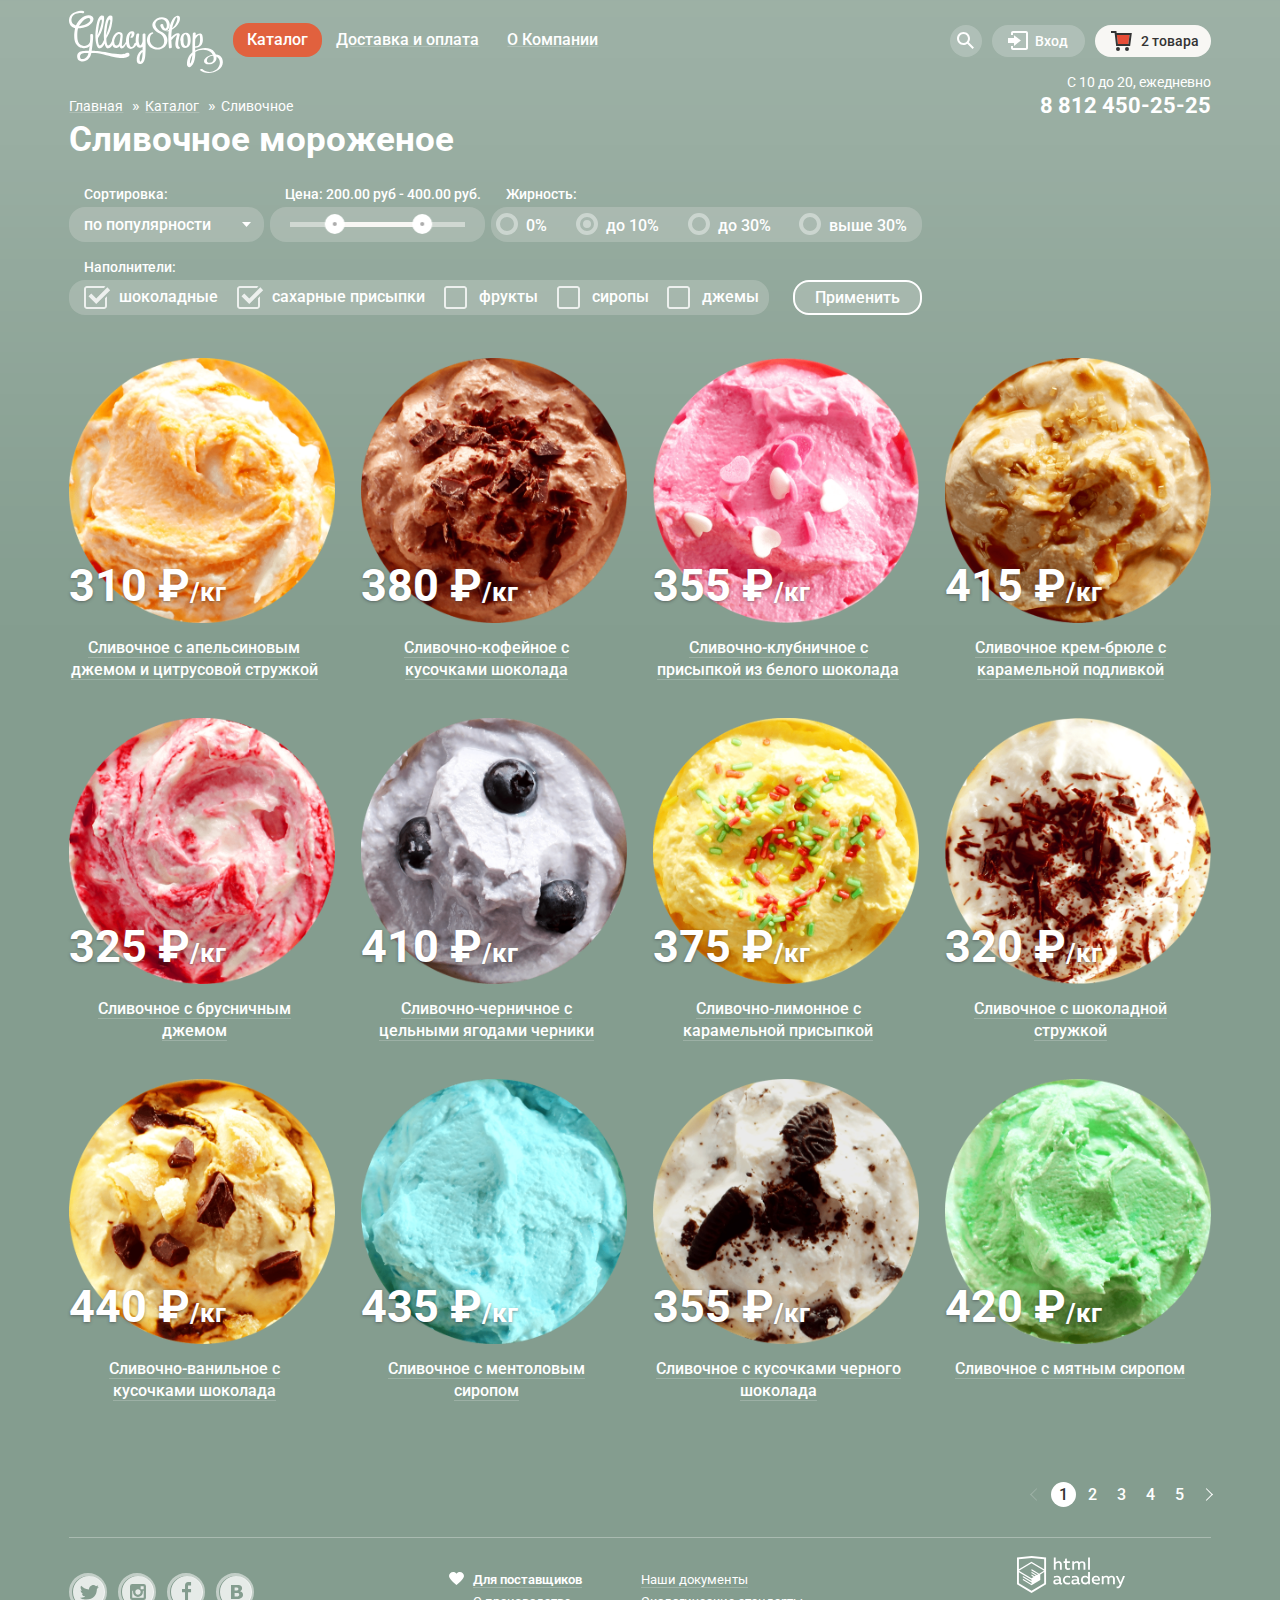
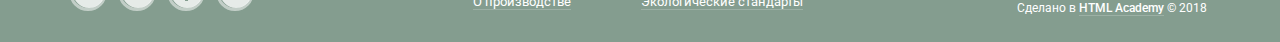
==== commit 307ba56e: "доделал для IE" ====
--- a/catalog.html
+++ b/catalog.html
@@ -6,7 +6,8 @@
   <link href="https://fonts.googleapis.com/css?family=Roboto:400,500,700" rel="stylesheet">
   <link href="css/normalize.css" rel="stylesheet">
   <link rel="stylesheet" href="css/style.css">
-  <link rel="stylesheet" href="css/nouislider.css">
+  
+  <link rel="stylesheet" href="css/IEstyle.css">
 </head>
 <body>
  <div class="body-wrapper-1 catalog-body">
@@ -156,7 +157,7 @@
         <form class="catalog-filters" action="https://echo.htmlacademy.ru" method="post">
           <div class="catalog-filters-wrapper">
             <div class="sort-filter filter-element">
-              <label for="sort-list">Сортировка:</label>
+              <p>Сортировка:</p>
               <select name="sort" id="sort-list" size="1">
                 <option value="popular">по популярности</option>
                 <option value="cheap">сначала недорогие</option>
--- a/css/style.css
+++ b/css/style.css
@@ -1,3 +1,5 @@
+@import url('https://fonts.googleapis.com/css?family=Roboto:400,500,700&subset=cyrillic');
+
 @-webkit-keyframes bounce {
   0% {
     -webkit-transform: translateY(-2000px) scale(1.4);
@@ -97,7 +99,7 @@
 body {
   margin: 0;
   padding: 0;
-  font-family: "Roboto", sans-serif;
+  font-family: 'Roboto', sans-serif;
   font-size: 16px;
   line-height: 22px;
   font-weight: 400;
@@ -777,12 +779,12 @@
   -ms-flex-direction: column;
   flex-direction: column;
   position: absolute;
-  min-height: 500px;
+  min-height: 490px;
   opacity: 0;
 } 
 
 .slide p {
-  display: inline-block;
+/*  display: inline-block;*/
   font-weight: 700;
   font-size: 60px;
   line-height: 60.35px;
@@ -794,7 +796,7 @@
 }
 
 .slide-button {
-  display:block;
+/*  display: block;*/
   margin: 31px auto 0;
   border: none;
   border-radius: 32px;
@@ -852,7 +854,7 @@
   display: -webkit-box;
   display: -ms-flexbox;
   display: flex;
-  margin-top: 46px;
+  margin-top: 40px;
   -webkit-box-pack: justify;
   -ms-flex-pack: justify;
   justify-content: space-between;
@@ -888,7 +890,7 @@
   margin: 24px 0 10px;
 }
 
-.main-banner .main-banner-button {
+.main-banner-button {
   margin-top: auto;
   margin-right: 0;
   bottom: 24px;
@@ -1004,7 +1006,6 @@
   -webkit-box-direction: reverse;
   -ms-flex-flow: column-reverse;
   flex-flow: column-reverse;
-/*  width: 267px;*/
 }
 
 .catalog-list a::before {
@@ -1037,7 +1038,7 @@
   border-bottom: 1px solid rgba(255,255,255,0.2);
 }
 
-.catalog-list li figure {
+.catalog-list figure {
   margin: 0;
   position: relative;
   z-index: 20;
@@ -1267,21 +1268,6 @@
   margin: 0 auto;
 }
 
-/*
-.img-map-wrapper::after {
-  content: "";
-  display: block;
-  background-image: url(../img/pin.png);
-  background-repeat: no-repeat;
-  width: 218px;
-  height: 142px;
-  z-index: 1;
-  position: absolute;
-  top: 140px;
-  left: 250px
-}
-*/
-
 .main-map .contact-us {
   position: absolute;
   top: 60px;
@@ -1410,7 +1396,8 @@
   width: 38px;
   height: 38px;
   border: 3px solid rgba(255, 255, 255, 0.5);
-  border-radius: 50%
+  border-radius: 50%;
+  padding-left: 0.5px;
 }
 
 .main-footer-social svg {
@@ -1433,7 +1420,7 @@
 }
 
 .main-footer-madein {
-  padding-left: 75px
+  padding-left: 72px
 }
 
 .footer-block-logo {
@@ -1578,7 +1565,7 @@
   min-width: 195px;
 }
 
-.sort-filter > label,
+.sort-filter > p,
 .price-filter > p,
 .fat-filter > p,
 .extenders-filter > p {
@@ -1601,14 +1588,31 @@
   color: #fff;
   min-height: 35px;
   border-radius: 1em;
-  padding: 0 10px;
+  padding: 0 10px 0 15px;
   cursor: pointer;
+  
+  /*for WebKit*/
+ -webkit-appearance: none;
+ /* for FF */
+  -moz-appearance: none;
+  /* for IE */
+  -ms-appearance: none;
+  appearance: none!important;
+  
+  background-image: url(../img/icons/select-arrow.svg);
+  background-repeat: no-repeat;
+  background-position: 93% 50%;
+  
+}
+
+.sort-filter select::-ms-expand {
+  display: none;
 }
 
 .sort-filter select:hover,
 .sort-filter select:focus {
   color: #323232;
-/*  background-color: #fff;*/
+  background-image: url(../img/icons/select-arrow-black.svg);
 }
 
 .price-filter {
@@ -2047,4 +2051,303 @@
 
 
 
-
+/*! nouislider - 12.1.0 - 10/25/2018 */
+/* Functional styling;
+ * These styles are required for noUiSlider to function.
+ * You don't need to change these rules to apply your design.
+ */
+.noUi-target,
+.noUi-target * {
+  -webkit-touch-callout: none;
+  -webkit-tap-highlight-color: rgba(0, 0, 0, 0);
+  -webkit-user-select: none;
+  -ms-touch-action: none;
+  touch-action: none;
+  -ms-user-select: none;
+  -moz-user-select: none;
+  user-select: none;
+  -webkit-box-sizing: border-box;
+  box-sizing: border-box;
+}
+.noUi-target {
+  position: relative;
+  direction: ltr;
+}
+.noUi-base,
+.noUi-connects {
+  width: 100%;
+  height: 100%;
+  position: relative;
+  z-index: 1;
+}
+/* Wrapper for all connect elements.
+ */
+.noUi-connects {
+  overflow: hidden;
+  z-index: 0;
+}
+.noUi-connect,
+.noUi-origin {
+  will-change: transform;
+  position: absolute;
+  z-index: 1;
+  top: 0;
+  left: 0;
+  height: 100%;
+  width: 100%;
+  -webkit-transform-origin: 0 0;
+  transform-origin: 0 0;
+}
+/* Offset direction
+ */
+html:not([dir="rtl"]) .noUi-horizontal .noUi-origin {
+  left: auto;
+  right: 0;
+}
+/* Give origins 0 height/width so they don't interfere with clicking the
+ * connect elements.
+ */
+.noUi-vertical .noUi-origin {
+  width: 0;
+}
+.noUi-horizontal .noUi-origin {
+  height: 0;
+}
+.noUi-handle {
+  position: absolute;
+}
+.noUi-state-tap .noUi-connect,
+.noUi-state-tap .noUi-origin {
+  -webkit-transition: transform 0.3s;
+  -webkit-transition: -webkit-transform 0.3s;
+  transition: -webkit-transform 0.3s;
+  transition: transform 0.3s;
+  transition: transform 0.3s, -webkit-transform 0.3s;
+}
+.noUi-state-drag * {
+  cursor: inherit !important;
+}
+/* Slider size and handle placement;
+ */
+.noUi-horizontal {
+  height: 5px;
+}
+.noUi-horizontal .noUi-handle {
+  width: 20px;
+  height: 20px;
+  left: -11px;
+  top: -8px;
+}
+.noUi-handle:hover,
+.noUi-handle:focus {
+  width: 22px;
+  height: 22px;
+  left: -11px;
+  top: -9px;
+}
+html:not([dir="rtl"]) .noUi-horizontal .noUi-handle {
+  right: -11px;
+  left: auto;
+}
+html:not([dir="rtl"]) .noUi-horizontal .noUi-handle:hover,
+html:not([dir="rtl"]) .noUi-horizontal .noUi-handle:focus {
+  right: -12px;
+}
+/* Styling;
+ * Giving the connect element a border radius causes issues with using transform: scale
+ */
+.noUi-target {
+  background: rgba(248, 247, 244, 0.5);
+}
+.noUi-connects {
+  border-radius: 3px;
+}
+.noUi-connect {
+  background: #f8f7f4;
+}
+/* Handles and cursors;
+ */
+.noUi-draggable {
+  cursor: ew-resize;
+}
+.noUi-vertical .noUi-draggable {
+  cursor: ns-resize;
+}
+.noUi-handle {
+  border-radius: 50%;
+  background: #fff;
+  cursor: pointer;
+}
+.noUi-active {
+  -webkit-box-shadow: inset 0 0 1px #FFF, inset 0 1px 7px #DDD, 0 3px 6px -3px #BBB;
+  box-shadow: inset 0 0 1px #FFF, inset 0 1px 7px #DDD, 0 3px 6px -3px #BBB;
+}
+/* Handle stripes;
+ */
+.noUi-handle:after {
+  content: "";
+  display: block;
+  position: absolute;
+  height: 4px;
+  width: 4px;
+  border-radius: 50%;
+  background: #ababab;
+  left: 8px;
+  top: 8px;
+}
+.noUi-handle:hover:after,
+.noUi-handle:focus:after {
+  left: 9px;
+  top: 9px;
+}
+.noUi-handle:after {
+/*  left: 17px;*/
+}
+.noUi-vertical .noUi-handle:before,
+.noUi-vertical .noUi-handle:after {
+  width: 14px;
+  height: 1px;
+  left: 6px;
+  top: 14px;
+}
+.noUi-vertical .noUi-handle:after {
+  top: 17px;
+}
+/* Disabled state;
+ */
+[disabled] .noUi-connect {
+  background: #B8B8B8;
+}
+[disabled].noUi-target,
+[disabled].noUi-handle,
+[disabled] .noUi-handle {
+  cursor: not-allowed;
+}
+/* Base;
+ *
+ */
+.noUi-pips,
+.noUi-pips * {
+  -webkit-box-sizing: border-box;
+  box-sizing: border-box;
+}
+.noUi-pips {
+  position: absolute;
+  color: #999;
+}
+/* Values;
+ *
+ */
+.noUi-value {
+  position: absolute;
+  white-space: nowrap;
+  text-align: center;
+}
+.noUi-value-sub {
+  color: #ccc;
+  font-size: 10px;
+}
+/* Markings;
+ *
+ */
+.noUi-marker {
+  position: absolute;
+  background: #CCC;
+}
+.noUi-marker-sub {
+  background: #AAA;
+}
+.noUi-marker-large {
+  background: #AAA;
+}
+/* Horizontal layout;
+ *
+ */
+.noUi-pips-horizontal {
+  padding: 10px 0;
+  height: 80px;
+  top: 100%;
+  left: 0;
+  width: 100%;
+}
+.noUi-value-horizontal {
+  -webkit-transform: translate(-50%, 50%);
+  transform: translate(-50%, 50%);
+}
+.noUi-rtl .noUi-value-horizontal {
+  -webkit-transform: translate(50%, 50%);
+  transform: translate(50%, 50%);
+}
+.noUi-marker-horizontal.noUi-marker {
+  margin-left: -1px;
+  width: 2px;
+  height: 5px;
+}
+.noUi-marker-horizontal.noUi-marker-sub {
+  height: 10px;
+}
+.noUi-marker-horizontal.noUi-marker-large {
+  height: 15px;
+}
+/* Vertical layout;
+ *
+ */
+.noUi-pips-vertical {
+  padding: 0 10px;
+  height: 100%;
+  top: 0;
+  left: 100%;
+}
+.noUi-value-vertical {
+  -webkit-transform: translate(0, -50%);
+  transform: translate(0, -50%, 0);
+  padding-left: 25px;
+}
+.noUi-rtl .noUi-value-vertical {
+  -webkit-transform: translate(0, 50%);
+  transform: translate(0, 50%);
+}
+.noUi-marker-vertical.noUi-marker {
+  width: 5px;
+  height: 2px;
+  margin-top: -1px;
+}
+.noUi-marker-vertical.noUi-marker-sub {
+  width: 10px;
+}
+.noUi-marker-vertical.noUi-marker-large {
+  width: 15px;
+}
+.noUi-tooltip {
+  display: block;
+  position: absolute;
+  border: 1px solid #D9D9D9;
+  border-radius: 3px;
+  background: #fff;
+  color: #000;
+  padding: 5px;
+  text-align: center;
+  white-space: nowrap;
+}
+.noUi-horizontal .noUi-tooltip {
+  -webkit-transform: translate(-50%, 0);
+  transform: translate(-50%, 0);
+  left: 50%;
+  bottom: 120%;
+}
+.noUi-vertical .noUi-tooltip {
+  -webkit-transform: translate(0, -50%);
+  transform: translate(0, -50%);
+  top: 50%;
+  right: 120%;
+}
+
+
+
+
+
+
+
+
+
+
--- a/css/IEstyle.css
+++ b/css/IEstyle.css
@@ -0,0 +1,80 @@
+@media screen and (-ms-high-contrast: active), (-ms-high-contrast: none) {
+  .main-navigation-list > li:hover > a,
+  .main-navigation-list a:focus {
+    background-color: #f7f6f3;
+    border-radius: 16px;
+    color: #333;
+    text-decoration: none;
+  }
+  
+  .main-navigation-list li:hover .display-hidden,
+  .main-navigation-list li:focus .display-hidden {
+    visibility: visible;
+    opacity: 1;
+    z-index: 1;
+  }
+  
+  .main-navigation-sub-menu a {
+    text-decoration: none;
+  }
+  
+  .main-navigation-search:hover .display-hidden,
+  .main-navigation-search:focus .display-hidden,
+  .main-navigation-login:hover .display-hidden,
+  .main-navigation-login:focus .display-hidden,
+  .cart-active:hover .display-hidden,
+  .cart-active:focus .display-hidden {
+    opacity: 1;
+    visibility: visible;
+    z-index: 10;
+  }
+  
+  .visually-hidden {
+    position: absolute;
+  }
+  
+  .slide {
+    -webkit-box-align: end;
+    -ms-flex-align: end;
+    align-items: center;
+    z-index: 0;
+  }
+  
+  .slide p {
+    margin: auto;
+    margin-top: 275px;
+    margin-bottom: 25px;
+    z-index: 0;
+  }
+  
+  .slide-button {
+    margin: auto;
+    z-index: 0;
+  }
+  
+  .main-banner-button {
+    -ms-flex-item-align: end;
+    align-self: flex-end
+  }
+  
+/*  без этого в IE блок вытягивается на 600 пикселей*/
+  .catalog-list figure {
+    height: 270px;
+  }
+  
+/*  долбанный IE ...*/
+  .main-footer-social a {
+    padding-left: 0.5px;
+  }
+}
+
+
+
+
+
+
+
+
+
+
+
